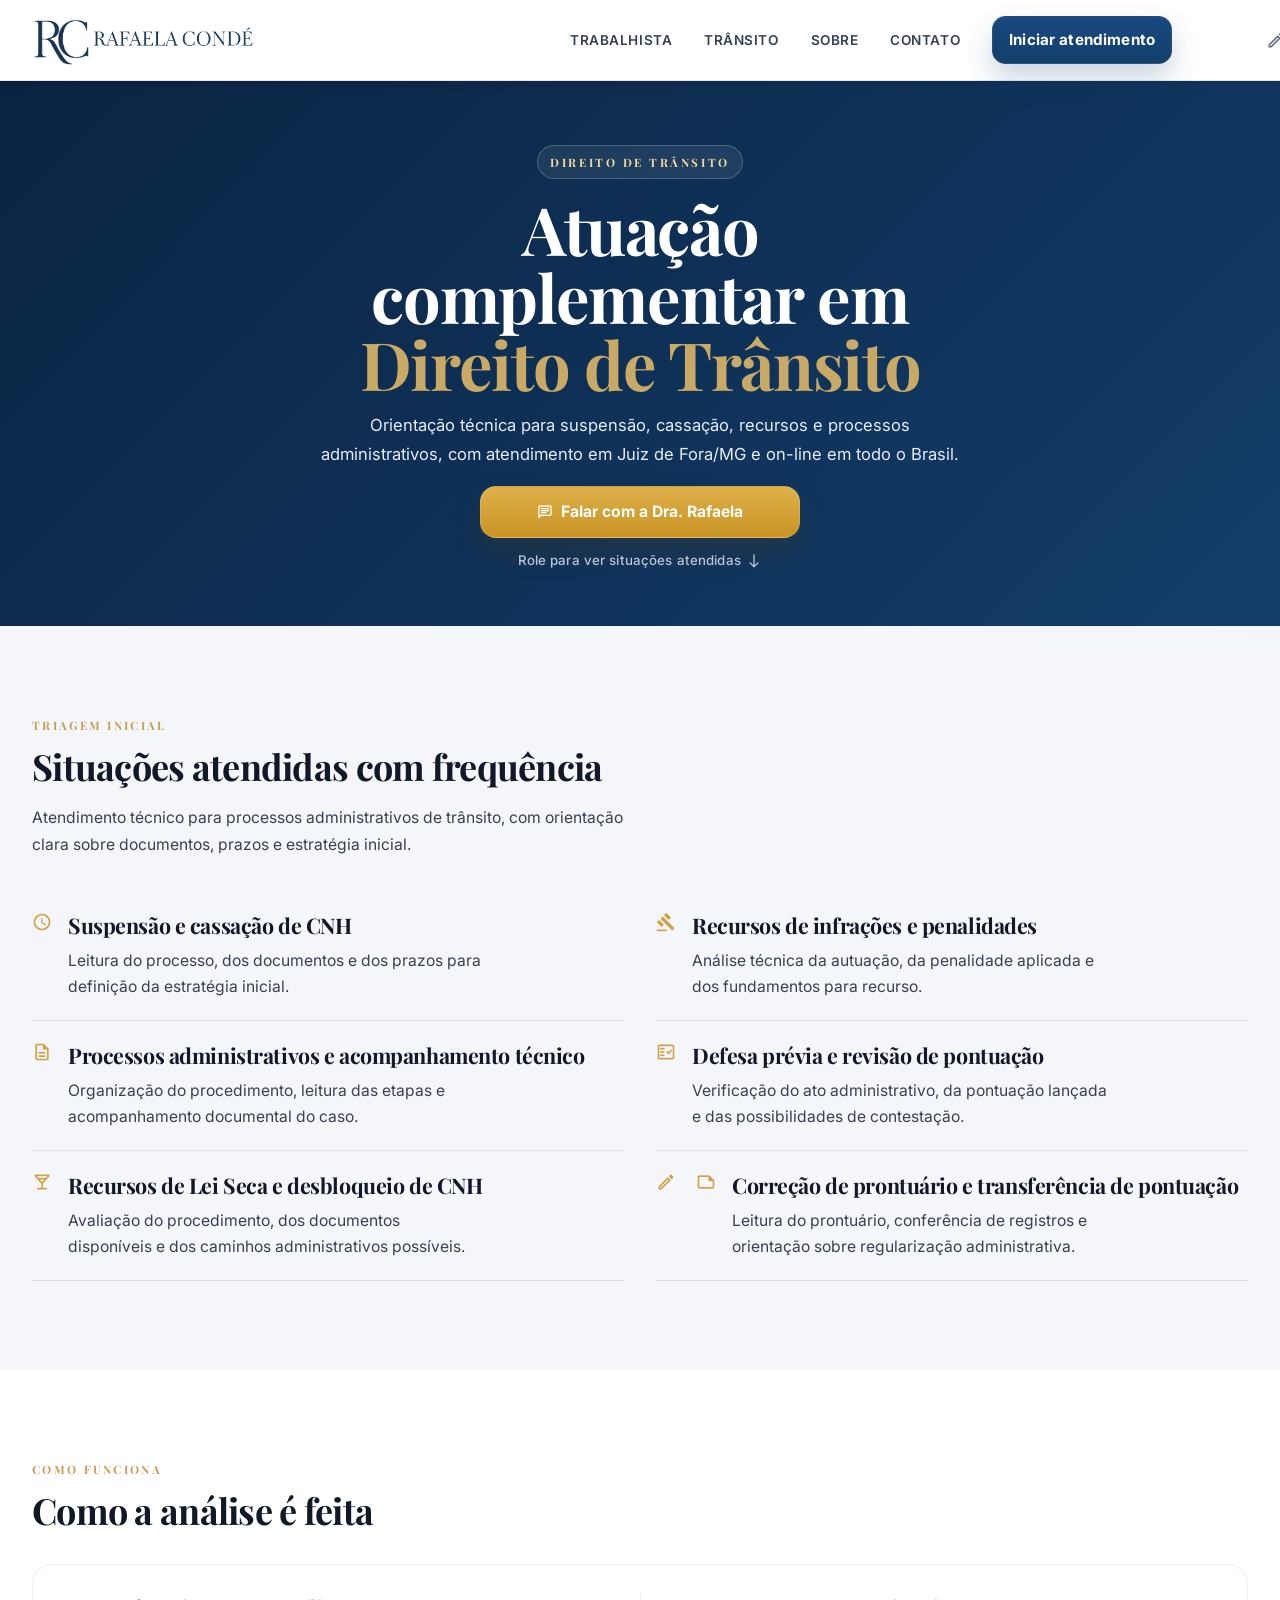
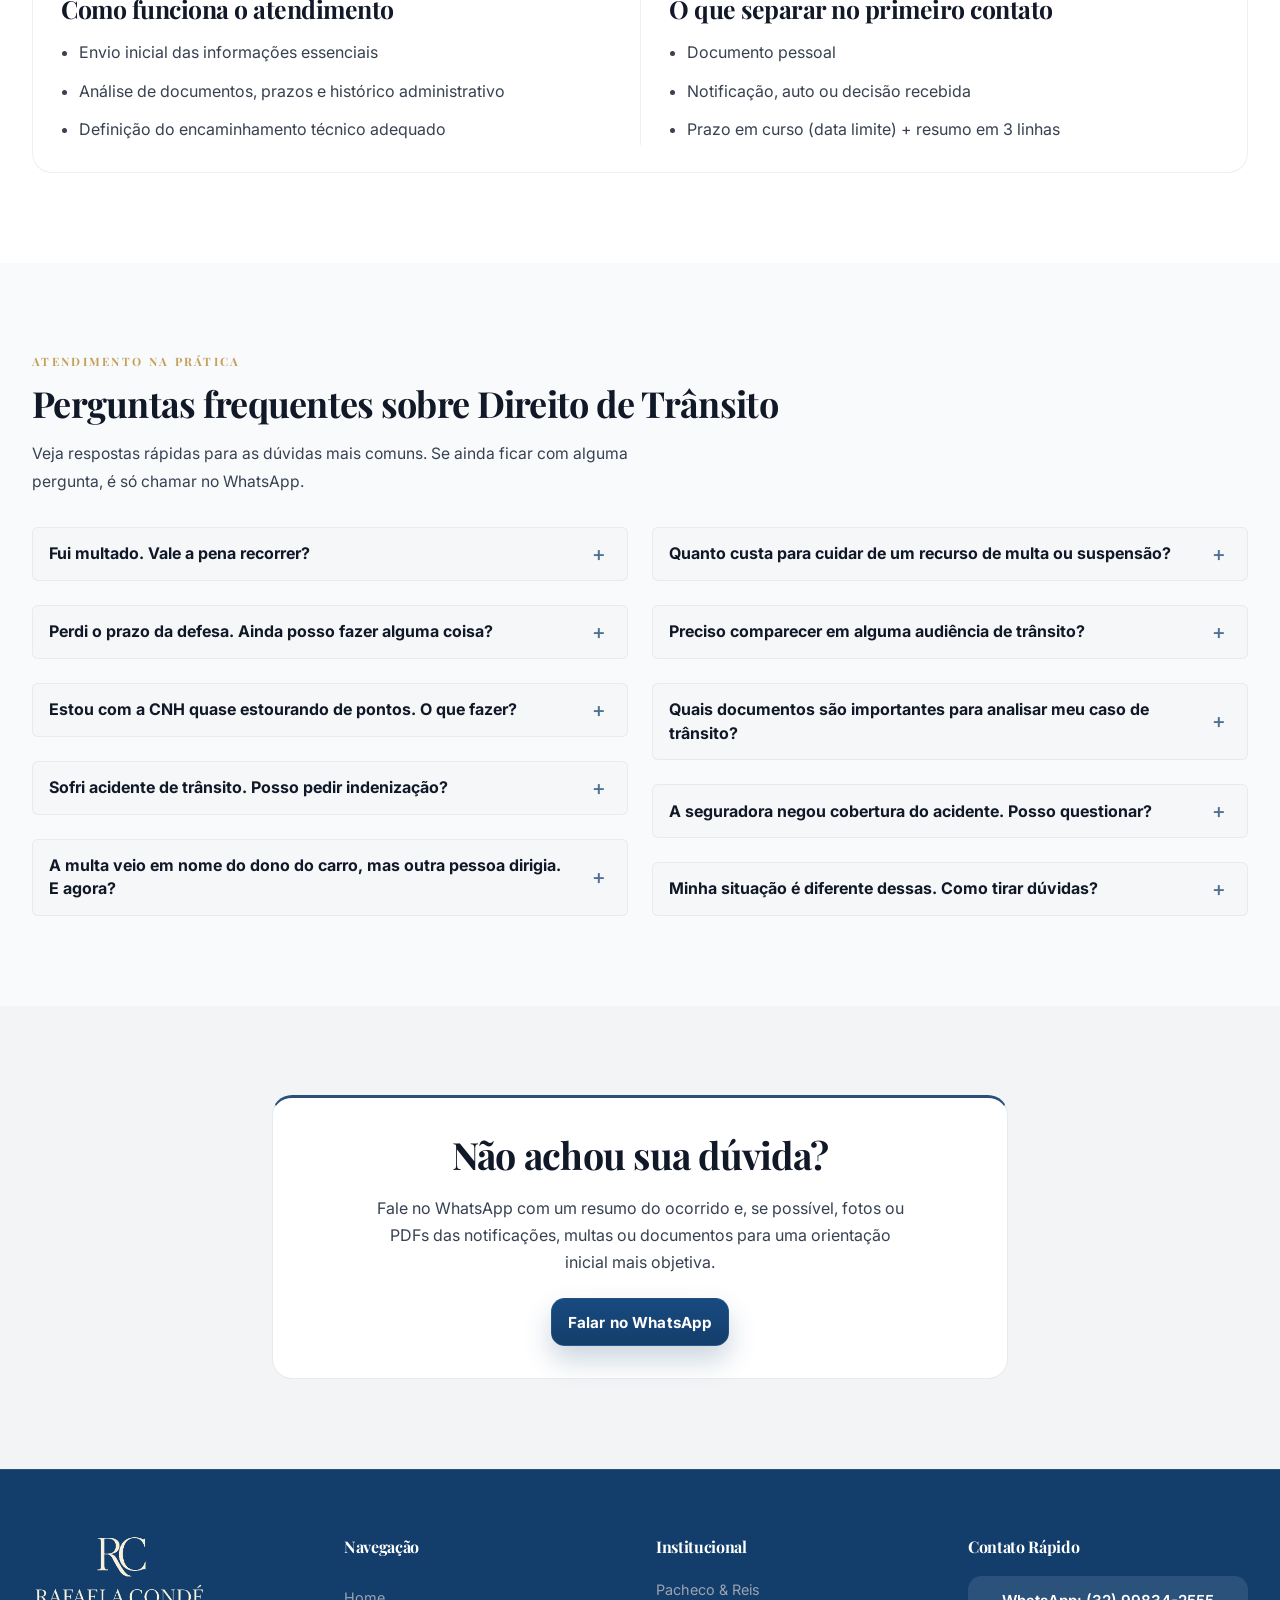
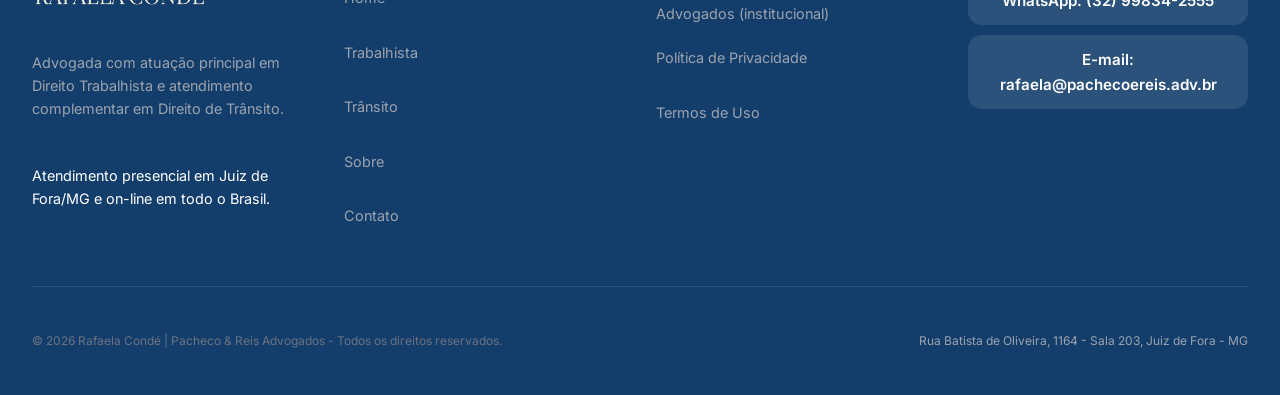
==== direito-de-transito/index.html @ f28aa116 "feat: add Google Analytics gtag to all site pages" ====
<!DOCTYPE html>
<html lang="pt-BR">
  <head>
    <meta charset="utf-8" />
    <meta content="width=device-width, initial-scale=1.0" name="viewport" />
    <meta
      name="description"
      content="Direito de Trânsito em Juiz de Fora/MG, com orientação sobre documentos, prazos e processos administrativos e atendimento on-line em todo o Brasil."
    />
    <meta name="theme-color" content="#133E6B" />
    <link rel="canonical" href="https://rafaelaconde.adv.br/direito-de-transito/" />
    <meta property="og:title" content="Direito de Trânsito em Juiz de Fora/MG | Dra. Rafaela Condé" />
    <meta
      property="og:description"
      content="Atendimento em Direito de Trânsito para suspensão, cassação, recursos e processos administrativos em Juiz de Fora/MG e on-line."
    />
    <meta property="og:type" content="website" />
    <meta property="og:url" content="https://rafaelaconde.adv.br/direito-de-transito/" />
    <title>Direito de Trânsito em Juiz de Fora/MG | Dra. Rafaela Condé</title>
    <link href="../assets/src/favicon.png" rel="icon" type="image/png" />
    <link href="https://fonts.googleapis.com" rel="preconnect" />
    <link crossorigin="" href="https://fonts.gstatic.com" rel="preconnect" />
    <link
      href="https://fonts.googleapis.com/css2?family=Inter:wght@400;500;600;700;800&family=Playfair+Display:wght@600;700;800&display=swap"
      rel="stylesheet"
    />
    <link
      href="https://fonts.googleapis.com/icon?family=Material+Icons+Outlined"
      rel="stylesheet"
    />
    <link href="../assets/css/styles.css?v=20260416-5" rel="stylesheet" />
    <script async src="https://www.googletagmanager.com/gtag/js?id=G-N1Q726MW35"></script>
    <script>
      window.dataLayer = window.dataLayer || [];
      function gtag() {
        dataLayer.push(arguments);
      }
      gtag("js", new Date());

      gtag("config", "G-N1Q726MW35");
    </script>
    <script type="application/ld+json">
      {
        "@context": "https://schema.org",
        "@type": "LegalService",
        "name": "Rafaela Conde Advogada",
        "url": "https://rafaelaconde.adv.br/direito-de-transito/",
        "telephone": "+55-32-99834-2555",
        "serviceType": "Direito de Trânsito"
      }
    </script>
    <script type="application/ld+json">
      {
        "@context": "https://schema.org",
        "@type": "FAQPage",
        "mainEntity": [
          {
            "@type": "Question",
            "name": "Fui multado. Vale a pena recorrer?",
            "acceptedAnswer": {
              "@type": "Answer",
              "text": "Depende do tipo de infração, prazo e documentos disponíveis. Em muitos casos há erros de notificação, falta de prova ou falhas no auto de infração. Uma análise rápida da multa ajuda a saber se há chance real de êxito no recurso."
            }
          },
          {
            "@type": "Question",
            "name": "Perdi o prazo da defesa. Ainda posso fazer alguma coisa?",
            "acceptedAnswer": {
              "@type": "Answer",
              "text": "Mesmo após perder uma etapa, ainda podem existir outras fases de recurso, dependendo do órgão que aplicou a multa. É importante trazer a notificação e verificar as datas certinho para ver o que ainda pode ser feito."
            }
          },
          {
            "@type": "Question",
            "name": "Estou com a CNH quase estourando de pontos. O que fazer?",
            "acceptedAnswer": {
              "@type": "Answer",
              "text": "Quando a pontuação se aproxima do limite, cada nova multa pode levar à suspensão da CNH. Avaliar cada infração e ver quais podem ser objeto de recurso é essencial para tentar evitar a suspensão ou reduzir o tempo de penalidade."
            }
          },
          {
            "@type": "Question",
            "name": "Sofri acidente de trânsito. Posso pedir indenização?",
            "acceptedAnswer": {
              "@type": "Answer",
              "text": "Em muitos casos, sim. Dependendo de quem teve culpa, podem existir direitos a indenização por danos materiais (conserto do veículo, despesas) e danos morais. Fotos, boletim de ocorrência e dados das partes ajudam bastante na análise."
            }
          },
          {
            "@type": "Question",
            "name": "A multa veio em nome do dono do carro, mas outra pessoa dirigia. E agora?",
            "acceptedAnswer": {
              "@type": "Answer",
              "text": "Em geral é possível indicar o real condutor dentro do prazo previsto na notificação. Se o prazo passou ou houve erro no preenchimento, a situação fica mais delicada, mas ainda assim pode existir alguma saída, dependendo do caso."
            }
          },
          {
            "@type": "Question",
            "name": "Quanto custa para cuidar de um recurso de multa ou suspensão?",
            "acceptedAnswer": {
              "@type": "Answer",
              "text": "Os valores dependem do tipo de processo, quantidade de multas e documentação envolvida. Antes de qualquer contratação, é apresentada uma estimativa transparente, explicando o que está incluído e quais são as possibilidades de resultado."
            }
          },
          {
            "@type": "Question",
            "name": "Preciso comparecer em alguma audiência de trânsito?",
            "acceptedAnswer": {
              "@type": "Answer",
              "text": "Em muitos casos, os recursos são feitos apenas por escrito, sem necessidade de audiência. Situações mais graves, como acidentes com lesão ou morte, podem envolver processos judiciais em que a presença pode ser exigida."
            }
          },
          {
            "@type": "Question",
            "name": "Quais documentos são importantes para analisar meu caso de trânsito?",
            "acceptedAnswer": {
              "@type": "Answer",
              "text": "Normalmente são úteis: CNH, documento do veículo, notificações de multa, boletim de ocorrência (quando houver), fotos do local e qualquer comunicação com o órgão de trânsito ou seguradora. Quanto mais completo, melhor a análise."
            }
          },
          {
            "@type": "Question",
            "name": "A seguradora negou cobertura do acidente. Posso questionar?",
            "acceptedAnswer": {
              "@type": "Answer",
              "text": "Dependendo do motivo da negativa, é possível discutir a recusa, tanto administrativamente quanto judicialmente. O contrato de seguro, laudos e documentos do sinistro são essenciais para entender se houve abuso ou não."
            }
          },
          {
            "@type": "Question",
            "name": "Minha situação é diferente dessas. Como tirar dúvidas?",
            "acceptedAnswer": {
              "@type": "Answer",
              "text": "Para casos específicos, o melhor caminho é enviar uma mensagem pelo WhatsApp com um resumo do ocorrido e fotos ou PDFs das notificações, multas ou documentos. Assim a orientação inicial fica mais objetiva."
            }
          }
        ]
      }
    </script>
  </head>
  <body class="page-service page-service-traffic">
    <header class="site-header">
      <div class="container header-inner">
        <a class="brand" href="../" aria-label="Voltar para a página inicial">
          <img alt="" aria-hidden="true" class="brand-logo-image logo-light" src="../assets/src/min-logo-horizontal-light-rc-no-bg.png" />
          <img alt="" aria-hidden="true" class="brand-logo-image logo-dark" src="../assets/src/min-logo-horizontal-dark-rc-no-bg.png" />
          <span class="sr-only">Dra. Rafaela Condé | Pacheco &amp; Reis Advogados</span>
        </a>
        <nav aria-label="Navegação principal" class="desktop-nav">
          <a class="nav-link" href="../direito-trabalhista/">Trabalhista</a>
          <a class="nav-link" href="../direito-de-transito/">Trânsito</a>
          <a class="nav-link" href="../sobre/">Sobre</a>
          <a class="nav-link" href="../#contato">Contato</a>
          <a
            class="btn btn-primary btn-sm"
            href="https://wa.me/5532998342555?text=Ol%C3%A1.%20Vi%20a%20p%C3%A1gina%20de%20Direito%20de%20Tr%C3%A2nsito%20e%20gostaria%20de%20orienta%C3%A7%C3%A3o%20inicial.%20Documento%20principal%3A%20%5Bnotifica%C3%A7%C3%A3o%2Fauto%2Fdecis%C3%A3o%5D.%20Data%20limite%3A%20%5Bdd%2Fmm%2Faaaa%2C%20se%20houver%5D.%20Resumo%3A%20%5B3%20linhas%5D."
            rel="noopener noreferrer"
            target="_blank"
          >
            Iniciar atendimento
          </a>
          <button aria-label="Alternar tema" class="theme-toggle" id="theme-toggle" type="button">
            <span class="material-icons-outlined theme-icon theme-icon-dark">dark_mode</span>
            <span class="material-icons-outlined theme-icon theme-icon-light">light_mode</span>
          </button>
        </nav>
        <button aria-controls="mobile-nav" aria-expanded="false" aria-label="Abrir menu de navegação" class="mobile-nav-toggle" id="mobile-nav-toggle" type="button">
          <span class="material-icons-outlined">menu</span>
        </button>
      </div>
      <nav aria-label="Navegação mobile" class="mobile-nav" id="mobile-nav">
        <a class="mobile-nav-link" href="../direito-trabalhista/">Trabalhista</a>
        <a class="mobile-nav-link" href="../direito-de-transito/">Trânsito</a>
        <a class="mobile-nav-link" href="../sobre/">Sobre</a>
        <a class="mobile-nav-link" href="../#contato">Contato</a>
        <a
          class="btn btn-primary btn-sm mobile-nav-cta"
          href="https://wa.me/5532998342555?text=Ol%C3%A1.%20Vi%20a%20p%C3%A1gina%20de%20Direito%20de%20Tr%C3%A2nsito%20e%20gostaria%20de%20orienta%C3%A7%C3%A3o%20inicial.%20Documento%20principal%3A%20%5Bnotifica%C3%A7%C3%A3o%2Fauto%2Fdecis%C3%A3o%5D.%20Data%20limite%3A%20%5Bdd%2Fmm%2Faaaa%2C%20se%20houver%5D.%20Resumo%3A%20%5B3%20linhas%5D."
          rel="noopener noreferrer"
          target="_blank"
        >
          Iniciar atendimento
        </a>
      </nav>
    </header>

    <main>
      <section class="page-hero" aria-labelledby="transito-hero-title">
        <div class="container page-hero-content" data-reveal>
          <div class="page-service-hero-shell">
            <div class="page-service-hero-copy">
              <p class="section-kicker">Direito de Trânsito</p>
              <h1 class="page-hero-title" id="transito-hero-title">
                <span class="hero-title-line">Atuação complementar em</span>
                <span class="hero-title-line accent hero-title-keyword">Direito de Trânsito</span>
              </h1>
              <p class="page-hero-text">
                Orientação técnica para suspensão, cassação, recursos e processos administrativos,
                com atendimento em Juiz de Fora/MG e on-line em todo o Brasil.
              </p>
              <div class="hero-actions">
                <a
                  class="btn btn-lg hero-primary-cta"
                  href="https://wa.me/5532998342555?text=Ol%C3%A1.%20Vi%20a%20p%C3%A1gina%20de%20Direito%20de%20Tr%C3%A2nsito%20e%20gostaria%20de%20orienta%C3%A7%C3%A3o%20inicial.%20Documento%20principal%3A%20%5Bnotifica%C3%A7%C3%A3o%2Fauto%2Fdecis%C3%A3o%5D.%20Data%20limite%3A%20%5Bdd%2Fmm%2Faaaa%2C%20se%20houver%5D.%20Resumo%3A%20%5B3%20linhas%5D."
                  rel="noopener noreferrer"
                  target="_blank"
                >
                  <span class="material-icons-outlined">chat</span>
                  <span>Falar com a Dra. Rafaela</span>
                </a>
              </div>
              <a class="page-service-hero-continuation" href="#triagem-detalhada">
                <span>Role para ver situações atendidas</span>
                <span aria-hidden="true" class="material-icons-outlined">south</span>
              </a>
            </div>
          </div>
        </div>
      </section>

      <section class="section section-soft page-service-situations" id="triagem-detalhada">
        <div class="container">
          <header class="section-header section-header-left compact" data-reveal>
            <p class="section-kicker">Triagem Inicial</p>
            <h2 class="section-title">Situações atendidas com frequência</h2>
            <p class="section-summary">
              Atendimento técnico para processos administrativos de trânsito, com orientação clara
              sobre documentos, prazos e estratégia inicial.
            </p>
          </header>
          <ul
            class="situation-list page-service-situation-list service-reveal-list"
            data-reveal
            aria-label="Situações comuns analisadas em Direito de Trânsito"
          >
            <li class="situation-item service-reveal-item">
              <span aria-hidden="true" class="material-icons-outlined situation-icon">schedule</span>
              <div class="situation-copy">
                <h3 class="situation-title">Suspensão e cassação de CNH</h3>
                <p class="situation-text">
                  Leitura do processo, dos documentos e dos prazos para definição da estratégia
                  inicial.
                </p>
              </div>
            </li>
            <li class="situation-item service-reveal-item">
              <span aria-hidden="true" class="material-icons-outlined situation-icon">gavel</span>
              <div class="situation-copy">
                <h3 class="situation-title">Recursos de infrações e penalidades</h3>
                <p class="situation-text">
                  Análise técnica da autuação, da penalidade aplicada e dos fundamentos para
                  recurso.
                </p>
              </div>
            </li>
            <li class="situation-item service-reveal-item">
              <span aria-hidden="true" class="material-icons-outlined situation-icon">description</span>
              <div class="situation-copy">
                <h3 class="situation-title">Processos administrativos e acompanhamento técnico</h3>
                <p class="situation-text">
                  Organização do procedimento, leitura das etapas e acompanhamento documental do
                  caso.
                </p>
              </div>
            </li>
            <li class="situation-item service-reveal-item">
              <span aria-hidden="true" class="material-icons-outlined situation-icon">fact_check</span>
              <div class="situation-copy">
                <h3 class="situation-title">Defesa prévia e revisão de pontuação</h3>
                <p class="situation-text">
                  Verificação do ato administrativo, da pontuação lançada e das possibilidades de
                  contestação.
                </p>
              </div>
            </li>
            <li class="situation-item service-reveal-item">
              <span aria-hidden="true" class="material-icons-outlined situation-icon">local_bar</span>
              <div class="situation-copy">
                <h3 class="situation-title">Recursos de Lei Seca e desbloqueio de CNH</h3>
                <p class="situation-text">
                  Avaliação do procedimento, dos documentos disponíveis e dos caminhos
                  administrativos possíveis.
                </p>
              </div>
            </li>
            <li class="situation-item service-reveal-item">
              <span aria-hidden="true" class="material-icons-outlined situation-icon">edit_note</span>
              <div class="situation-copy">
                <h3 class="situation-title">Correção de prontuário e transferência de pontuação</h3>
                <p class="situation-text">
                  Leitura do prontuário, conferência de registros e orientação sobre regularização
                  administrativa.
                </p>
              </div>
            </li>
          </ul>
        </div>
      </section>

      <section class="section section-contrast page-service-columns-section">
        <div class="container">
          <header class="section-header section-header-left compact" data-reveal>
            <p class="section-kicker">Como Funciona</p>
            <h2 class="section-title">Como a análise é feita</h2>
          </header>
          <div class="service-columns-card service-reveal-list" data-reveal>
            <article class="service-column service-reveal-item">
              <h2 class="service-column-title">Como funciona o atendimento</h2>
              <ul class="service-column-list">
                <li>Envio inicial das informações essenciais</li>
                <li>Análise de documentos, prazos e histórico administrativo</li>
                <li>Definição do encaminhamento técnico adequado</li>
              </ul>
            </article>
            <article class="service-column service-reveal-item">
              <h2 class="service-column-title">O que separar no primeiro contato</h2>
              <ul class="service-column-list">
                <li>Documento pessoal</li>
                <li>Notificação, auto ou decisão recebida</li>
                <li>Prazo em curso (data limite) + resumo em 3 linhas</li>
              </ul>
            </article>
          </div>
        </div>
      </section>

      <section class="section section-soft page-service-faq" id="faq-transito">
        <div class="container">
          <header class="section-header section-header-left compact" data-reveal>
            <p class="section-kicker">Atendimento na Prática</p>
            <h2 class="section-title">Perguntas frequentes sobre Direito de Trânsito</h2>
            <p class="section-summary">
              Veja respostas rápidas para as dúvidas mais comuns. Se ainda ficar com alguma
              pergunta, é só chamar no WhatsApp.
            </p>
          </header>
          <div class="faq-grid service-faq-list">
            <div class="service-faq-column service-reveal-list" data-reveal>
              <details class="faq-item service-reveal-item">
                <summary>
                  <span class="faq-question">Fui multado. Vale a pena recorrer?</span>
                  <span aria-hidden="true" class="faq-toggle">+</span>
                </summary>
                <div class="faq-answer">
                  <div class="faq-answer-inner">
                    <p>
                      Depende do tipo de infração, prazo e documentos disponíveis. Em muitos casos
                      há erros de notificação, falta de prova ou falhas no auto de infração. Uma
                      análise rápida da multa ajuda a saber se há chance real de êxito no recurso.
                    </p>
                  </div>
                </div>
              </details>
              <details class="faq-item service-reveal-item">
                <summary>
                  <span class="faq-question">
                    Perdi o prazo da defesa. Ainda posso fazer alguma coisa?
                  </span>
                  <span aria-hidden="true" class="faq-toggle">+</span>
                </summary>
                <div class="faq-answer">
                  <div class="faq-answer-inner">
                    <p>
                      Mesmo após perder uma etapa, ainda podem existir outras fases de recurso,
                      dependendo do órgão que aplicou a multa. É importante trazer a notificação e
                      verificar as datas certinho para ver o que ainda pode ser feito.
                    </p>
                  </div>
                </div>
              </details>
              <details class="faq-item service-reveal-item">
                <summary>
                  <span class="faq-question">
                    Estou com a CNH quase estourando de pontos. O que fazer?
                  </span>
                  <span aria-hidden="true" class="faq-toggle">+</span>
                </summary>
                <div class="faq-answer">
                  <div class="faq-answer-inner">
                    <p>
                      Quando a pontuação se aproxima do limite, cada nova multa pode levar à
                      suspensão da CNH. Avaliar cada infração e ver quais podem ser objeto de
                      recurso é essencial para tentar evitar a suspensão ou reduzir o tempo de
                      penalidade.
                    </p>
                  </div>
                </div>
              </details>
              <details class="faq-item service-reveal-item">
                <summary>
                  <span class="faq-question">
                    Sofri acidente de trânsito. Posso pedir indenização?
                  </span>
                  <span aria-hidden="true" class="faq-toggle">+</span>
                </summary>
                <div class="faq-answer">
                  <div class="faq-answer-inner">
                    <p>
                      Em muitos casos, sim. Dependendo de quem teve culpa, podem existir direitos a
                      indenização por danos materiais (conserto do veículo, despesas) e danos
                      morais. Fotos, boletim de ocorrência e dados das partes ajudam bastante na
                      análise.
                    </p>
                  </div>
                </div>
              </details>
              <details class="faq-item service-reveal-item">
                <summary>
                  <span class="faq-question">
                    A multa veio em nome do dono do carro, mas outra pessoa dirigia. E agora?
                  </span>
                  <span aria-hidden="true" class="faq-toggle">+</span>
                </summary>
                <div class="faq-answer">
                  <div class="faq-answer-inner">
                    <p>
                      Em geral é possível indicar o real condutor dentro do prazo previsto na
                      notificação. Se o prazo passou ou houve erro no preenchimento, a situação fica
                      mais delicada, mas ainda assim pode existir alguma saída, dependendo do caso.
                    </p>
                  </div>
                </div>
              </details>
            </div>
            <div class="service-faq-column service-reveal-list" data-reveal>
              <details class="faq-item service-reveal-item">
                <summary>
                  <span class="faq-question">
                    Quanto custa para cuidar de um recurso de multa ou suspensão?
                  </span>
                  <span aria-hidden="true" class="faq-toggle">+</span>
                </summary>
                <div class="faq-answer">
                  <div class="faq-answer-inner">
                    <p>
                      Os valores dependem do tipo de processo, quantidade de multas e documentação
                      envolvida. Antes de qualquer contratação, é apresentada uma estimativa
                      transparente, explicando o que está incluído e quais são as possibilidades de
                      resultado.
                    </p>
                  </div>
                </div>
              </details>
              <details class="faq-item service-reveal-item">
                <summary>
                  <span class="faq-question">
                    Preciso comparecer em alguma audiência de trânsito?
                  </span>
                  <span aria-hidden="true" class="faq-toggle">+</span>
                </summary>
                <div class="faq-answer">
                  <div class="faq-answer-inner">
                    <p>
                      Em muitos casos, os recursos são feitos apenas por escrito, sem necessidade de
                      audiência. Situações mais graves, como acidentes com lesão ou morte, podem
                      envolver processos judiciais em que a presença pode ser exigida.
                    </p>
                  </div>
                </div>
              </details>
              <details class="faq-item service-reveal-item">
                <summary>
                  <span class="faq-question">
                    Quais documentos são importantes para analisar meu caso de trânsito?
                  </span>
                  <span aria-hidden="true" class="faq-toggle">+</span>
                </summary>
                <div class="faq-answer">
                  <div class="faq-answer-inner">
                    <p>
                      Normalmente são úteis: CNH, documento do veículo, notificações de multa,
                      boletim de ocorrência (quando houver), fotos do local e qualquer comunicação
                      com o órgão de trânsito ou seguradora. Quanto mais completo, melhor a análise.
                    </p>
                  </div>
                </div>
              </details>
              <details class="faq-item service-reveal-item">
                <summary>
                  <span class="faq-question">
                    A seguradora negou cobertura do acidente. Posso questionar?
                  </span>
                  <span aria-hidden="true" class="faq-toggle">+</span>
                </summary>
                <div class="faq-answer">
                  <div class="faq-answer-inner">
                    <p>
                      Dependendo do motivo da negativa, é possível discutir a recusa, tanto
                      administrativamente quanto judicialmente. O contrato de seguro, laudos e
                      documentos do sinistro são essenciais para entender se houve abuso ou não.
                    </p>
                  </div>
                </div>
              </details>
              <details class="faq-item service-reveal-item">
                <summary>
                  <span class="faq-question">
                    Minha situação é diferente dessas. Como tirar dúvidas?
                  </span>
                  <span aria-hidden="true" class="faq-toggle">+</span>
                </summary>
                <div class="faq-answer">
                  <div class="faq-answer-inner">
                    <p>
                      Para casos específicos, o melhor caminho é enviar uma mensagem pelo WhatsApp
                      com um resumo do ocorrido e fotos ou PDFs das notificações, multas ou
                      documentos. Assim a orientação inicial fica mais objetiva.
                    </p>
                  </div>
                </div>
              </details>
            </div>
          </div>
        </div>
      </section>

      <section class="section page-service-cta-section">
        <div class="container">
          <div class="cta-band" data-reveal>
            <h2 class="cta-band-title">Não achou sua dúvida?</h2>
            <p class="cta-band-text">
              Fale no WhatsApp com um resumo do ocorrido e, se possível, fotos ou PDFs das
              notificações, multas ou documentos para uma orientação inicial mais objetiva.
            </p>
            <div class="section-actions">
              <a
                class="btn btn-primary btn-sm"
                href="https://wa.me/5532998342555?text=Ol%C3%A1.%20Vi%20a%20p%C3%A1gina%20de%20Direito%20de%20Tr%C3%A2nsito%20e%20gostaria%20de%20orienta%C3%A7%C3%A3o%20inicial.%20Documento%20principal%3A%20%5Bnotifica%C3%A7%C3%A3o%2Fauto%2Fdecis%C3%A3o%5D.%20Data%20limite%3A%20%5Bdd%2Fmm%2Faaaa%2C%20se%20houver%5D.%20Resumo%3A%20%5B3%20linhas%5D."
                rel="noopener noreferrer"
                target="_blank"
              >
                Falar no WhatsApp
              </a>
            </div>
          </div>
        </div>
      </section>
    </main>

    <footer class="site-footer">
      <div class="container">
        <div class="footer-grid">
          <div class="footer-brand">
            <div class="footer-brand-logo">
              <img alt="" aria-hidden="true" class="footer-logo-image" src="../assets/src/min-logo-center-dark-rc-no-bg.png" />
              <span class="sr-only">Rafaela Condé | Pacheco &amp; Reis Advogados</span>
            </div>
            <p class="footer-text">
              Advogada com atuação principal em Direito Trabalhista e atendimento complementar em
              Direito de Trânsito.
            </p>
            <p class="footer-support">
              Atendimento presencial em Juiz de Fora/MG e on-line em todo o Brasil.
            </p>
          </div>
          <div class="footer-column">
            <h3 class="footer-title">Navegação</h3>
            <ul class="footer-list">
              <li><a class="footer-link" href="../">Home</a></li>
              <li><a class="footer-link" href="../direito-trabalhista/">Trabalhista</a></li>
              <li><a class="footer-link" href="../direito-de-transito/">Trânsito</a></li>
              <li><a class="footer-link" href="../sobre/">Sobre</a></li>
              <li><a class="footer-link" href="../#contato">Contato</a></li>
            </ul>
          </div>
          <div class="footer-column">
            <h3 class="footer-title">Institucional</h3>
            <ul class="footer-list">
              <li>
                <a
                  class="footer-link"
                  href="https://pachecoereis.adv.br/"
                  rel="noopener noreferrer"
                  target="_blank"
                >
                  Pacheco &amp; Reis Advogados (institucional)
                </a>
              </li>
              <li><a class="footer-link" href="../politica-de-privacidade/">Política de Privacidade</a></li>
              <li><a class="footer-link" href="../termos-de-uso/">Termos de Uso</a></li>
            </ul>
          </div>
          <div class="footer-column">
            <h3 class="footer-title">Contato Rápido</h3>
            <a
              class="footer-cta"
              href="https://wa.me/5532998342555?text=Ol%C3%A1.%20Vi%20o%20site%20e%20gostaria%20de%20orienta%C3%A7%C3%A3o%20inicial%20sobre%20%5BTrabalhista%2FTr%C3%A2nsito%5D.%20Resumo%3A%20%5B3%20linhas%5D.%20Prazo%2Furg%C3%AAncia%3A%20%5Bse%20houver%5D."
              rel="noopener noreferrer"
              target="_blank"
            >
              WhatsApp: (32) 99834-2555
            </a>
            <a class="footer-cta" href="mailto:rafaela@pachecoereis.adv.br">
              E-mail: rafaela@pachecoereis.adv.br
            </a>
          </div>
        </div>
        <div class="footer-bottom">
          <p>© 2026 Rafaela Condé | Pacheco &amp; Reis Advogados - Todos os direitos reservados.</p>
          <div class="footer-meta">
            <span>Rua Batista de Oliveira, 1164 - Sala 203, Juiz de Fora - MG</span>
          </div>
        </div>
      </div>
    </footer>

    <a
      aria-label="Falar no WhatsApp com a Dra. Rafaela"
      class="mobile-whatsapp-cta"
      href="https://wa.me/5532998342555?text=Ol%C3%A1.%20Vi%20a%20p%C3%A1gina%20de%20Direito%20de%20Tr%C3%A2nsito%20e%20gostaria%20de%20orienta%C3%A7%C3%A3o%20inicial.%20Documento%20principal%3A%20%5Bnotifica%C3%A7%C3%A3o%2Fauto%2Fdecis%C3%A3o%5D.%20Data%20limite%3A%20%5Bdd%2Fmm%2Faaaa%2C%20se%20houver%5D.%20Resumo%3A%20%5B3%20linhas%5D."
      rel="noopener noreferrer"
      target="_blank"
    >
      <svg
        aria-hidden="true"
        class="mobile-whatsapp-cta-icon"
        fill="none"
        viewBox="0 0 24 24"
      >
        <path
          d="M19.11 4.89A9.43 9.43 0 0 0 12.39 2C7.13 2 2.86 6.27 2.86 11.53c0 1.68.44 3.33 1.28 4.78L2 22l5.86-2.09a9.5 9.5 0 0 0 4.53 1.15h.01c5.26 0 9.53-4.27 9.53-9.53 0-2.55-.99-4.94-2.82-6.64Zm-6.72 14.56h-.01a7.9 7.9 0 0 1-4.02-1.1l-.29-.17-3.48 1.24 1.27-3.39-.19-.31a7.87 7.87 0 0 1-1.22-4.19c0-4.35 3.54-7.89 7.9-7.89 2.11 0 4.09.82 5.58 2.31a7.82 7.82 0 0 1 2.31 5.58c0 4.35-3.54 7.89-7.85 7.89Zm4.33-5.91c-.24-.12-1.43-.7-1.65-.78-.22-.08-.38-.12-.54.12-.16.23-.62.77-.76.93-.14.16-.29.18-.53.06-.24-.12-1.02-.37-1.94-1.19-.72-.64-1.2-1.43-1.34-1.67-.14-.24-.01-.37.11-.49.11-.11.24-.29.36-.43.12-.14.16-.24.24-.39.08-.16.04-.31-.02-.43-.06-.12-.54-1.31-.74-1.79-.19-.46-.39-.4-.54-.4h-.46c-.16 0-.43.06-.65.31-.22.24-.85.83-.85 2.02s.87 2.34.99 2.5c.12.16 1.69 2.58 4.1 3.61.57.25 1.02.39 1.37.5.58.19 1.1.16 1.52.1.46-.07 1.43-.58 1.63-1.15.2-.57.2-1.05.14-1.15-.05-.1-.21-.16-.45-.27Z"
          fill="currentColor"
        />
      </svg>
      <span class="mobile-whatsapp-cta-label">Falar no WhatsApp com a Dra. Rafaela</span>
    </a>

    <script src="../assets/js/main.js?v=20260416-5"></script>
  </body>
</html>
---- assets/css/styles.css ----
:root {
  --font-sans: "Inter", sans-serif;
  --font-display: "Playfair Display", serif;
  --color-primary: #133e6b;
  --color-secondary: #0ea5e9;
  --color-accent: #c5a059;
  --color-accent-hero: #c8a965;
  --color-bg: #f3f4f6;
  --color-surface: #ffffff;
  --color-surface-alt: #ffffff;
  --color-text: #374151;
  --color-text-soft: #6b7280;
  --color-text-strong: #111827;
  --color-border: #e5e7eb;
  --color-header-bg: rgba(255, 255, 255, 0.95);
  --color-hero-from: #0a2342;
  --color-hero-to: #133e6b;
  --color-footer: #133e6b;
  --shadow-sm: 0 1px 2px rgba(0, 0, 0, 0.05);
  --shadow-md: 0 4px 6px rgba(0, 0, 0, 0.08);
  --shadow-lg: 0 10px 20px rgba(0, 0, 0, 0.12);
  --shadow-xl: 0 24px 50px rgba(0, 0, 0, 0.24);
  --space-1: 0.5rem;
  --space-2: 1rem;
  --space-3: 1.5rem;
  --space-4: 2rem;
  --space-5: 3rem;
  --space-6: 4rem;
  --radius-sm: 0.5rem;
  --radius-md: 0.85rem;
  --radius-lg: 1rem;
  --radius-pill: 999px;
  --measure-reading: 38rem;
  --measure-reading-wide: 44rem;
  --focus-outline: 3px solid rgba(197, 160, 89, 0.9);
  --transition-fast: 180ms ease;
  --transition-base: 240ms ease;
}

html.dark {
  --color-bg: #0f172a;
  --color-surface: #1e293b;
  --color-surface-alt: #111827;
  --color-text: #e5e7eb;
  --color-text-soft: #9ca3af;
  --color-text-strong: #ffffff;
  --color-border: #374151;
  --color-header-bg: rgba(15, 23, 42, 0.95);
}

.sr-only {
  position: absolute;
  width: 1px;
  height: 1px;
  padding: 0;
  margin: -1px;
  overflow: hidden;
  clip: rect(0, 0, 0, 0);
  white-space: nowrap;
  border: 0;
}

.skip-link {
  position: absolute;
  top: 0.75rem;
  left: 1rem;
  z-index: 120;
  padding: 0.7rem 1rem;
  border-radius: var(--radius-sm);
  background: var(--color-primary);
  color: #ffffff;
  font-weight: 700;
  box-shadow: var(--shadow-lg);
  transform: translateY(-140%);
  transition: transform var(--transition-fast);
}

.skip-link:focus-visible {
  transform: translateY(0);
}

*,
*::before,
*::after {
  box-sizing: border-box;
}

html {
  scroll-behavior: smooth;
  scroll-padding-top: 6.5rem;
}

body {
  margin: 0;
  font-family: var(--font-sans);
  background: var(--color-bg);
  color: var(--color-text);
  line-height: 1.65;
  padding-bottom: 5.5rem;
  text-rendering: optimizeLegibility;
  transition: background-color 0.3s ease, color 0.3s ease;
}

a {
  color: inherit;
  text-decoration: none;
}

img,
svg {
  display: block;
  max-width: 100%;
}

.container {
  width: min(1280px, calc(100% - 2rem));
  margin-inline: auto;
}

.section {
  padding: var(--space-5) 0;
}

#situacoes.section {
  padding-top: calc(var(--space-5) + 0.75rem);
}

main {
  overflow: clip;
}

section[id] {
  scroll-margin-top: 6.5rem;
}

h1,
h2,
h3,
.hero-title,
.page-hero-title,
.section-title,
.services-partnership-title,
.cta-band-title,
.contact-title {
  text-wrap: balance;
  letter-spacing: -0.02em;
}

p,
li,
label {
  text-wrap: pretty;
}

a:focus-visible,
button:focus-visible,
input:focus-visible,
textarea:focus-visible,
select:focus-visible,
summary:focus-visible {
  outline: var(--focus-outline);
  outline-offset: 3px;
}

.site-header {
  position: sticky;
  top: 0;
  z-index: 50;
  background: var(--color-header-bg);
  border-bottom: 1px solid var(--color-border);
  backdrop-filter: blur(8px);
  box-shadow: var(--shadow-md);
}

.header-inner {
  min-height: 5rem;
  display: flex;
  align-items: center;
  justify-content: space-between;
  gap: 1rem;
}

.brand {
  display: flex;
  align-items: center;
}

.brand-logo-image {
  display: block;
  width: clamp(9rem, 24vw, 14rem);
  height: auto;
}

.logo-light {
  display: block;
}

.logo-dark {
  display: none;
}

html.dark .logo-light {
  display: none;
}

html.dark .logo-dark {
  display: block;
}

.desktop-nav {
  display: none;
  align-items: center;
  gap: 2rem;
}

.mobile-nav {
  display: none;
  width: min(1280px, calc(100% - 2rem));
  margin: 0 auto;
  padding: 0 0 1rem;
}

.mobile-nav.is-open {
  display: grid;
  gap: 0.75rem;
}

.mobile-nav-link {
  display: flex;
  align-items: center;
  min-height: 2.75rem;
  padding: 0.25rem 0.15rem;
  font-size: 0.95rem;
  font-weight: 600;
  color: var(--color-text);
  transition: color var(--transition-fast), background-color var(--transition-fast);
}

.mobile-nav-cta {
  width: 100%;
}

.nav-link {
  display: inline-flex;
  align-items: center;
  min-height: 2.75rem;
  font-size: 0.85rem;
  text-transform: uppercase;
  letter-spacing: 0.04em;
  font-weight: 600;
  color: var(--color-text);
  transition: color var(--transition-fast);
}

.nav-link:hover {
  color: var(--color-primary);
}

.btn {
  border: 0;
  border-radius: var(--radius-md);
  font-family: inherit;
  font-weight: 700;
  cursor: pointer;
  display: inline-flex;
  align-items: center;
  justify-content: center;
  min-height: 3rem;
  padding: 0.75rem 1rem;
  gap: 0.5rem;
  font-size: 0.95rem;
  line-height: 1.15;
  text-align: center;
  letter-spacing: 0.01em;
  transition:
    transform var(--transition-fast),
    box-shadow var(--transition-fast),
    background-color var(--transition-fast),
    border-color var(--transition-fast),
    color var(--transition-fast),
    filter var(--transition-fast);
}

.btn-sm {
  min-height: 3rem;
  padding: 0.75rem 1rem;
  font-size: 0.95rem;
}

.btn-lg {
  min-height: 3rem;
  padding: 0.75rem 1rem;
  font-size: 0.95rem;
}

.btn-primary {
  background: linear-gradient(180deg, #184a80, #133e6b);
  color: #ffffff;
  border: 1px solid rgba(255, 255, 255, 0.08);
  box-shadow: 0 14px 28px rgba(19, 62, 107, 0.22);
}

.btn-primary:hover {
  transform: translateY(-2px);
  box-shadow: 0 18px 32px rgba(19, 62, 107, 0.26);
  filter: brightness(0.99);
}

.btn-accent {
  background: var(--color-accent);
  color: #ffffff;
  box-shadow: var(--shadow-lg);
}

.btn-accent:hover {
  background: #ca8a04;
  transform: translateY(-3px);
}

.btn-outline-light {
  border: 1px solid #ffffff;
  color: #ffffff;
  background: transparent;
}

.btn-outline-light:hover {
  background: #ffffff;
  color: var(--color-primary);
}

.theme-toggle {
  width: 2.75rem;
  height: 2.75rem;
  border: 0;
  border-radius: 999px;
  background: transparent;
  color: var(--color-text-soft);
  display: inline-flex;
  align-items: center;
  justify-content: center;
  cursor: pointer;
}

.theme-toggle:hover {
  background: rgba(107, 114, 128, 0.12);
}

.theme-icon {
  font-size: 1.25rem;
}

.theme-icon-light {
  display: none;
}

html.dark .theme-icon-dark {
  display: none;
}

html.dark .theme-icon-light {
  display: inline-block;
}

.mobile-nav-toggle {
  width: 2.75rem;
  height: 2.75rem;
  border: 0;
  background: transparent;
  color: var(--color-text);
  display: inline-flex;
  align-items: center;
  justify-content: center;
  border-radius: 0.5rem;
  cursor: pointer;
}

.mobile-nav-toggle .material-icons-outlined {
  font-size: 2rem;
}

.hero {
  position: relative;
  overflow: hidden;
  background: linear-gradient(135deg, var(--color-hero-from), var(--color-hero-to));
}

.hero .container {
  width: min(1280px, calc(100% - 3rem));
}

.hero-wave {
  position: absolute;
  inset: auto 0 0;
  height: 28%;
  opacity: 0.03;
  pointer-events: none;
}

html.dark .hero-wave {
  opacity: 0.06;
}

.hero-wave-svg {
  width: 100%;
  height: 100%;
}

.hero-content {
  position: relative;
  z-index: 1;
  display: flex;
  flex-direction: column;
  align-items: flex-start;
  gap: 2.5rem;
  padding: 3.25rem 0 5.25rem;
}

.hero-copy {
  width: 100%;
  text-align: left;
}

.hero-badge {
  display: inline-block;
  padding: 0.2rem 0;
  color: #dbeafe;
  font-size: 0.82rem;
  font-weight: 600;
  letter-spacing: 0.04em;
  text-transform: none;
}

.hero-role {
  margin: 1.35rem 0 0;
  max-width: var(--measure-reading);
  color: #e5e7eb;
  font-size: clamp(1rem, 2vw, 1.08rem);
  font-weight: 400;
  letter-spacing: 0.01em;
  line-height: 1.75;
}

.hero-role strong {
  font-weight: 700;
}

.hero-title {
  margin: 0.65rem 0 0;
  font-family: var(--font-display);
  font-size: clamp(2.2rem, 8vw, 3.3rem);
  line-height: 1.03;
  color: #ffffff;
  font-weight: 800;
  width: min(100%, 18ch);
  max-width: 18ch;
}

.hero-title-line {
  display: block;
}

.hero-title .accent {
  color: var(--color-accent-hero);
}

.hero-title-keyword {
  position: relative;
  display: block;
  white-space: nowrap;
  text-decoration: underline;
  text-decoration-color: transparent;
  text-decoration-thickness: 0.08em;
  text-underline-offset: 0.14em;
  transition: all 0.3s ease-in-out;
}

.hero-title-keyword:hover {
  text-decoration-color: rgba(203, 178, 106, 0.95);
}

.hero-description {
  margin: 0 auto;
  max-width: 34rem;
  color: #e5e7eb;
  font-size: 1.1rem;
  line-height: 1.68;
}

.hero-trust-pills {
  margin: 1.35rem 0 0;
  max-width: var(--measure-reading-wide);
  display: flex;
  flex-wrap: wrap;
  justify-content: flex-start;
  gap: 0.75rem;
}

.hero-trust-pill {
  display: inline-flex;
  align-items: center;
  gap: 0.45rem;
  padding: 0.55rem 0.9rem;
  border-radius: var(--radius-pill);
  border: 1px solid rgba(255, 255, 255, 0.14);
  background: rgba(255, 255, 255, 0.08);
  color: #f8fafc;
  font-size: 0.82rem;
  line-height: 1.25;
  font-weight: 500;
  box-shadow: inset 0 1px 0 rgba(255, 255, 255, 0.04);
}

.hero-trust-pill .material-icons-outlined {
  font-size: 0.95rem;
  color: var(--color-accent);
}

.hero-microcopy {
  margin: 1rem 0 0;
  max-width: var(--measure-reading);
  color: #dbeafe;
  font-size: 0.92rem;
  line-height: 1.65;
}

.hero-actions {
  margin-top: 1.9rem;
  width: min(100%, 21rem);
  display: flex;
  flex-direction: column;
  align-items: stretch;
  gap: 0.9rem;
}

.hero-primary-cta {
  width: 100%;
  min-height: 3.25rem;
  padding: 0.9rem 1.35rem;
  border-radius: 1rem;
  background: linear-gradient(180deg, #ddb14a, #c99324);
  color: #ffffff;
  border: 1px solid rgba(255, 255, 255, 0.12);
  box-shadow: 0 14px 28px rgba(86, 63, 0, 0.24);
  font-size: 0.98rem;
  font-weight: 700;
  letter-spacing: 0;
  white-space: nowrap;
}

.hero-primary-cta .material-icons-outlined {
  font-size: 1rem;
}

.hero-primary-cta:hover {
  background: linear-gradient(180deg, #d3a23a, #bd861d);
  transform: translateY(-2px);
  box-shadow: 0 18px 34px rgba(86, 63, 0, 0.26);
}

.hero-secondary-cta {
  display: inline-flex;
  align-items: center;
  justify-content: center;
  width: 100%;
  min-height: 3rem;
  padding: 0.75rem 1rem;
  border: 1px solid rgba(19, 62, 107, 0.14);
  border-radius: var(--radius-md);
  background: rgba(19, 62, 107, 0.04);
  font-size: 0.95rem;
  font-weight: 500;
  font-style: italic;
  color: var(--color-primary);
  text-decoration: none;
  box-shadow: inset 0 1px 0 rgba(255, 255, 255, 0.04);
  transition:
    transform var(--transition-fast),
    background-color var(--transition-fast),
    border-color var(--transition-fast),
    color var(--transition-fast);
}

.hero-secondary-cta:hover {
  color: var(--color-primary);
  background: rgba(19, 62, 107, 0.08);
  border-color: rgba(19, 62, 107, 0.24);
  transform: translateY(-1px);
}

.hero .hero-secondary-cta,
.page-hero .hero-secondary-cta {
  color: #f8fafc;
  border-color: rgba(255, 255, 255, 0.2);
  background: rgba(255, 255, 255, 0.08);
}

.hero .hero-secondary-cta:hover,
.page-hero .hero-secondary-cta:hover {
  color: #ffffff;
  background: rgba(255, 255, 255, 0.14);
  border-color: rgba(255, 255, 255, 0.34);
}

.page-service-secondary-cta {
  position: relative;
  width: auto;
  min-height: 0;
  padding: 0;
  border: 0;
  border-radius: 0;
  background: transparent;
  box-shadow: none;
  justify-content: center;
  gap: 0.38rem;
  color: var(--color-primary);
  font-style: normal;
  font-weight: 600;
}

.page-service-secondary-cta::after {
  content: "";
  position: absolute;
  left: 50%;
  bottom: -0.08rem;
  width: calc(100% - 1.3rem);
  height: 1px;
  background: currentColor;
  opacity: 0.68;
  transform: translateX(-50%) scaleX(0);
  transform-origin: center;
  transition: transform var(--transition-fast);
}

.page-service-secondary-cta .material-icons-outlined {
  font-size: 1rem;
  transition: transform var(--transition-fast);
}

.page-service-secondary-cta:hover,
.page-service-secondary-cta:focus-visible {
  color: var(--color-primary);
  background: transparent;
  border-color: transparent;
  transform: none;
}

.page-service-secondary-cta:hover::after,
.page-service-secondary-cta:focus-visible::after {
  transform: translateX(-50%) scaleX(1);
}

.page-service-secondary-cta:hover .material-icons-outlined,
.page-service-secondary-cta:focus-visible .material-icons-outlined {
  transform: translateY(2px);
}

.page-hero .page-service-secondary-cta {
  color: #e8eef8;
}

.page-hero .page-service-secondary-cta:hover,
.page-hero .page-service-secondary-cta:focus-visible {
  color: #ffffff;
}

.hero-media {
  width: 100%;
  display: flex;
  justify-content: center;
  position: relative;
  margin-top: 2rem;
}

.hero-glow {
  position: absolute;
  width: 16rem;
  height: 16rem;
  top: 1.5rem;
  right: 1rem;
  border-radius: 999px;
  background: rgba(203, 178, 106, 0.18);
  filter: blur(72px);
}

.hero-portrait {
  position: relative;
  width: 100%;
  max-width: 24rem;
  border-radius: 1.2rem;
  overflow: hidden;
  border: 1px solid #cbb26a;
  box-shadow: 0 24px 48px rgba(0, 0, 0, 0.22);
}

.hero-portrait img {
  width: 100%;
  height: auto;
  aspect-ratio: 2610 / 3480;
  object-fit: cover;
  transition: transform 0.7s ease;
}

.hero-portrait-overlay {
  position: absolute;
  left: 0;
  right: 0;
  bottom: 0;
  height: 6rem;
  background: linear-gradient(to top, rgba(0, 0, 0, 0.6), transparent);
}

.hero-caption {
  position: absolute;
  left: 1rem;
  bottom: 1rem;
  color: #ffffff;
  text-shadow: 0 2px 10px rgba(0, 0, 0, 0.45);
}

.hero-caption-name {
  margin: 0;
  font-family: var(--font-display);
  font-weight: 700;
  font-size: 1.1rem;
}

.hero-caption-role {
  margin: 0.1rem 0 0;
  font-size: 0.85rem;
  color: #d1d5db;
}

.highlights {
  margin-top: -2rem;
  position: relative;
  z-index: 20;
}

.highlights-card {
  background: var(--color-surface);
  border: 1px solid var(--color-border);
  border-radius: 0.5rem;
  box-shadow: var(--shadow-md);
  padding: 2rem 1.5rem;
}

.highlights-grid {
  display: grid;
  grid-template-columns: 1fr;
  gap: 1.5rem;
}

.highlight-item {
  height: 100%;
  text-align: center;
  padding: 1.1rem 1rem;
  border-radius: 0.75rem;
  display: flex;
  flex-direction: column;
  justify-content: flex-start;
}

.highlight-item-primary {
  background: linear-gradient(180deg, rgba(197, 160, 89, 0.12), rgba(197, 160, 89, 0.03));
}

html.dark .highlight-item-primary {
  background: linear-gradient(180deg, rgba(197, 160, 89, 0.16), rgba(197, 160, 89, 0.04));
}

.highlight-icon {
  font-size: 2.25rem;
  color: var(--color-primary);
}

.highlight-item-primary .highlight-icon {
  color: var(--color-accent);
}

.highlight-title {
  margin: 0.5rem 0 0;
  font-family: var(--font-display);
  font-size: 1.25rem;
  color: var(--color-text-strong);
}

.highlight-text {
  margin-top: 0.2rem;
  font-size: 0.85rem;
  line-height: 1.55;
  color: var(--color-text-soft);
}

.highlights-support {
  margin: 1.5rem 0 0;
  padding-top: 1.5rem;
  border-top: 1px solid var(--color-border);
  text-align: center;
  color: var(--color-text);
  line-height: 1.7;
}

.about {
  background: var(--color-bg);
}

.about-layout {
  display: flex;
  flex-direction: column;
  align-items: center;
  gap: 3rem;
}

.about-card-frame,
.about-content {
  width: 100%;
}

.about-card-frame {
  position: relative;
}

.frame-corner {
  position: absolute;
  width: 5rem;
  height: 5rem;
  pointer-events: none;
}

.frame-corner-tl {
  top: -1rem;
  left: -1rem;
  border-top: 4px solid var(--color-primary);
  border-left: 4px solid var(--color-primary);
  border-top-left-radius: 1.5rem;
}

.frame-corner-br {
  right: -1rem;
  bottom: -1rem;
  border-bottom: 4px solid var(--color-primary);
  border-right: 4px solid var(--color-primary);
  border-bottom-right-radius: 1.5rem;
}

.about-card {
  margin: 0;
  background: var(--color-surface);
  border-left: 4px solid var(--color-accent);
  border-radius: var(--radius-lg);
  box-shadow: 0 18px 40px rgba(15, 23, 42, 0.12);
  padding: 2rem;
}

.about-card-title {
  margin: 0 0 1rem;
  font-family: var(--font-display);
  color: var(--color-primary);
  font-size: 1.6rem;
}

.about-card p {
  margin: 0;
  max-width: 32rem;
  line-height: 1.75;
  color: var(--color-text);
}

.about-card p + p {
  margin-top: 1.15rem;
}

.section-kicker {
  margin: 0;
  color: var(--color-primary);
  text-transform: uppercase;
  letter-spacing: 0.12em;
  font-weight: 700;
  font-size: 0.8rem;
}

.section-title {
  margin: 0.65rem 0 0.95rem;
  font-family: var(--font-display);
  font-size: clamp(1.9rem, 4vw, 2.25rem);
  line-height: 1.18;
  color: var(--color-text-strong);
}

.section-title-mark {
  position: relative;
  color: var(--color-primary);
}

.section-title-mark::after {
  content: "";
  position: absolute;
  left: 0;
  right: 0;
  bottom: 0.2rem;
  height: 0.45rem;
  z-index: -1;
  background: rgba(197, 160, 89, 0.3);
}

.section-description {
  margin: 0;
  max-width: var(--measure-reading);
  color: var(--color-text);
  font-size: 1.04rem;
  line-height: 1.75;
}

.about-rich-text {
  display: grid;
  gap: 1rem;
}

.about-home .about-layout {
  align-items: stretch;
}

.about-home .about-content {
  display: grid;
  gap: 1.5rem;
}

.about-home-copy {
  display: grid;
  gap: 0;
}

.about-home .section-title {
  margin-bottom: 0.75rem;
}

.about-home-summary {
  max-width: 35rem;
}

.about-home .about-card-frame {
  margin-top: 0;
}

.about-home .about-card {
  display: flex;
  flex-direction: column;
  gap: 1.1rem;
  padding: 1.35rem;
  border: 1px solid rgba(15, 35, 63, 0.08);
  border-left: 0;
  border-radius: 0.75rem;
  background: #f6f7fa;
  box-shadow: none;
}

.about-home .about-card-title {
  margin: 0;
  font-family: var(--font-sans);
  color: var(--color-text-strong);
  font-size: 1.08rem;
  font-weight: 700;
}

.about-home .about-card p {
  max-width: none;
  font-size: 0.97rem;
  line-height: 1.72;
}

.about-home-card-section {
  display: grid;
  gap: 0.75rem;
  padding-top: 1rem;
  border-top: 1px solid rgba(15, 35, 63, 0.08);
}

.about-home-card-label {
  margin: 0;
  color: var(--color-primary);
  font-size: 0.92rem;
  font-weight: 700;
  line-height: 1.5;
}

.about-home-card-list {
  margin: 0;
  padding-left: 1.1rem;
  display: grid;
  gap: 0.6rem;
}

.about-home-card-list li {
  color: var(--color-text);
  font-size: 0.95rem;
  line-height: 1.65;
}

.about-home .about-card .btn {
  margin-top: 0.15rem;
  align-self: flex-start;
}

.about-page .about-layout {
  align-items: stretch;
}

.about-page .about-page-content {
  display: grid;
  gap: 1.5rem;
}

.about-page .section-title {
  margin: 0;
  font-size: clamp(2rem, 5vw, 2.85rem);
}

.about-page .about-rich-text {
  gap: 1.35rem;
}

.about-page .section-description strong,
.about-page .about-card p strong {
  color: var(--color-text-strong);
  font-weight: 700;
}

.about-page .check-list {
  margin-top: 0;
}

.about-page .check-list li {
  align-items: flex-start;
}

.about-page .check-list .material-icons-outlined {
  margin-top: 0.12rem;
  font-size: 1.05rem;
  flex-shrink: 0;
}

.about-page .about-card-frame {
  margin-top: 0;
}

.about-page .about-page-actions {
  margin-top: 0;
}

.inline-highlight {
  position: relative;
  z-index: 0;
  color: var(--color-primary);
  font-weight: 700;
}

.inline-highlight::after {
  content: "";
  position: absolute;
  left: -0.08rem;
  right: -0.08rem;
  bottom: 0.08rem;
  height: 0.5rem;
  z-index: -1;
  border-radius: 999px;
  background: rgba(197, 160, 89, 0.22);
}

html.dark .inline-highlight::after {
  background: rgba(197, 160, 89, 0.14);
}

html.dark .about-card {
  background: linear-gradient(180deg, rgba(24, 36, 56, 0.96), rgba(16, 24, 39, 0.94));
  border-left-color: rgba(197, 160, 89, 0.8);
}

html.dark .about-card-title,
html.dark .section-kicker,
html.dark .inline-highlight {
  color: #f3d8a0;
}

html.dark .about-card p,
html.dark .section-description {
  color: #e5edf7;
}

html.dark .section-title-mark::after {
  background: rgba(197, 160, 89, 0.16);
}

html.dark .frame-corner-tl,
html.dark .frame-corner-br {
  opacity: 0.92;
  border-color: #c5a059;
}

.check-list {
  margin: 1.35rem 0 0;
  padding: 0;
  list-style: none;
  display: grid;
  gap: 0.9rem;
}

.check-list li {
  display: flex;
  align-items: center;
  gap: 0.75rem;
}

.check-list .material-icons-outlined {
  color: var(--color-accent);
}

.services {
  position: relative;
  background: var(--color-surface);
}

.services::before {
  display: none;
}

.services .container {
  position: relative;
  z-index: 1;
}

.section-header {
  text-align: center;
  margin-bottom: 3.5rem;
}

.section-header.compact {
  margin-bottom: 1.75rem;
}

.section-header .section-kicker {
  color: var(--color-accent);
}

.section-divider {
  width: 5rem;
  height: 0.25rem;
  margin: 1rem auto 0;
  border-radius: 999px;
  background: var(--color-primary);
}

.section-summary {
  max-width: var(--measure-reading);
  margin: 1rem auto 0;
  color: var(--color-text);
  font-size: 0.98rem;
  line-height: 1.75;
}

.service-grid {
  display: grid;
  gap: 2rem;
}

.service-card {
  background: var(--color-bg);
  border: 1px solid rgba(19, 62, 107, 0.08);
  border-radius: var(--radius-lg);
  box-shadow: 0 16px 36px rgba(15, 23, 42, 0.08);
  padding: 1.75rem;
  display: flex;
  flex-direction: column;
  gap: 0.75rem;
  transition:
    border-color var(--transition-fast),
    box-shadow var(--transition-fast),
    transform var(--transition-fast);
}

.service-card-primary {
  border-color: rgba(197, 160, 89, 0.35);
  background: linear-gradient(180deg, rgba(197, 160, 89, 0.08), rgba(255, 255, 255, 0));
}

.service-card:hover {
  border-color: rgba(19, 62, 107, 0.24);
  box-shadow: 0 20px 40px rgba(15, 23, 42, 0.12);
  transform: translateY(-3px);
}

.service-icon-wrap {
  width: 3.5rem;
  height: 3.5rem;
  border-radius: 0.5rem;
  background: var(--color-primary);
  color: #ffffff;
  display: inline-flex;
  align-items: center;
  justify-content: center;
  box-shadow: 0 10px 20px rgba(19, 62, 107, 0.3);
  transition: transform 0.3s ease;
}

.service-card:hover .service-icon-wrap {
  transform: scale(1.1);
}

.service-icon-wrap .material-icons-outlined {
  font-size: 2rem;
}

.service-title {
  margin: 0.2rem 0 0;
  font-family: var(--font-display);
  color: var(--color-text-strong);
  font-size: 1.6rem;
}

.service-text {
  margin: 0;
  color: var(--color-text);
  line-height: 1.7;
}

.arrow-list {
  margin: 0.25rem 0 0;
  padding: 0;
  list-style: none;
  display: grid;
  gap: 0.6rem;
  color: var(--color-text);
  font-size: 0.9rem;
}

.arrow-list li {
  display: flex;
  align-items: flex-start;
  gap: 0.4rem;
}

.arrow-list .material-icons-outlined {
  margin-top: 0.2rem;
  font-size: 0.72rem;
  color: var(--color-accent);
}

.service-link {
  display: inline-flex;
  align-items: center;
  min-height: 2.75rem;
  gap: 0.35rem;
  color: var(--color-primary);
  font-weight: 700;
  transition: color var(--transition-fast), transform var(--transition-fast);
}

.service-link:hover {
  color: var(--color-accent);
}

.service-link .material-icons-outlined {
  font-size: 1rem;
  transition: transform var(--transition-fast);
}

.service-link:hover .material-icons-outlined {
  transform: translateX(2px);
}

#transito-home .service-card .service-link,
#transito-home .service-card .btn {
  margin-top: auto;
}

.service-link-muted {
  color: var(--color-text-soft);
  font-weight: 600;
}

.service-link-muted:hover {
  color: var(--color-primary);
}

.services-microcopy {
  max-width: 48rem;
  margin: 1.5rem auto 0;
  color: var(--color-text-soft);
  font-size: 0.95rem;
  line-height: 1.65;
  text-align: center;
}

.services-partnership {
  margin-top: 2rem;
  border: 1px solid var(--color-border);
  border-radius: 0.75rem;
  background: var(--color-bg);
  box-shadow: var(--shadow-md);
  padding: 2rem;
  text-align: center;
}

.services-partnership-kicker {
  margin: 0;
  color: var(--color-accent);
  text-transform: uppercase;
  letter-spacing: 0.08em;
  font-weight: 700;
  font-size: 0.8rem;
}

.services-partnership-title {
  margin: 0.75rem 0;
  font-family: var(--font-display);
  color: var(--color-text-strong);
  font-size: 1.8rem;
}

.services-partnership-text {
  margin: 0 auto 1.5rem;
  max-width: var(--measure-reading);
  color: var(--color-text);
  line-height: 1.75;
}

.services-partnership-grid {
  display: grid;
  gap: 1rem;
  margin-bottom: 1.5rem;
  text-align: left;
}

.services-partnership-card {
  height: 100%;
  border: 1px solid var(--color-border);
  border-radius: 0.75rem;
  background: var(--color-surface);
  box-shadow: var(--shadow-sm);
  padding: 1.25rem;
}

.services-partnership-card-title {
  margin: 0 0 0.5rem;
  font-family: var(--font-display);
  font-size: 1.15rem;
  color: var(--color-text-strong);
}

.services-partnership-card-text {
  margin: 0;
  color: var(--color-text);
  line-height: 1.6;
  font-size: 0.95rem;
}

.philosophy {
  padding: 0;
  background: var(--color-bg);
}

.philosophy-band {
  position: relative;
  overflow: hidden;
  background: var(--color-primary);
  padding: 6rem 0;
}

.philosophy-texture {
  position: absolute;
  inset: 0;
  opacity: 0.1;
  background-image: url("https://www.transparenttextures.com/patterns/cubes.png");
}

.philosophy-inner {
  position: relative;
  z-index: 1;
  text-align: center;
}

.philosophy-kicker {
  margin: 0 0 2rem;
  color: rgba(255, 255, 255, 0.85);
  text-transform: uppercase;
  letter-spacing: 0.15em;
  font-size: 0.85rem;
  font-weight: 600;
}

.philosophy-pillars {
  display: grid;
  grid-template-columns: 1fr;
  gap: 0;
}

.philosophy-pillar {
  padding: 0 1rem;
}

.philosophy-pillar + .philosophy-pillar {
  margin-top: 2rem;
  padding-top: 2rem;
  border-top: 1px solid rgba(255, 255, 255, 0.2);
}

.philosophy-pillar-title {
  margin: 0 0 1rem;
  font-family: var(--font-display);
  font-size: 2.5rem;
  line-height: 1.1;
  color: #ffffff;
}

.philosophy-pillar-text {
  margin: 0;
  color: #dbeafe;
  line-height: 1.7;
}

.reach-band {
  padding: 5rem 0;
  background: var(--color-bg);
}

.reach-layout {
  display: block;
}

.reach-copy {
  width: 100%;
  min-width: 0;
}

.service-presence [data-reveal] {
  opacity: 0;
  transform: translateY(1.75rem);
  transition:
    opacity 520ms ease,
    transform 520ms ease;
}

.service-presence [data-reveal].is-revealed {
  opacity: 1;
  transform: translateY(0);
}

.reach-title {
  margin: 0;
  font-family: var(--font-display);
  color: var(--color-text-strong);
  font-size: 2rem;
}

.reach-title-break {
  display: inline;
}

.reach-description {
  margin: 1rem 0 0;
  color: var(--color-text);
  line-height: 1.7;
  font-size: 1.08rem;
}

.reach-list {
  margin: 1.5rem 0 0;
  padding: 0;
  list-style: none;
  display: grid;
  gap: 1rem;
}

.reach-list li {
  display: flex;
  align-items: flex-start;
  gap: 0.75rem;
}

.reach-list .material-icons-outlined {
  margin-top: 0.1rem;
  color: var(--color-primary);
}

.reach-list li span:last-child {
  color: var(--color-text);
}

.reach-cta {
  margin-top: 1.5rem;
}

.reach-section.section-soft {
  padding-bottom: 0.9rem;
}

.institutional-section.section-soft {
  padding-top: 0.9rem;
}

.reach-section .reach-panel,
.institutional-section .institutional-card {
  border-color: rgba(19, 62, 107, 0.08);
  border-radius: 1rem;
  box-shadow: 0 12px 28px rgba(15, 23, 42, 0.05);
}

.reach-section .reach-panel {
  gap: 1.35rem;
  padding: 1.75rem;
}

.reach-section .reach-panel-copy {
  display: grid;
  align-content: start;
}

.reach-section .section-title {
  max-width: 15ch;
  margin-top: 0.9rem;
  margin-bottom: 0.8rem;
  font-size: clamp(1.95rem, 4.5vw, 2.4rem);
}

.reach-section .section-description {
  max-width: 33rem;
  color: var(--color-text-soft);
  font-size: 0.99rem;
  line-height: 1.68;
}

.reach-section .reach-list {
  margin: 0;
  gap: 0.9rem;
}

.reach-section .reach-list li {
  gap: 0.7rem;
}

.reach-section .reach-list .material-icons-outlined {
  margin-top: 0.12rem;
  font-size: 1rem;
  color: rgba(19, 62, 107, 0.76);
  flex-shrink: 0;
}

.reach-section .reach-list li span:last-child {
  font-size: 0.97rem;
  line-height: 1.55;
}

html.dark .reach-section .reach-panel,
html.dark .institutional-section .institutional-card {
  border-color: rgba(255, 255, 255, 0.08);
  box-shadow: 0 12px 28px rgba(0, 0, 0, 0.18);
}

html.dark .reach-section .reach-list .material-icons-outlined {
  color: rgba(243, 216, 160, 0.78);
}

html.dark .reach-section .reach-list {
  border-left-color: rgba(255, 255, 255, 0.08);
}

@media (prefers-reduced-motion: reduce) {
  .service-presence [data-reveal] {
    opacity: 1;
    transform: none;
    transition: none;
  }
}

.testimonials {
  background: var(--color-bg);
}

.testimonial-carousel {
  --testimonial-gap: 1.75rem;
  --testimonial-slides-per-view: 1;
}

.testimonial-carousel-viewport {
  overflow: hidden;
  padding: 0.35rem;
  margin: -0.35rem;
}

.testimonial-track {
  display: flex;
  gap: var(--testimonial-gap);
  transition: transform 0.45s ease;
  will-change: transform;
}

.testimonial-card {
  flex: 0 0 calc(
    (100% - (var(--testimonial-slides-per-view) - 1) * var(--testimonial-gap)) /
      var(--testimonial-slides-per-view)
  );
  min-width: 0;
  display: flex;
  flex-direction: column;
  gap: 1rem;
  position: relative;
  background: var(--color-surface);
  border: 1px solid rgba(19, 62, 107, 0.06);
  border-radius: var(--radius-lg);
  box-shadow: 0 16px 32px rgba(15, 23, 42, 0.05);
  padding: 1.9rem 1.85rem;
  transition:
    border-color var(--transition-fast),
    box-shadow var(--transition-fast),
    transform var(--transition-fast);
}

.testimonial-card::before {
  content: "“";
  position: absolute;
  top: 1.1rem;
  left: 1.35rem;
  font-family: var(--font-display);
  font-size: 1.7rem;
  line-height: 1;
  color: rgba(19, 62, 107, 0.18);
  pointer-events: none;
}

html.dark .testimonial-card::before {
  color: rgba(243, 216, 160, 0.18);
}

.stars {
  display: flex;
  gap: 0.15rem;
  color: var(--color-accent);
  margin-bottom: 0.2rem;
}

.stars .material-icons,
.stars .material-icons-outlined {
  font-size: 0.82rem;
}

.testimonial-text {
  margin: 0;
  color: var(--color-text);
  padding-left: 1.2rem;
  font-size: 0.95rem;
  line-height: 1.75;
}

.testimonial-text-wrap {
  display: grid;
  gap: 0.55rem;
  min-width: 0;
  position: relative;
}

.testimonial-card.has-hidden-content:not(.is-expanded) .testimonial-text {
  display: -webkit-box;
  -webkit-line-clamp: 3;
  -webkit-box-orient: vertical;
  overflow: hidden;
}

.testimonial-card.has-hidden-content:not(.is-expanded) .testimonial-text-wrap::after {
  content: "...";
  position: absolute;
  right: 0;
  bottom: 1.95rem;
  padding-left: 0.35rem;
  background: linear-gradient(90deg, rgba(255, 255, 255, 0), var(--color-surface) 38%);
  color: var(--color-text);
  pointer-events: none;
}

.testimonial-toggle {
  display: inline-flex;
  align-items: center;
  width: fit-content;
  max-width: 100%;
  padding: 0 0 0 1.2rem;
  border: none;
  background: none;
  color: var(--color-primary);
  font-size: 0.86rem;
  font-weight: 600;
  line-height: 1.3;
  cursor: pointer;
  transition: color var(--transition-fast);
}

.testimonial-toggle[hidden] {
  display: none !important;
}

.testimonial-toggle:hover {
  color: var(--color-accent);
}

.testimonial-toggle:focus-visible {
  outline: 2px solid var(--color-primary);
  outline-offset: 3px;
  border-radius: 0.4rem;
}

html.dark .testimonial-card.has-hidden-content:not(.is-expanded) .testimonial-text-wrap::after {
  background: linear-gradient(90deg, rgba(16, 24, 39, 0), rgba(16, 24, 39, 0.94) 38%);
  color: #e5edf7;
}

.testimonial-author {
  margin: auto 0 0;
  padding-top: 1.15rem;
  border-top: 1px solid var(--color-border);
  color: var(--color-text-soft);
  font-size: 0.86rem;
  font-weight: 600;
  font-style: italic;
  letter-spacing: 0.01em;
}

.testimonial-carousel-footer {
  margin-top: 1.25rem;
  display: grid;
  grid-template-columns: auto 1fr auto;
  align-items: center;
  gap: 0.9rem;
}

.testimonial-control {
  width: 2.6rem;
  height: 2.6rem;
  flex-shrink: 0;
  border: 1px solid var(--color-border);
  border-radius: var(--radius-pill);
  background: var(--color-surface);
  color: var(--color-text-strong);
  box-shadow: var(--shadow-sm);
  display: inline-flex;
  align-items: center;
  justify-content: center;
  transition: transform 0.2s ease, border-color 0.2s ease, color 0.2s ease,
    background-color 0.2s ease;
}

.testimonial-control:hover {
  transform: translateY(-1px);
  border-color: var(--color-primary);
  color: var(--color-primary);
}

.testimonial-dots {
  flex: 1;
  display: flex;
  justify-content: center;
  flex-wrap: wrap;
  gap: 0.45rem;
}

.testimonial-dot {
  width: 0.72rem;
  height: 0.72rem;
  border: none;
  border-radius: 999px;
  background: rgba(19, 62, 107, 0.18);
  transition: width 0.2s ease, background-color 0.2s ease, transform 0.2s ease;
}

.testimonial-dot.is-active {
  width: 2rem;
  background: var(--color-primary);
}

.testimonial-dot:hover {
  transform: scale(1.05);
}

.contact {
  background: var(--color-surface);
}

.contact-shell {
  display: flex;
  flex-direction: column;
  overflow: hidden;
  border-radius: 1.2rem;
  box-shadow: var(--shadow-xl);
  background: var(--color-primary);
}

.contact-info {
  position: relative;
  order: 2;
  background: #0a2342;
  color: #ffffff;
  padding: 2.5rem;
  display: flex;
  flex-direction: column;
  justify-content: space-between;
  gap: 2rem;
  overflow: hidden;
}

.contact-glow {
  position: absolute;
  top: -3rem;
  right: -3rem;
  width: 10rem;
  height: 10rem;
  border-radius: 999px;
  background: var(--color-accent);
  opacity: 0.2;
  filter: blur(40px);
}

.contact-top,
.contact-social {
  position: relative;
  z-index: 1;
}

.contact-title {
  margin: 0;
  font-family: var(--font-display);
  font-size: clamp(1.95rem, 4vw, 2.2rem);
}

.contact-subtitle {
  margin: 0.5rem 0 0;
  max-width: 32rem;
  color: #d1d5db;
  line-height: 1.65;
}

.contact-actions {
  margin-top: 1.5rem;
  display: grid;
  gap: 0.85rem;
}

.contact-blocks {
  margin-top: 2rem;
  display: grid;
  gap: 1.35rem;
}

.contact-block {
  display: flex;
  align-items: flex-start;
  gap: 1rem;
}

.contact-block > .material-icons-outlined {
  color: var(--color-accent);
  margin-top: 0.2rem;
}

.contact-block-body {
  min-width: 0;
  display: grid;
  align-content: start;
}

.contact-label {
  margin: 0;
  text-transform: uppercase;
  letter-spacing: 0.05em;
  font-size: 0.75rem;
  color: #9ca3af;
}

.contact-value {
  margin: 0.35rem 0 0;
  color: #e5e7eb;
  font-size: 0.9rem;
  line-height: 1.5;
}

.contact-address {
  margin-top: 0.3rem;
}

.contact-address-actions {
  margin-top: 0.9rem;
  display: grid;
  grid-template-columns: repeat(2, minmax(0, 1fr));
  gap: 0.75rem;
  max-width: 27rem;
}

.btn-contact-utility {
  min-height: 3rem;
  padding: 0.72rem 0.85rem;
  justify-content: flex-start;
  border: 1px solid rgba(255, 255, 255, 0.16);
  border-radius: 0.75rem;
  background: rgba(255, 255, 255, 0.03);
  color: #eef4fb;
  box-shadow: none;
  font-size: 0.84rem;
  font-weight: 600;
  line-height: 1.35;
  text-align: left;
  white-space: normal;
  text-wrap: pretty;
}

.btn-contact-utility:hover,
.btn-contact-utility:focus-visible {
  background: rgba(255, 255, 255, 0.08);
  border-color: rgba(255, 255, 255, 0.24);
  color: #ffffff;
  transform: none;
  filter: none;
}

.btn-contact-utility .material-icons-outlined {
  flex-shrink: 0;
  margin-top: 0.05rem;
  color: var(--color-accent);
  font-size: 1rem;
}

.contact-address-action-label {
  min-width: 0;
}

.btn-contact-utility.is-success {
  border-color: rgba(197, 160, 89, 0.4);
  background: rgba(197, 160, 89, 0.12);
  color: #fff7e8;
}

.btn-contact-utility.is-error {
  border-color: rgba(252, 165, 165, 0.4);
  background: rgba(127, 29, 29, 0.22);
  color: #fff1f2;
}

.contact-address-status {
  min-height: 1.15rem;
  margin: 0.55rem 0 0;
  color: rgba(229, 231, 235, 0.78);
  font-size: 0.78rem;
  line-height: 1.45;
}

.social-label {
  margin: 0;
  color: #9ca3af;
  font-size: 0.9rem;
}

.social-links {
  margin-top: 0.75rem;
  display: flex;
  gap: 0.75rem;
}

.social-link {
  width: 2.75rem;
  height: 2.75rem;
  border-radius: 999px;
  display: inline-flex;
  align-items: center;
  justify-content: center;
  background: rgba(255, 255, 255, 0.1);
  color: #ffffff;
  transition: background-color 0.2s ease;
}

.social-link:hover {
  background: var(--color-accent);
}

.contact-link {
  display: inline-flex;
  align-items: center;
  min-height: 2.75rem;
  color: #ffffff;
  text-decoration: underline;
  text-underline-offset: 0.18rem;
}

.contact-link-inline {
  display: inline-block;
  margin-top: 0.5rem;
}

.contact-social-brand {
  display: inline-flex;
  align-items: center;
  min-height: 2.75rem;
  margin-top: 0.75rem;
  transition: transform 0.2s ease, opacity 0.2s ease;
}

.contact-social-brand:hover {
  opacity: 0.9;
  transform: translateY(-1px);
}

.contact-social-logo {
  display: block;
  width: min(14rem, 100%);
  height: auto;
}

.contact-social {
  margin-top: auto;
  padding-top: 1.5rem;
  border-top: 1px solid rgba(255, 255, 255, 0.12);
}

.contact-social .social-label {
  color: rgba(255, 255, 255, 0.52);
  font-size: 0.68rem;
  font-weight: 700;
  letter-spacing: 0.12em;
  text-transform: uppercase;
}

.contact-social-text {
  max-width: 24rem;
  margin: 0.9rem 0 0;
  color: rgba(229, 231, 235, 0.72);
  font-size: 0.82rem;
  line-height: 1.65;
}

.contact-form-panel {
  order: 1;
  padding: 2.5rem;
  background: var(--color-surface);
}

html.dark .contact-form-panel {
  background: var(--color-surface-alt);
}

.contact-form {
  display: grid;
  gap: 1.25rem;
}

.form-feedback {
  margin: -0.25rem 0 0;
  font-size: 0.84rem;
  line-height: 1.5;
}

.form-feedback.is-error {
  color: #b91c1c;
}

html.dark .form-feedback.is-error {
  color: #fca5a5;
}

.contact-panel-copy {
  margin-bottom: 1.5rem;
  max-width: 40rem;
}

.contact-panel-title {
  margin: 0.45rem 0 0;
  font-family: var(--font-display);
  color: var(--color-text-strong);
  font-size: clamp(1.55rem, 3vw, 1.8rem);
}

.contact-panel-callout {
  margin-top: 0.95rem;
  display: grid;
  grid-template-columns: auto 1fr;
  gap: 0.9rem;
  align-items: start;
  padding: 1rem 1.1rem;
  border-left: 0.3rem solid var(--color-accent);
  border-radius: 0.85rem;
  background: linear-gradient(135deg, rgba(19, 62, 107, 0.06), rgba(237, 199, 129, 0.16));
  box-shadow: inset 0 0 0 1px rgba(19, 62, 107, 0.08);
}

.contact-panel-callout-icon {
  color: var(--color-accent);
  font-size: 1.5rem;
  line-height: 1;
  margin-top: 0.05rem;
}

.contact-panel-callout-copy {
  min-width: 0;
  max-width: 34rem;
}

.contact-panel-callout-text,
.contact-panel-callout-support {
  margin: 0;
}

.contact-panel-callout-text {
  color: var(--color-text-strong);
  font-size: 1.02rem;
  line-height: 1.55;
  font-weight: 800;
}

.contact-panel-callout-support {
  margin-top: 0.4rem;
  color: var(--color-text);
  font-size: 0.92rem;
  line-height: 1.6;
  font-weight: 500;
}

html.dark .contact-panel-callout {
  background: linear-gradient(135deg, rgba(243, 216, 160, 0.08), rgba(19, 62, 107, 0.26));
  box-shadow: inset 0 0 0 1px rgba(243, 216, 160, 0.12);
}

html.dark .contact-panel-callout-text {
  color: #f8fafc;
}

html.dark .contact-panel-callout-support {
  color: #dbe4f0;
}

.form-grid {
  display: grid;
  gap: 1rem;
}

.form-field {
  display: grid;
  gap: 0.45rem;
}

.form-label {
  font-size: 0.88rem;
  font-weight: 600;
  color: var(--color-text);
  letter-spacing: 0.01em;
}

.form-help {
  margin: 0;
  color: var(--color-text-soft);
  font-size: 0.84rem;
  line-height: 1.55;
}

.form-error {
  margin: 0;
  color: #b91c1c;
  font-size: 0.82rem;
  line-height: 1.45;
}

html.dark .form-error {
  color: #fca5a5;
}

.form-input {
  width: 100%;
  border: 1px solid #d1d5db;
  border-radius: var(--radius-sm);
  background: #f9fafb;
  color: #111827;
  font: inherit;
  min-height: 3rem;
  padding: 0.75rem 0.85rem;
  transition: border-color 0.2s ease, box-shadow 0.2s ease, background-color 0.2s ease,
    color 0.2s ease;
}

.form-input::placeholder {
  color: #9ca3af;
}

.form-input:hover {
  border-color: rgba(19, 62, 107, 0.22);
  background: #ffffff;
}

select.form-input {
  appearance: none;
  cursor: pointer;
  padding-right: 2.5rem;
  background-image:
    linear-gradient(45deg, transparent 50%, #6b7280 50%),
    linear-gradient(135deg, #6b7280 50%, transparent 50%);
  background-position:
    calc(100% - 1.15rem) calc(50% - 0.12rem),
    calc(100% - 0.85rem) calc(50% - 0.12rem);
  background-size: 0.35rem 0.35rem;
  background-repeat: no-repeat;
}

textarea.form-input {
  min-height: 7.5rem;
  resize: vertical;
}

html.dark .form-input {
  border-color: #374151;
  background: #1f2937;
  color: #ffffff;
}

html.dark select.form-input {
  background-image:
    linear-gradient(45deg, transparent 50%, #d1d5db 50%),
    linear-gradient(135deg, #d1d5db 50%, transparent 50%);
}

.form-input:hover,
.form-input:focus {
  color: #111827;
}

.form-input[aria-invalid="true"] {
  border-color: #b91c1c;
  box-shadow: 0 0 0 4px rgba(185, 28, 28, 0.08);
}

html.dark .form-input:hover {
  border-color: rgba(243, 216, 160, 0.25);
  background: #172033;
}

html.dark .form-input:hover,
html.dark .form-input:focus {
  color: #ffffff;
}

html.dark .form-input:focus {
  background: #172033;
  box-shadow: 0 0 0 4px rgba(243, 216, 160, 0.12);
}

.form-input:focus {
  border-color: var(--color-primary);
  box-shadow: 0 0 0 4px rgba(19, 62, 107, 0.12);
  background: #ffffff;
  outline: none;
}

html.dark .form-input[aria-invalid="true"] {
  border-color: rgba(252, 165, 165, 0.92);
  box-shadow: 0 0 0 4px rgba(252, 165, 165, 0.12);
}

.form-check {
  display: grid;
  grid-template-columns: auto 1fr;
  align-items: start;
  gap: 0.75rem;
  min-height: 2.75rem;
  font-size: 0.8rem;
  color: var(--color-text-soft);
  line-height: 1.55;
}

.check-input {
  width: 1rem;
  height: 1rem;
  margin-top: 0.18rem;
  accent-color: var(--color-primary);
}

.check-input[aria-invalid="true"] {
  outline: 2px solid rgba(185, 28, 28, 0.3);
  outline-offset: 2px;
}

html.dark .check-input[aria-invalid="true"] {
  outline-color: rgba(252, 165, 165, 0.42);
}

.form-error-checkbox {
  margin-top: -0.5rem;
}

.btn-submit {
  width: 100%;
  padding: 0.9rem 1rem;
  background: #25d366;
  color: #ffffff;
  box-shadow: 0 12px 24px rgba(37, 211, 102, 0.24);
}

.btn-submit:hover {
  background: #1fb558;
  transform: translateY(-2px);
}

.btn:disabled,
.btn[disabled] {
  cursor: not-allowed;
  opacity: 0.7;
  transform: none;
  box-shadow: none;
}

.site-footer {
  background: var(--color-footer);
  color: #ffffff;
  padding: 4rem 0 2rem;
  border-top: 1px solid rgba(255, 255, 255, 0.1);
}

.footer-grid {
  display: grid;
  gap: 2rem;
  margin-bottom: 3rem;
}

.footer-brand {
  display: grid;
  gap: 1rem;
}

.footer-brand-logo {
  width: clamp(7.5rem, 20vw, 11rem);
}

.footer-logo-image {
  display: block;
  width: 100%;
  height: auto;
}

.footer-text {
  margin: 0;
  color: #9ca3af;
  font-size: 0.9rem;
  line-height: 1.6;
}

.footer-support {
  margin: 0;
  color: #ffffff;
  font-size: 0.9rem;
  line-height: 1.6;
}

.footer-title {
  margin: 0 0 1rem;
  font-family: var(--font-display);
  font-size: 1rem;
}

.footer-list {
  margin: 0;
  padding: 0;
  list-style: none;
  display: grid;
  gap: 0.65rem;
}

.footer-link {
  display: inline-flex;
  align-items: center;
  min-height: 2.75rem;
  color: #9ca3af;
  font-size: 0.9rem;
  transition: color 0.2s ease;
}

.footer-link:hover {
  color: #ffffff;
}

.footer-link-disabled {
  opacity: 0.75;
  cursor: default;
}

.footer-cta {
  display: flex;
  align-items: center;
  justify-content: center;
  min-height: 3rem;
  text-align: center;
  border-radius: var(--radius-md);
  padding: 0.75rem 1rem;
  margin-bottom: 0.6rem;
  font-size: 0.95rem;
  font-weight: 600;
  color: #ffffff;
  background: rgba(255, 255, 255, 0.1);
  transition: background-color 0.2s ease;
}

.footer-cta:hover {
  background: rgba(255, 255, 255, 0.2);
}

.footer-bottom {
  border-top: 1px solid rgba(255, 255, 255, 0.1);
  padding-top: 2rem;
  display: flex;
  flex-direction: column;
  align-items: center;
  justify-content: space-between;
  gap: 1rem;
  text-align: center;
  color: #6b7280;
  font-size: 0.75rem;
}

.footer-bottom .footer-social {
  display: flex;
  gap: 1rem;
}

.footer-meta {
  color: #9ca3af;
}

.mobile-whatsapp-cta {
  position: fixed;
  left: auto;
  right: 1rem;
  bottom: 1rem;
  z-index: 60;
  max-width: calc(100vw - 2rem);
  display: inline-flex;
  align-items: center;
  justify-content: center;
  min-height: 2.75rem;
  gap: 0.55rem;
  padding: 0.625rem 0.875rem;
  border: 1px solid rgb(37, 211, 102);
  border-radius: 0.85rem;
  background: rgb(37, 211, 102);
  color: #ffffff;
  font-weight: 600;
  box-shadow: 0 10px 22px rgba(15, 23, 42, 0.1);
  opacity: 0;
  visibility: hidden;
  pointer-events: none;
  transform: translateY(1rem);
  transition:
    opacity 0.3s ease-in-out,
    visibility 0.3s ease-in-out,
    transform 0.3s ease-in-out;
}

.mobile-whatsapp-cta.is-visible {
  opacity: 1;
  visibility: visible;
  pointer-events: auto;
  transform: translateY(0);
}

.mobile-whatsapp-cta-icon {
  flex-shrink: 0;
  width: 1.125rem;
  height: 1.125rem;
  color: currentColor;
}

.mobile-whatsapp-cta-label {
  display: inline-block;
  min-width: 0;
  font-size: clamp(0.82rem, 2.65vw, 0.93rem);
  line-height: 1.2;
  font-weight: 600;
  white-space: nowrap;
}

h1,
h2,
h3,
h4,
.hero-caption-name,
.section-kicker,
.footer-title {
  font-family: var(--font-display);
}

@media (min-width: 640px) {
  .contact-actions {
    grid-template-columns: repeat(2, minmax(0, 1fr));
  }

  .highlights-grid {
    grid-template-columns: repeat(2, minmax(0, 1fr));
  }

  .services-partnership-grid {
    grid-template-columns: repeat(2, minmax(0, 1fr));
  }

}

@media (min-width: 768px) {
  .container {
    width: min(1280px, calc(100% - 3rem));
  }

  body {
    padding-bottom: 0;
  }

  .desktop-nav {
    display: flex;
  }

  .mobile-nav-toggle {
    display: none;
  }

  .hero-content {
    padding: 4rem 0 6rem;
  }

  .hero-copy,
  .hero-media {
    width: 100%;
  }

  .hero-copy {
    text-align: left;
  }

  .hero-description {
    margin-left: 0;
    margin-right: 0;
  }

  .hero-microcopy {
    margin-left: 0;
    margin-right: 0;
  }

  .hero-media {
    justify-content: center;
    margin-top: 2rem;
  }

  .about-layout {
    flex-direction: row;
  }

  .about-card-frame,
  .about-content {
    width: 50%;
  }

  .about-home .about-layout {
    flex-direction: column;
  }

  .about-home .about-card-frame,
  .about-home .about-content {
    width: 100%;
  }

  .about-page .about-layout {
    flex-direction: column;
  }

  .about-page .about-card-frame,
  .about-page .about-content,
  .about-page .about-page-actions {
    width: 100%;
  }

  .service-grid {
    grid-template-columns: repeat(2, minmax(0, 1fr));
  }

  .philosophy-pillars {
    grid-template-columns: repeat(2, minmax(0, 1fr));
  }

  .philosophy-pillar {
    padding: 0 1.5rem;
  }

  .philosophy-pillar + .philosophy-pillar {
    margin-top: 0;
    padding-top: 0;
    border-top: 0;
  }

  .contact-shell {
    flex-direction: row;
  }

  .reach-title-break {
    display: block;
  }

  .contact-info {
    order: 1;
    width: 41.6667%;
  }

  .contact-form-panel {
    order: 2;
    width: 58.3333%;
  }

  .page-hero-about .page-hero-shell {
    grid-template-columns: minmax(0, 1fr) minmax(9rem, 11rem);
    gap: 1.5rem;
    align-items: center;
  }

  .page-hero-about .page-hero-portrait {
    max-width: 11rem;
    border-radius: 1.2rem;
  }

  .form-grid {
    grid-template-columns: repeat(2, minmax(0, 1fr));
  }

  .footer-grid {
    grid-template-columns: repeat(4, minmax(0, 1fr));
  }

  .footer-bottom {
    flex-direction: row;
    text-align: left;
  }

  .mobile-nav {
    display: none;
  }

  .mobile-whatsapp-cta {
    left: auto;
    right: 1.5rem;
    max-width: calc(100vw - 3rem);
  }
}

@media (min-width: 1024px) {
  .institutional-card-layout {
    gap: 2rem;
  }

  .institutional-card-body {
    grid-template-columns: minmax(13rem, 15rem) minmax(0, 1fr);
    gap: 2rem;
  }

  .about-page .about-layout {
    display: grid;
    grid-template-columns: minmax(19rem, 0.92fr) minmax(0, 1.08fr);
    column-gap: 3.75rem;
    row-gap: 1.75rem;
    align-items: start;
  }

  .about-page .about-card-frame {
    grid-column: 1;
    grid-row: 1 / span 2;
  }

  .about-page .about-page-content {
    grid-column: 2;
    grid-row: 1;
  }

  .about-page .about-page-actions {
    grid-column: 2;
    grid-row: 2;
  }

  .about-home .about-content {
    display: grid;
    grid-template-columns: minmax(0, 0.9fr) minmax(20rem, 1.1fr);
    column-gap: 3rem;
    row-gap: 1.5rem;
    align-items: start;
  }

  .about-home-copy {
    grid-column: 1;
  }

  .about-home .about-card-frame {
    grid-column: 2;
    grid-row: 1;
    margin-top: 0;
  }

  .section {
    padding: 5.75rem 0;
  }

  #situacoes.section {
    padding-top: 6.75rem;
  }

  .section-header {
    margin-bottom: 4.5rem;
  }

  .section-header.compact {
    margin-bottom: 2rem;
  }

  .container {
    width: min(1280px, calc(100% - 4rem));
  }

  .highlights-grid {
    grid-template-columns: repeat(4, minmax(0, 1fr));
    gap: 0;
  }

  .highlight-item {
    position: relative;
    border-radius: 0;
    padding: 1.2rem 1rem;
  }

  .highlight-item + .highlight-item::before {
    content: "";
    position: absolute;
    left: 0;
    top: 10%;
    bottom: 10%;
    width: 1px;
    background: var(--color-border);
  }

  .hero .container {
    width: min(1280px, calc(100% - 4rem));
  }

  .hero-content {
    flex-direction: row;
    align-items: center;
    gap: 3rem;
    padding: 5rem 0 7rem;
  }

  .hero-copy {
    width: 60%;
    text-align: left;
  }

  .hero-media {
    width: 40%;
    justify-content: flex-end;
    margin-top: 0;
  }

  .hero-description,
  .hero-trust-pills,
  .hero-microcopy,
  .hero-role {
    margin-left: 0;
    margin-right: 0;
  }

  .hero-actions {
    flex-direction: row;
    align-items: center;
    justify-content: flex-start;
    width: auto;
  }

  .hero-primary-cta,
  .hero-secondary-cta {
    width: auto;
  }

  .hero-portrait {
    max-width: 26rem;
  }

  .hero-title {
    font-size: 4rem;
    max-width: 18ch;
  }

  .about-layout {
    gap: 4rem;
  }

  .reach-panel,
  .cta-band,
  .institutional-card {
    padding: 2.35rem 2.5rem;
  }

  .reach-section.section-soft {
    padding-top: 4rem;
    padding-bottom: 0.75rem;
  }

  .institutional-section.section-soft {
    padding-top: 0.75rem;
    padding-bottom: 4.25rem;
  }

  .reach-section .reach-panel {
    padding: 2rem 2.15rem;
    gap: 1.85rem;
  }

  .reach-section .section-title {
    max-width: 14ch;
  }

  .reach-section .reach-list {
    gap: 0.85rem;
    padding-left: 1.6rem;
  }

  .institutional-section .institutional-card {
    padding: 1.95rem 2.15rem;
  }

  .institutional-section .institutional-card-layout {
    gap: 1.5rem;
  }

  .institutional-section .institutional-card-body {
    grid-template-columns: minmax(11rem, 13rem) minmax(0, 1fr);
    gap: 1.4rem;
    align-items: center;
  }

  .institutional-section .institutional-card-logo {
    width: min(12.25rem, 100%);
  }

  .contact-info,
  .contact-form-panel {
    padding: 3rem;
  }

  .page-hero-content {
    padding: 4.75rem 0;
  }

  .page-hero-about .page-hero-shell {
    grid-template-columns: minmax(0, 1.05fr) minmax(15rem, 22rem);
    gap: 3rem;
  }

  .page-hero-about .page-hero-title {
    max-width: 9ch;
    font-size: clamp(2.8rem, 5vw, 4.1rem);
  }

  .page-hero-about .page-hero-portrait {
    max-width: 22rem;
    border-radius: 1.35rem;
  }

  .mobile-whatsapp-cta {
    right: 2rem;
    bottom: 1.5rem;
    max-width: calc(100vw - 4rem);
  }

  .reach-title {
    font-size: 2.25rem;
  }

  .philosophy-pillars {
    grid-template-columns: repeat(4, minmax(0, 1fr));
  }

  .philosophy-pillar + .philosophy-pillar {
    border-left: 1px solid rgba(255, 255, 255, 0.2);
  }

  .services-partnership-grid {
    grid-template-columns: repeat(3, minmax(0, 1fr));
  }
}

.section-soft {
  background: var(--color-bg);
}

.section-contrast {
  background: var(--color-surface);
}

.section-header-left {
  text-align: left;
}

.section-header-left .section-summary,
.section-header-left .section-divider {
  margin-left: 0;
  margin-right: 0;
}

.section-actions {
  margin-top: 1.5rem;
  display: flex;
  flex-wrap: wrap;
  gap: 0.85rem;
  justify-content: center;
}

.section-actions-left {
  justify-content: flex-start;
}

.topic-grid,
.step-grid,
.faq-grid,
.legal-shell,
.content-split {
  display: grid;
  gap: 1.25rem;
}

.topic-card,
.step-card,
.detail-card,
.legal-card {
  background: var(--color-surface);
  border: 1px solid rgba(19, 62, 107, 0.08);
  border-radius: var(--radius-lg);
  box-shadow: 0 14px 30px rgba(15, 23, 42, 0.06);
  padding: 1.5rem;
  display: flex;
  flex-direction: column;
  min-height: 100%;
  gap: 0.35rem;
  transition:
    border-color var(--transition-fast),
    box-shadow var(--transition-fast),
    transform var(--transition-fast);
}

.topic-card-primary {
  border-color: rgba(197, 160, 89, 0.35);
  background: linear-gradient(180deg, rgba(197, 160, 89, 0.08), rgba(255, 255, 255, 0));
}

html.dark .topic-card-primary,
html.dark .service-card-primary {
  border-color: rgba(197, 160, 89, 0.4);
  background: linear-gradient(180deg, rgba(197, 160, 89, 0.16), rgba(17, 24, 39, 0));
}

.topic-card-title,
.detail-card-title,
.cta-band-title {
  margin: 0;
  color: var(--color-text-strong);
  font-size: clamp(1.12rem, 2vw, 1.26rem);
  line-height: 1.3;
}

.topic-card-text,
.detail-card p,
.legal-card p {
  margin: 0.35rem 0 0;
  color: var(--color-text);
  line-height: 1.7;
}

.situation-list {
  list-style: none;
  margin: 0;
  padding: 0;
  display: grid;
  gap: 1rem;
}

.situation-item {
  display: grid;
  grid-template-columns: auto minmax(0, 1fr);
  align-items: start;
  gap: 1rem;
  padding: 1rem 0;
  border-bottom: 1px solid rgba(19, 62, 107, 0.12);
}

.situation-icon {
  margin-top: 0.15rem;
  font-size: 1.25rem;
  color: var(--color-accent);
}

.situation-copy {
  min-width: 0;
}

.situation-title {
  margin: 0;
  color: var(--color-text-strong);
  font-size: clamp(1.02rem, 1.8vw, 1.1rem);
  line-height: 1.4;
  font-weight: 700;
}

.situation-text {
  margin: 0.5rem 0 0;
  color: var(--color-text);
  font-size: 0.98rem;
  line-height: 1.65;
}

.topics-grid {
  display: grid;
  grid-template-columns: minmax(0, 1fr);
  gap: 0;
}

.topics-col {
  display: grid;
  align-content: start;
}

.topics-col + .topics-col {
  border-top: 1px solid rgba(19, 62, 107, 0.12);
}

.topic-item {
  display: grid;
  grid-template-columns: auto minmax(0, 1fr);
  align-items: start;
  gap: 1rem;
  padding: 1rem 0;
}

.topic-divider {
  width: 100%;
  margin: 0;
  border: 0;
  border-top: 1px solid rgba(19, 62, 107, 0.12);
}

.topic-icon {
  display: inline-flex;
  align-items: center;
  justify-content: center;
  width: 2rem;
  height: 2rem;
  margin-top: 0.1rem;
  color: var(--color-accent);
}

.topic-icon .material-icons-outlined {
  font-size: 1.25rem;
}

.topic-body {
  min-width: 0;
}

.topic-title {
  margin: 0;
  color: var(--color-text-strong);
  font-size: clamp(1.02rem, 1.8vw, 1.12rem);
  line-height: 1.4;
  font-weight: 700;
  transition: color 150ms ease-out;
}

.topic-desc {
  margin: 0.45rem 0 0;
  max-width: 26rem;
  color: var(--color-text-soft);
  line-height: 1.68;
}

@media (hover: hover) {
  .topic-item:hover .topic-title {
    color: var(--color-accent);
  }
}

.btn-topic-pulse {
  position: relative;
  isolation: isolate;
}

.btn-topic-pulse::after {
  content: "";
  position: absolute;
  inset: -0.22rem;
  z-index: 1;
  border: 1px solid rgba(197, 160, 89, 0.38);
  border-radius: inherit;
  opacity: 0;
  pointer-events: none;
  animation: topic-cta-pulse 2.8s ease-out infinite;
}

@keyframes topic-cta-pulse {
  0% {
    opacity: 0;
    transform: scale(0.98);
  }

  20% {
    opacity: 0.48;
  }

  100% {
    opacity: 0;
    transform: scale(1.06);
  }
}

.step-card {
  position: relative;
  gap: 0;
  padding: 1.125rem;
  border: 1px solid rgba(15, 35, 63, 0.06);
  border-radius: 0.75rem;
  background: #f6f7fa;
  box-shadow: none;
  overflow: visible;
  z-index: 1;
}

.step-card:not(:last-child)::after {
  content: "";
  position: absolute;
  left: 1.4rem;
  top: calc(100% + 0.1rem);
  width: 1px;
  height: 0.8rem;
  background: linear-gradient(
    180deg,
    rgba(19, 62, 107, 0.16),
    rgba(197, 160, 89, 0.2),
    rgba(19, 62, 107, 0.08)
  );
}

.step-card-top {
  display: flex;
  align-items: center;
  margin-bottom: 0.95rem;
}

.step-card-number {
  position: static;
  min-width: 2.4rem;
  padding: 0.42rem 0.62rem;
  border-radius: var(--radius-pill);
  background: rgba(19, 62, 107, 0.08);
  color: var(--color-primary);
  font-size: 0.75rem;
  font-weight: 800;
  display: inline-flex;
  align-items: center;
  justify-content: center;
  line-height: 1;
  letter-spacing: 0.08em;
  box-shadow: none;
}

.step-card-title {
  margin: 0;
  display: flex;
  align-items: flex-start;
  gap: 0.35rem;
  color: var(--color-text-strong);
  font-size: 1.03rem;
  line-height: 1.45;
  font-weight: 600;
}

.step-card-index {
  flex-shrink: 0;
  color: var(--color-primary);
  font-weight: 700;
}

.step-card-text {
  margin: 0.6rem 0 0;
  color: var(--color-text);
  font-size: 0.94rem;
  line-height: 1.62;
}

.detail-list {
  margin: 0.75rem 0 0;
  padding-left: 1.1rem;
  color: var(--color-text);
  display: grid;
  gap: 0.65rem;
}

.reach-panel,
.cta-band,
.institutional-card {
  background: var(--color-surface);
  border: 1px solid var(--color-border);
  border-radius: 1.1rem;
  box-shadow: 0 16px 34px rgba(15, 23, 42, 0.08);
  padding: 2rem;
}

.reach-panel {
  display: grid;
  gap: 1.5rem;
}

.institutional-card-layout {
  display: grid;
  gap: 1.75rem;
}

.institutional-card-header {
  display: grid;
  gap: 0.75rem;
}

.institutional-card-body {
  display: grid;
  gap: 1.25rem;
  align-items: start;
}

.institutional-card-brand {
  display: flex;
  justify-content: flex-start;
}

.institutional-card-logo {
  display: block;
  width: min(16rem, 100%);
  height: auto;
}

.institutional-card-text {
  min-width: 0;
}

.institutional-card-header .services-partnership-title,
.institutional-card-text .services-partnership-text {
  margin-left: 0;
  margin-right: 0;
}

.institutional-card-header .services-partnership-title {
  margin-top: 0;
  margin-bottom: 0;
}

.institutional-card-text .services-partnership-text {
  margin-top: 0;
  margin-bottom: 0;
  max-width: 42rem;
}

.institutional-card-footer .service-link {
  display: grid;
  grid-template-columns: minmax(0, 1fr) auto;
  align-items: center;
  gap: 0.5rem;
  width: fit-content;
  max-width: 100%;
}

.institutional-card-footer .service-link .material-icons-outlined {
  justify-self: end;
}

.institutional-section .institutional-card {
  padding: 1.75rem;
}

.institutional-section .institutional-card-layout {
  gap: 1.3rem;
}

.institutional-section .institutional-card-header {
  gap: 0.55rem;
}

.institutional-section .services-partnership-title {
  max-width: 24ch;
  margin-top: 0.9rem;
  font-size: clamp(1.55rem, 4vw, 1.95rem);
  line-height: 1.2;
}

.institutional-section .institutional-card-body {
  gap: 1rem;
}

.institutional-section .institutional-card-logo {
  width: min(13rem, 100%);
}

.institutional-section .services-partnership-text {
  max-width: 36rem;
  font-size: 0.98rem;
  line-height: 1.68;
}

.institutional-section .institutional-card-footer {
  padding-top: 0.1rem;
}

.institutional-section .institutional-card-footer .service-link {
  min-height: auto;
  gap: 0.45rem;
  color: var(--color-primary);
  font-size: 0.95rem;
  font-weight: 600;
}

.institutional-section .institutional-card-footer .service-link:hover {
  color: var(--color-accent);
}

.service-presence.section-soft {
  padding-top: 3rem;
  padding-bottom: 3rem;
  position: relative;
  background:
    radial-gradient(circle at 8% 14%, rgba(19, 62, 107, 0.05), transparent 22%),
    radial-gradient(circle at 92% 22%, rgba(197, 160, 89, 0.08), transparent 18%),
    linear-gradient(180deg, #eef2f6 0%, #f6f7fa 100%);
}

.service-presence-stack {
  display: grid;
  gap: 2.25rem;
  max-width: 72rem;
  margin-inline: auto;
}

.service-presence .section-kicker,
.service-presence .services-partnership-kicker {
  display: inline-flex;
  align-items: center;
  width: fit-content;
  padding-bottom: 0.45rem;
  border-bottom: 2px solid rgba(197, 160, 89, 0.85);
  color: var(--color-primary);
  font-size: 0.75rem;
  font-weight: 700;
  letter-spacing: 0.14em;
  text-transform: uppercase;
}

.service-presence-feature {
  margin: 0;
}

.service-presence .reach-layout {
  display: block;
}

.service-presence .reach-layout,
.service-presence .reach-copy {
  min-width: 0;
}

.service-presence .reach-copy {
  align-self: center;
  width: 100%;
  max-width: none;
}

.service-presence .reach-title {
  margin-top: 0;
  max-width: none;
  text-wrap: pretty;
  font-size: clamp(1.85rem, 4vw, 2rem);
  line-height: 1.22;
}

.service-presence .reach-description {
  max-width: 42rem;
  margin-top: 0.85rem;
  font-size: 1rem;
  line-height: 1.72;
}

.service-presence .reach-list {
  max-width: 40rem;
  margin-top: 1.15rem;
  gap: 0.85rem;
}

.service-presence .reach-list li {
  min-width: 0;
  gap: 0.65rem;
}

.service-presence .reach-list .material-icons-outlined {
  flex-shrink: 0;
  margin-top: 0.15rem;
  font-size: 1.08rem;
}

.service-presence .reach-list li span:last-child {
  min-width: 0;
}

html.dark .service-presence.section-soft {
  background:
    radial-gradient(circle at 8% 14%, rgba(59, 130, 246, 0.1), transparent 22%),
    radial-gradient(circle at 92% 22%, rgba(243, 216, 160, 0.08), transparent 18%),
    linear-gradient(180deg, #0f172a 0%, #111827 100%);
}

html.dark .step-card {
  background: rgba(17, 24, 39, 0.8);
  border-color: rgba(229, 237, 247, 0.08);
}

html.dark .about-home .about-card {
  background: rgba(17, 24, 39, 0.82);
  border-color: rgba(229, 237, 247, 0.08);
}

html.dark .about-home .about-card-title {
  color: var(--color-text-strong);
}

html.dark .about-home-card-section {
  border-top-color: rgba(229, 237, 247, 0.08);
}

html.dark .about-home-card-label {
  color: #f3d8a0;
}

html.dark .service-presence .section-kicker,
html.dark .service-presence .services-partnership-kicker {
  color: #e5edf7;
  border-bottom-color: rgba(243, 216, 160, 0.88);
}

@media (max-width: 767px) {
  .service-presence.section-soft {
    padding-bottom: calc(3.5rem + env(safe-area-inset-bottom, 0px));
  }

  .service-presence .reach-copy,
  .service-presence .reach-description,
  .service-presence .reach-list {
    max-width: 100%;
    min-width: 0;
  }

  .service-presence .reach-title {
    margin-bottom: 0.85rem;
  }

  .service-presence .reach-description {
    max-width: 100%;
  }

  .service-presence .reach-list {
    max-width: 100%;
    margin-top: 1.05rem;
  }

  .service-presence .reach-list li span:last-child {
    min-width: 0;
  }

}

@media (max-width: 479px) {
  .service-presence .reach-title {
    margin-bottom: 0.78rem;
  }

  .service-presence .reach-list {
    margin-top: 0.95rem;
  }
}

@media (min-width: 768px) {
  .service-presence-stack {
    gap: 2.5rem;
  }

  .contact-social {
    padding-top: 1.65rem;
  }

  .contact-social-brand {
    margin-top: 0.9rem;
  }

  .contact-social-logo {
    width: min(15.5rem, 100%);
  }
}

@media (min-width: 1024px) {
  .service-presence.section-soft {
    padding-top: 5.25rem;
    padding-bottom: 5.25rem;
  }

  .service-presence-stack {
    gap: 2.75rem;
    max-width: 74rem;
  }

  .service-presence .reach-title {
    max-width: 95%;
  }

}

.cta-band {
  text-align: center;
}

.cta-band-text {
  margin: 0.75rem auto 0;
  max-width: 36rem;
  color: var(--color-text);
  line-height: 1.7;
}

.form-privacy-note {
  margin: -0.15rem 0 0;
  color: var(--color-text-soft);
  font-size: 0.84rem;
  line-height: 1.55;
}

.form-privacy-note a {
  color: var(--color-primary);
  text-decoration: underline;
  text-underline-offset: 0.16rem;
}

.page-hero {
  background: linear-gradient(135deg, var(--color-hero-from), var(--color-hero-to));
  color: #ffffff;
}

.page-hero-content {
  display: grid;
  gap: 1rem;
  padding: 4rem 0;
}

.page-hero .section-kicker,
.page-hero-title,
.page-hero-text {
  color: #ffffff;
}

.page-hero-title {
  margin: 0.65rem 0 0;
  font-family: var(--font-display);
  font-size: clamp(2rem, 7vw, 3.2rem);
  line-height: 1.08;
  max-width: 18ch;
}

.page-hero-text {
  margin: 0;
  max-width: 36rem;
  color: #dbeafe;
  font-size: 1.02rem;
  line-height: 1.75;
}

.page-service .section {
  padding-top: clamp(3.6rem, 7vw, 5.6rem);
  padding-bottom: clamp(3.6rem, 7vw, 5.6rem);
}

.page-service .page-hero-content {
  gap: 0;
  padding: 4rem 0 3.4rem;
}

.page-service .page-service-hero-shell {
  display: flex;
  align-items: center;
  justify-content: center;
  min-height: 0;
}

.page-service .page-service-hero-copy {
  display: grid;
  justify-items: center;
  gap: 0;
  width: min(100%, 47rem);
  max-width: 47rem;
  margin-inline: auto;
  text-align: center;
}

.page-service .page-hero .section-kicker {
  display: inline-flex;
  width: fit-content;
  margin: 0;
  padding: 0.42rem 0.78rem;
  border: 1px solid rgba(255, 255, 255, 0.2);
  border-radius: 999px;
  background: rgba(255, 255, 255, 0.08);
  color: #f3d8a0;
  font-size: 0.72rem;
  font-weight: 700;
  letter-spacing: 0.22em;
  text-transform: uppercase;
}

.page-service .page-hero-title {
  margin: 0.95rem 0 0;
  max-width: 16ch;
  font-size: clamp(2.7rem, 5.2vw, 4.65rem);
  line-height: 1.02;
}

.page-service .page-hero-title .accent {
  color: var(--color-accent-hero);
}

.page-service .page-hero-text {
  margin-top: 0.8rem;
  max-width: 41rem;
  color: #e5edf7;
  font-size: 1.04rem;
  line-height: 1.72;
}

.page-service .hero-actions {
  width: 100%;
  max-width: 20rem;
  margin-top: 1.1rem;
  align-items: center;
  justify-content: center;
  gap: 0;
}

.page-service .hero-primary-cta {
  min-width: min(100%, 20rem);
}

.page-service .page-service-hero-continuation {
  display: inline-flex;
  align-items: center;
  justify-content: center;
  gap: 0.35rem;
  margin-top: 0.75rem;
  color: rgba(232, 238, 248, 0.78);
  font-size: 0.83rem;
  font-weight: 500;
  letter-spacing: 0.01em;
  text-decoration: none;
  transition:
    color var(--transition-fast),
    transform var(--transition-fast);
}

.page-service .page-service-hero-continuation .material-icons-outlined {
  font-size: 1rem;
  transition: transform var(--transition-fast);
}

.page-service .page-service-hero-continuation:hover,
.page-service .page-service-hero-continuation:focus-visible {
  color: #ffffff;
}

.page-service .page-service-hero-continuation:hover .material-icons-outlined,
.page-service .page-service-hero-continuation:focus-visible .material-icons-outlined {
  transform: translateY(3px);
}

.page-service .section-header .section-kicker {
  color: var(--color-accent);
  font-size: 0.72rem;
  font-weight: 700;
  letter-spacing: 0.2em;
  text-transform: uppercase;
}

.page-service-situations.section-soft {
  background: #f5f6fa;
}

.page-service-faq.section-soft {
  background: #f9fafc;
}

.page-service .page-service-situation-list {
  gap: 0;
}

.page-service .page-service-situation-list .situation-item {
  padding: 1.2rem 0;
}

.page-service .page-service-situation-list .situation-icon {
  color: #d1a245;
}

.page-service .page-service-situation-list .situation-title {
  font-family: var(--font-display);
  font-size: clamp(1.12rem, 2vw, 1.34rem);
}

.page-service .page-service-situation-list .situation-text {
  max-width: 26rem;
  line-height: 1.68;
}

.page-service .page-service-topics-grid {
  margin-top: 0.15rem;
}

.page-service .topic-item-link {
  color: inherit;
  text-decoration: none;
  border-radius: 0.75rem;
  cursor: pointer;
}

.page-service .topic-item-link .topic-body {
  transition: transform var(--transition-fast);
}

.page-service .topic-title {
  display: inline-block;
  font-size: clamp(1.08rem, 2vw, 1.2rem);
  text-decoration: underline;
  text-decoration-color: transparent;
  text-decoration-thickness: 1px;
  text-underline-offset: 0.18em;
  transition:
    color 150ms ease-out,
    text-decoration-color 150ms ease-out,
    transform var(--transition-fast);
}

.page-service .topic-desc {
  max-width: 28rem;
}

.page-service .topic-item-link:focus-visible {
  outline: var(--focus-outline);
  outline-offset: 4px;
}

@media (hover: hover) {
  .page-service .topic-item-link:hover .topic-body,
  .page-service .topic-item-link:focus-visible .topic-body {
    transform: translateX(0.15rem);
  }

  .page-service .topic-item-link:hover .topic-title,
  .page-service .topic-item-link:focus-visible .topic-title {
    color: var(--color-accent);
    text-decoration-color: currentColor;
    transform: translateX(0.08rem);
  }
}

.service-columns-card {
  display: grid;
  gap: 0;
  border: 1px solid rgba(19, 62, 107, 0.08);
  border-radius: 1.25rem;
  background: var(--color-surface);
  padding: 1.35rem 0;
}

.service-column {
  padding: 0.2rem 1.4rem 0.1rem;
}

.service-column + .service-column {
  margin-top: 1.1rem;
  padding-top: 1.3rem;
  border-top: 1px solid rgba(19, 62, 107, 0.08);
}

.service-column-title {
  margin: 0;
  color: var(--color-text-strong);
  font-family: var(--font-display);
  font-size: clamp(1.26rem, 2.2vw, 1.55rem);
  line-height: 1.2;
}

.service-column-list {
  margin: 0.95rem 0 0;
  padding-left: 1.1rem;
  display: grid;
  gap: 0.75rem;
  color: var(--color-text);
  line-height: 1.65;
}

.page-service-work .page-service-process-section {
  background:
    linear-gradient(180deg, rgba(19, 62, 107, 0.04), rgba(243, 244, 246, 0.94) 56%),
    var(--color-bg);
}

.page-service-work .page-service-process-header {
  max-width: 39rem;
  margin: 0 auto 1.45rem;
  text-align: center;
}

.page-service-work .page-service-process-header .section-kicker {
  margin: 0;
}

.page-service-work .page-service-process-header .section-title {
  max-width: 19ch;
  margin: 0.45rem auto 0;
  margin-inline: auto;
  font-size: clamp(1.95rem, 4vw, 2.55rem);
  line-height: 1.1;
  text-wrap: balance;
}

.page-service-work .page-service-process-header .section-summary {
  max-width: 35rem;
  margin: 0.85rem auto 0;
  font-size: 0.97rem;
  line-height: 1.68;
}

.page-service-work .service-columns-card-process {
  position: relative;
  gap: 1rem;
  padding: 0;
  border: 0;
  border-radius: 0;
  background: transparent;
  box-shadow: none;
  overflow: visible;
  transform-origin: center top;
}

.page-service-work .service-columns-card-process .service-column {
  display: flex;
  flex-direction: column;
  min-width: 0;
  height: 100%;
  padding: 1.35rem 1.2rem 1.35rem;
  border: 1px solid rgba(19, 62, 107, 0.1);
  border-radius: 1rem;
  background:
    linear-gradient(180deg, rgba(19, 62, 107, 0.03), rgba(255, 255, 255, 0.99) 32%),
    var(--color-surface);
  box-shadow: 0 14px 28px rgba(15, 23, 42, 0.06);
  transition:
    background-color 160ms ease,
    transform 160ms ease,
    box-shadow 160ms ease,
    border-color 160ms ease,
    background 160ms ease;
}

.page-service-work .service-columns-card-process .service-column-worker {
  border-color: rgba(19, 62, 107, 0.14);
  background:
    linear-gradient(180deg, rgba(19, 62, 107, 0.045), rgba(255, 255, 255, 0.98) 32%),
    var(--color-surface);
}

.page-service-work .service-columns-card-process .service-column-business {
  border-color: rgba(197, 160, 89, 0.34);
  background:
    linear-gradient(180deg, rgba(197, 160, 89, 0.09), rgba(255, 255, 255, 0.98) 34%),
    var(--color-surface);
}

.page-service-work .page-service-process-card-header {
  display: flex;
  align-items: center;
  gap: 0.9rem;
}

.page-service-work .page-service-process-card-icon {
  width: 3rem;
  height: 3rem;
  flex-shrink: 0;
  border-radius: 0.85rem;
  display: inline-flex;
  align-items: center;
  justify-content: center;
  box-shadow: 0 10px 20px rgba(15, 23, 42, 0.12);
}

.page-service-work .service-column-worker .page-service-process-card-icon {
  background: linear-gradient(180deg, #1c568f, #133e6b);
  color: #ffffff;
}

.page-service-work .service-column-business .page-service-process-card-icon {
  background: linear-gradient(180deg, rgba(197, 160, 89, 0.22), rgba(197, 160, 89, 0.12));
  color: #8a6414;
}

.page-service-work .page-service-process-card-icon .material-icons-outlined {
  font-size: 1.45rem;
}

.page-service-work .service-columns-card-process .service-column-title {
  margin: 0;
  font-size: clamp(1.32rem, 2.25vw, 1.72rem);
  font-weight: 700;
  line-height: 1.15;
}

.page-service-work .page-service-process-card-text {
  max-width: none;
  margin: 0.8rem 0 0;
  color: var(--color-text);
  line-height: 1.68;
}

.page-service-work .service-columns-card-process .service-column-list {
  max-width: none;
  margin: 0.95rem 0 0;
  padding-left: 1rem;
  gap: 0.78rem;
  line-height: 1.58;
}

.page-service-work .service-columns-card-process .service-column-list li {
  cursor: default;
  max-width: none;
}

.page-service-work .service-columns-card-process .service-column-worker .service-column-list li::marker {
  color: rgba(19, 62, 107, 0.42);
  transition: color var(--transition-fast);
}

.page-service-work .service-columns-card-process .service-column-business .service-column-list li::marker {
  color: rgba(160, 116, 35, 0.62);
  transition: color var(--transition-fast);
}

.page-service-work .page-service-process-cta {
  margin-top: 1rem;
  padding: 1.1rem 0 0;
  text-align: center;
}

.page-service-work .page-service-process-cta-text {
  max-width: 34rem;
  margin: 0 auto;
  color: var(--color-text);
  font-size: 0.98rem;
  line-height: 1.65;
  text-wrap: pretty;
}

.page-service-work .page-service-process-cta-link {
  width: 100%;
  max-width: 24rem;
  margin: 0.9rem auto 0;
  padding-inline: 1.4rem;
  box-shadow: 0 16px 30px rgba(19, 62, 107, 0.2);
}

@keyframes process-section-target-glow {
  0% {
    box-shadow: 0 14px 28px rgba(15, 23, 42, 0.06), 0 0 0 0 rgba(197, 160, 89, 0);
  }

  35% {
    box-shadow: 0 18px 34px rgba(15, 23, 42, 0.09), 0 0 0 0.4rem rgba(197, 160, 89, 0.12);
  }

  100% {
    box-shadow: 0 14px 28px rgba(15, 23, 42, 0.06), 0 0 0 0 rgba(197, 160, 89, 0);
  }
}

@keyframes process-cta-target-glow {
  0% {
    transform: translateY(0);
    box-shadow: 0 16px 30px rgba(19, 62, 107, 0.2), 0 0 0 0 rgba(197, 160, 89, 0);
  }

  35% {
    transform: translateY(-1px);
    box-shadow:
      0 20px 34px rgba(19, 62, 107, 0.22),
      0 0 0 0.35rem rgba(197, 160, 89, 0.12);
  }

  100% {
    transform: translateY(0);
    box-shadow: 0 16px 30px rgba(19, 62, 107, 0.2), 0 0 0 0 rgba(197, 160, 89, 0);
  }
}

.page-service-work .page-service-process-section:target .service-columns-card-process .service-column {
  animation: process-section-target-glow 1.6s ease-out 1;
}

.page-service-work .page-service-process-section:target .page-service-process-cta-link {
  animation: process-cta-target-glow 1.6s ease-out 1 90ms;
}

.service-faq-list {
  gap: 1.5rem;
  align-items: start;
}

.service-faq-column {
  display: grid;
  gap: 1.5rem;
  align-content: start;
}

.page-service .faq-item {
  border: 1px solid rgba(19, 62, 107, 0.1);
  border-radius: 0.375rem;
  background: var(--color-surface);
  box-shadow: none;
  padding: 0;
  overflow: hidden;
  scroll-margin-top: 6.5rem;
  transition:
    border-color 150ms ease-out,
    background-color 150ms ease-out;
}

.page-service .faq-item:hover,
.page-service .faq-item:focus-within {
  transform: none;
  border-color: rgba(209, 162, 69, 0.72);
  box-shadow: none;
}

.page-service .faq-item summary {
  display: flex;
  align-items: center;
  justify-content: space-between;
  gap: 1rem;
  padding: 0.9rem 1rem;
  list-style: none;
  cursor: pointer;
  background: rgba(19, 62, 107, 0.04);
}

.page-service .faq-item summary::-webkit-details-marker {
  display: none;
}

.page-service .faq-item summary:focus-visible {
  outline: 1px solid rgba(209, 162, 69, 0.92);
  outline-offset: -1px;
}

.page-service .faq-question {
  max-width: 44rem;
  font-weight: 700;
  color: var(--color-text-strong);
  line-height: 1.45;
}

.page-service .faq-toggle {
  display: inline-flex;
  align-items: center;
  justify-content: center;
  flex-shrink: 0;
  width: 1.5rem;
  min-width: 1.5rem;
  font-size: 1.3rem;
  font-weight: 500;
  line-height: 1;
  color: rgba(19, 62, 107, 0.72);
  transform: rotate(0deg);
  transition:
    transform 150ms ease-out,
    color 150ms ease-out;
}

.page-service .faq-item[open] .faq-toggle {
  transform: rotate(90deg);
  color: var(--color-primary);
}

.page-service .faq-answer {
  max-height: 0;
  overflow: hidden;
  opacity: 0;
  transition:
    max-height 200ms ease-out,
    opacity 200ms ease-out;
}

.page-service .faq-answer-inner {
  padding: 1rem 1rem 1.15rem;
}

.page-service .faq-item p {
  margin: 0;
  max-width: 44rem;
  color: var(--color-text);
  line-height: 1.7;
}

@media (prefers-reduced-motion: reduce) {
  .page-service .faq-item,
  .page-service .faq-toggle,
  .page-service .faq-answer {
    transition: none;
  }
}

.page-service-cta-section .cta-band {
  max-width: 46rem;
  margin: 0 auto;
  border: 1px solid rgba(19, 62, 107, 0.1);
  border-top: 3px solid rgba(19, 62, 107, 0.9);
  border-radius: 1.25rem;
  box-shadow: none;
}

.page-service-cta-section .cta-band-title {
  font-size: clamp(1.9rem, 4vw, 2.35rem);
}

.page-service-cta-section .cta-band-text {
  max-width: 34rem;
  margin: 1rem auto 0;
}

.page-service-cta-section .section-actions {
  margin-top: 1.35rem;
}

.js .page-service [data-reveal] .service-reveal-item {
  opacity: 0;
  transform: translateY(10px);
  transition:
    opacity 420ms ease,
    transform 420ms ease;
}

.js .page-service-work .page-service-process-header[data-reveal] {
  opacity: 0;
  transform: translateY(8px);
  transition:
    opacity 240ms ease,
    transform 240ms ease;
}

.js .page-service-work .service-columns-card-process[data-reveal] {
  opacity: 0;
  transform: translateY(12px) scale(0.98);
  transition:
    opacity 300ms ease,
    transform 300ms ease;
}

.js .page-service [data-reveal].is-revealed .service-reveal-item {
  opacity: 1;
  transform: translateY(0);
}

.js .page-service-work .page-service-process-header[data-reveal].is-revealed {
  opacity: 1;
  transform: translateY(0);
}

.js .page-service-work .service-columns-card-process[data-reveal].is-revealed {
  opacity: 1;
  transform: translateY(0) scale(1);
}

.js .page-service-work .service-columns-card-process[data-reveal] .service-columns-divider {
  opacity: 0;
  transform: scaleY(0.72);
  transform-origin: center;
  transition:
    opacity 420ms ease 140ms,
    transform 420ms ease 140ms;
}

.js .page-service-work .service-columns-card-process[data-reveal].is-revealed .service-columns-divider {
  opacity: 1;
  transform: scaleY(1);
}

.js .page-service [data-reveal].is-revealed .service-reveal-item:nth-child(1) {
  transition-delay: 60ms;
}

.js .page-service [data-reveal].is-revealed .service-reveal-item:nth-child(2) {
  transition-delay: 120ms;
}

.js .page-service [data-reveal].is-revealed .service-reveal-item:nth-child(3) {
  transition-delay: 180ms;
}

.js .page-service [data-reveal].is-revealed .service-reveal-item:nth-child(4) {
  transition-delay: 240ms;
}

.js .page-service [data-reveal].is-revealed .service-reveal-item:nth-child(5) {
  transition-delay: 300ms;
}

.js .page-service [data-reveal].is-revealed .service-reveal-item:nth-child(6) {
  transition-delay: 360ms;
}

.js .page-service .page-hero-content[data-reveal] .page-service-hero-copy > * {
  opacity: 0;
}

.js .page-service .page-hero-content[data-reveal] .page-service-hero-copy > * {
  transform: translateY(12px);
  transition:
    opacity 420ms ease,
    transform 420ms ease;
}

.js .page-service .page-hero-content[data-reveal].is-revealed .page-service-hero-copy > * {
  opacity: 1;
  transform: translateY(0);
}

.js .page-service .page-hero-content[data-reveal].is-revealed .page-service-hero-copy > :nth-child(1) {
  transition-delay: 40ms;
}

.js .page-service .page-hero-content[data-reveal].is-revealed .page-service-hero-copy > :nth-child(2) {
  transition-delay: 110ms;
}

.js .page-service .page-hero-content[data-reveal].is-revealed .page-service-hero-copy > :nth-child(3) {
  transition-delay: 180ms;
}

.js .page-service .page-hero-content[data-reveal].is-revealed .page-service-hero-copy > :nth-child(4) {
  transition-delay: 250ms;
}

.js .page-service .page-hero-content[data-reveal].is-revealed .page-service-hero-copy > :nth-child(5) {
  transition-delay: 320ms;
}

.js .topics-grid[data-reveal] .topic-reveal-item {
  opacity: 0;
  transform: translateY(12px);
  transition:
    opacity 300ms ease-out,
    transform 300ms ease-out;
}

.js .topics-grid[data-reveal].is-revealed .topics-col .topic-item:nth-of-type(1) {
  opacity: 1;
  transform: translateY(0);
  transition-delay: 60ms;
}

.js .topics-grid[data-reveal].is-revealed .topics-col .topic-item:nth-of-type(2) {
  opacity: 1;
  transform: translateY(0);
  transition-delay: 140ms;
}

.js .topics-grid[data-reveal].is-revealed .topics-col .topic-item:nth-of-type(3) {
  opacity: 1;
  transform: translateY(0);
  transition-delay: 220ms;
}

.js .topics-grid[data-reveal].is-revealed .topics-col .topic-item:nth-of-type(4) {
  opacity: 1;
  transform: translateY(0);
  transition-delay: 300ms;
}

.js .topics-grid[data-reveal].is-revealed .topics-col .topic-item:nth-of-type(5) {
  opacity: 1;
  transform: translateY(0);
  transition-delay: 380ms;
}

html.dark .page-service .page-hero .section-kicker {
  border-color: rgba(255, 255, 255, 0.16);
  background: rgba(15, 23, 42, 0.26);
  color: #f3d8a0;
}

html.dark .topic-divider {
  border-top-color: rgba(229, 237, 247, 0.12);
}

html.dark .topics-col + .topics-col {
  border-top-color: rgba(229, 237, 247, 0.12);
}

html.dark .btn-topic-pulse::after {
  border-color: rgba(243, 216, 160, 0.32);
}

html.dark .page-service-situations.section-soft,
html.dark .page-service-faq.section-soft {
  background:
    radial-gradient(circle at 12% 18%, rgba(59, 130, 246, 0.08), transparent 24%),
    linear-gradient(180deg, #0f172a 0%, #111827 100%);
}

html.dark .page-service-work .page-service-process-section {
  background:
    radial-gradient(circle at 50% 0%, rgba(243, 216, 160, 0.06), transparent 32%),
    linear-gradient(180deg, #0f172a 0%, #111827 100%);
}

html.dark .service-columns-card,
html.dark .page-service-cta-section .cta-band {
  border-color: rgba(255, 255, 255, 0.08);
  background: rgba(15, 23, 42, 0.46);
}

html.dark .page-service-work .service-columns-card-process {
  background: transparent;
  box-shadow: none;
}

html.dark .page-service-work .service-columns-card-process .service-column {
  border-color: rgba(255, 255, 255, 0.1);
  background:
    linear-gradient(180deg, rgba(255, 255, 255, 0.04), rgba(15, 23, 42, 0.82) 24%),
    rgba(15, 23, 42, 0.68);
  box-shadow: 0 14px 30px rgba(0, 0, 0, 0.22);
}

html.dark .service-column + .service-column,
html.dark .page-service .faq-item {
  border-color: rgba(255, 255, 255, 0.08);
}

html.dark .page-service-work .service-columns-card-process .service-column-worker {
  border-color: rgba(144, 186, 231, 0.22);
  background:
    linear-gradient(180deg, rgba(28, 86, 143, 0.2), rgba(15, 23, 42, 0.84) 24%),
    rgba(15, 23, 42, 0.7);
}

html.dark .page-service-work .service-columns-card-process .service-column-business {
  border-color: rgba(243, 216, 160, 0.26);
  background:
    linear-gradient(180deg, rgba(197, 160, 89, 0.2), rgba(15, 23, 42, 0.84) 24%),
    rgba(15, 23, 42, 0.7);
}

html.dark .page-service-work .service-columns-card-process .service-column-worker .service-column-list li::marker {
  color: rgba(243, 216, 160, 0.72);
}

html.dark .page-service-work .service-columns-card-process .service-column-business .service-column-list li::marker {
  color: rgba(243, 216, 160, 0.86);
}

html.dark .page-service-work .service-column-worker .page-service-process-card-icon {
  background: linear-gradient(180deg, #2a669f, #174a7e);
  color: #ffffff;
}

html.dark .page-service-work .service-column-business .page-service-process-card-icon {
  background: linear-gradient(180deg, rgba(243, 216, 160, 0.22), rgba(243, 216, 160, 0.12));
  color: #f3d8a0;
}

html.dark .page-service-work .page-service-process-cta-text {
  color: #e2e8f0;
}

html.dark .page-service-work .page-service-process-cta-link {
  border-color: rgba(243, 216, 160, 0.18);
  box-shadow: 0 18px 32px rgba(0, 0, 0, 0.28);
}

html.dark .page-service-work .page-service-process-cta-link:hover,
html.dark .page-service-work .page-service-process-cta-link:focus-visible {
  color: #ffffff;
  border-color: rgba(243, 216, 160, 0.28);
}

html.dark .page-service .faq-item {
  background: rgba(15, 23, 42, 0.58);
}

html.dark .page-service .faq-item summary {
  background: rgba(255, 255, 255, 0.04);
}

html.dark .page-service .faq-item:hover,
html.dark .page-service .faq-item:focus-within {
  border-color: rgba(243, 216, 160, 0.6);
}

html.dark .page-service .faq-toggle {
  color: rgba(243, 216, 160, 0.76);
}

@media (max-width: 767px) {
  .page-service .page-hero-content {
    padding: 3.55rem 0 3rem;
  }

  .page-service .page-service-hero-shell {
    min-height: 0;
    padding: 0;
  }

  .page-service .page-service-hero-copy {
    width: min(100%, 36rem);
    max-width: 36rem;
  }

  .page-service .page-hero-title {
    margin-top: 0.8rem;
    max-width: 14ch;
    font-size: clamp(2.45rem, 10.5vw, 3.35rem);
  }

  .page-service .page-hero-text {
    margin-top: 0.72rem;
    max-width: 32rem;
    font-size: 1rem;
    line-height: 1.68;
  }

  .page-service .hero-primary-cta {
    width: 100%;
    min-width: 0;
  }

  .page-service .hero-actions {
    max-width: 100%;
    margin-top: 1rem;
    gap: 0;
  }

  .page-service .page-service-hero-continuation {
    margin-top: 0.65rem;
    font-size: 0.8rem;
  }

  .page-service .page-service-situation-list .situation-item {
    padding: 1rem 0;
  }

  .service-columns-card {
    padding: 1.2rem 0;
  }

  .service-column {
    padding: 0.15rem 1.1rem 0.05rem;
  }

  .page-service .faq-item summary {
    padding: 0.9rem 0.95rem;
  }

  .page-service .faq-answer-inner {
    padding: 1rem 0.95rem 1.1rem;
  }

  .page-service-cta-section .cta-band {
    padding: 1.55rem;
  }

  .page-service-work .page-service-process-header {
    margin-bottom: 1.2rem;
  }

  .page-service-work .page-service-process-header .section-title {
    max-width: 13ch;
  }

  .page-service-work .service-columns-card-process .service-column {
    padding: 1.15rem 1.05rem 1.2rem;
  }

  .page-service-work .page-service-process-cta {
    margin-top: 0.85rem;
    padding-top: 0.95rem;
  }
}

@media (min-width: 768px) {
  .service-faq-list {
    grid-template-columns: repeat(2, minmax(0, 1fr));
    column-gap: 1.5rem;
  }

  .page-service .hero-actions {
    flex-direction: column;
    flex-wrap: nowrap;
    align-items: center;
  }

  .page-service .hero-primary-cta {
    width: auto;
  }

  .page-service .page-service-situation-list {
    grid-template-columns: repeat(2, minmax(0, 1fr));
    column-gap: 2rem;
  }

  .page-service .page-service-topics-grid {
    column-gap: 2rem;
  }

  .service-columns-card {
    grid-template-columns: repeat(2, minmax(0, 1fr));
    padding: 1.7rem 0;
  }

  .service-column {
    padding: 0.15rem 1.75rem;
  }

  .service-column + .service-column {
    margin-top: 0;
    padding-top: 0.15rem;
    border-top: 0;
    border-left: 1px solid rgba(19, 62, 107, 0.08);
  }

  html.dark .service-column + .service-column {
    border-left-color: rgba(255, 255, 255, 0.08);
  }

  .page-service-work .service-columns-card-process {
    grid-template-columns: repeat(2, minmax(0, 1fr));
    gap: 1.25rem;
    padding: 0;
  }

  .page-service-work .service-columns-card-process .service-column {
    padding: 1.75rem 1.9rem 1.8rem;
  }

  .page-service-work .page-service-process-cta {
    margin-top: 1.05rem;
    padding-top: 1.15rem;
  }

  .page-service-work .page-service-process-cta-link {
    width: auto;
    min-width: 19rem;
  }
}

@media (hover: hover) and (pointer: fine) {
  .page-service-work .service-columns-card-process .service-column:hover,
  .page-service-work .service-columns-card-process .service-column:focus-within {
    transform: translateY(-2px);
    box-shadow: 0 18px 32px rgba(15, 23, 42, 0.08);
  }

  .page-service-work .service-columns-card-process .service-column-worker:hover,
  .page-service-work .service-columns-card-process .service-column-worker:focus-within {
    border-color: rgba(19, 62, 107, 0.22);
    background:
      linear-gradient(180deg, rgba(19, 62, 107, 0.07), rgba(255, 255, 255, 0.99) 32%),
      var(--color-surface);
  }

  .page-service-work .service-columns-card-process .service-column-business:hover,
  .page-service-work .service-columns-card-process .service-column-business:focus-within {
    border-color: rgba(197, 160, 89, 0.46);
    background:
      linear-gradient(180deg, rgba(197, 160, 89, 0.12), rgba(255, 255, 255, 0.99) 34%),
      var(--color-surface);
  }

  html.dark .page-service-work .service-columns-card-process .service-column:hover,
  html.dark .page-service-work .service-columns-card-process .service-column:focus-within {
    box-shadow: 0 18px 30px rgba(0, 0, 0, 0.24);
  }

  html.dark .page-service-work .service-columns-card-process .service-column-worker:hover,
  html.dark .page-service-work .service-columns-card-process .service-column-worker:focus-within {
    border-color: rgba(144, 186, 231, 0.32);
    background:
      linear-gradient(180deg, rgba(28, 86, 143, 0.24), rgba(15, 23, 42, 0.84) 24%),
      rgba(15, 23, 42, 0.7);
  }

  html.dark .page-service-work .service-columns-card-process .service-column-business:hover,
  html.dark .page-service-work .service-columns-card-process .service-column-business:focus-within {
    border-color: rgba(243, 216, 160, 0.34);
    background:
      linear-gradient(180deg, rgba(197, 160, 89, 0.26), rgba(15, 23, 42, 0.84) 24%),
      rgba(15, 23, 42, 0.7);
  }
}

@media (min-width: 1024px) {
  .topics-grid {
    grid-template-columns: repeat(2, minmax(0, 1fr));
    column-gap: 2rem;
  }

  .topics-col + .topics-col {
    border-top: 0;
  }
}

.page-hero-about {
  --page-hero-portrait-mask-rgb: 8, 22, 42;
  --page-hero-portrait-fade-left-soft: 7%;
  --page-hero-portrait-fade-left-end: 18%;
  --page-hero-portrait-fade-bottom-start: 84%;
  --page-hero-portrait-fade-bottom-soft: 92%;
  --page-hero-portrait-fallback-left-strong: 0.72;
  --page-hero-portrait-fallback-left-mid: 0.18;
  --page-hero-portrait-fallback-left-clear: 34%;
  --page-hero-portrait-fallback-bottom-start: 80%;
  --page-hero-portrait-fallback-bottom-strong: 0.14;
  position: relative;
  overflow: hidden;
  background:
    radial-gradient(circle at 82% 24%, rgba(255, 255, 255, 0.08), transparent 22%),
    linear-gradient(90deg, #08162a 0%, #09192e 38%, #0f2943 70%, #133e6b 100%);
}

.page-hero-about .page-hero-content {
  position: relative;
  z-index: 1;
  padding: 4rem 0 0;
}

.page-hero-about .page-hero-shell {
  display: grid;
  grid-template-columns: minmax(0, 1fr) minmax(5.5rem, 7.5rem);
  gap: 0.9rem;
  align-items: end;
}

.page-hero-about .page-hero-copy {
  min-width: 0;
  position: relative;
  z-index: 1;
  padding-bottom: 2rem;
}

.page-hero-about .page-hero-title {
  max-width: 8.8ch;
  font-size: clamp(2rem, 8.2vw, 3.45rem);
}

.page-hero-about .page-hero-media {
  position: relative;
  display: flex;
  justify-content: flex-end;
  align-items: flex-end;
  align-self: end;
  width: 100%;
}

.page-hero-about .page-hero-media::before {
  content: "";
  position: absolute;
  right: -10%;
  bottom: 8%;
  width: 82%;
  height: 58%;
  border-radius: 999px;
  background: radial-gradient(circle, rgba(255, 255, 255, 0.16), transparent 72%);
  filter: blur(30px);
  opacity: 0.45;
  pointer-events: none;
}

.page-hero-about .page-hero-portrait {
  position: relative;
  width: 100%;
  max-width: 7.5rem;
  aspect-ratio: 3 / 5;
  overflow: hidden;
  border: none;
  border-radius: 0;
  background: transparent;
  box-shadow: none;
}

.page-hero-about .page-hero-portrait::after {
  content: "";
  position: absolute;
  inset: 0;
  background:
    linear-gradient(
      90deg,
      rgba(var(--page-hero-portrait-mask-rgb), var(--page-hero-portrait-fallback-left-strong)) 0%,
      rgba(var(--page-hero-portrait-mask-rgb), var(--page-hero-portrait-fallback-left-mid)) var(--page-hero-portrait-fade-left-end),
      rgba(var(--page-hero-portrait-mask-rgb), 0) var(--page-hero-portrait-fallback-left-clear)
    ),
    linear-gradient(
      180deg,
      rgba(var(--page-hero-portrait-mask-rgb), 0) var(--page-hero-portrait-fallback-bottom-start),
      rgba(var(--page-hero-portrait-mask-rgb), var(--page-hero-portrait-fallback-bottom-strong)) 100%
    );
  pointer-events: none;
}

.page-hero-about .page-hero-portrait img {
  display: block;
  width: 100%;
  height: 100%;
  object-fit: cover;
  object-position: center 16%;
  filter: brightness(0.94) saturate(0.96) contrast(1.03);
}

@supports (((mask-image: linear-gradient(#000, transparent)) and (mask-composite: intersect)) or ((-webkit-mask-image: linear-gradient(#000, transparent)) and (-webkit-mask-composite: source-in))) {
  .page-about .page-hero-about .page-hero-portrait::after {
    content: none;
  }

  .page-about .page-hero-about .page-hero-portrait img {
    -webkit-mask-image:
      linear-gradient(
        90deg,
        transparent 0%,
        rgba(0, 0, 0, 0.38) var(--page-hero-portrait-fade-left-soft),
        #000 var(--page-hero-portrait-fade-left-end),
        #000 100%
      ),
      linear-gradient(
        180deg,
        #000 0%,
        #000 var(--page-hero-portrait-fade-bottom-start),
        rgba(0, 0, 0, 0.44) var(--page-hero-portrait-fade-bottom-soft),
        transparent 100%
      );
    mask-image:
      linear-gradient(
        90deg,
        transparent 0%,
        rgba(0, 0, 0, 0.38) var(--page-hero-portrait-fade-left-soft),
        #000 var(--page-hero-portrait-fade-left-end),
        #000 100%
      ),
      linear-gradient(
        180deg,
        #000 0%,
        #000 var(--page-hero-portrait-fade-bottom-start),
        rgba(0, 0, 0, 0.44) var(--page-hero-portrait-fade-bottom-soft),
        transparent 100%
      );
    -webkit-mask-repeat: no-repeat, no-repeat;
    mask-repeat: no-repeat, no-repeat;
    -webkit-mask-size: 100% 100%, 100% 100%;
    mask-size: 100% 100%, 100% 100%;
    -webkit-mask-position: center center, center center;
    mask-position: center center, center center;
    -webkit-mask-composite: source-in;
    mask-composite: intersect;
  }
}

@media (min-width: 768px) {
  .page-hero-about .page-hero-content {
    padding-top: 4.5rem;
  }

  .page-hero-about .page-hero-shell {
    grid-template-columns: minmax(0, 1fr) minmax(11.5rem, 15rem);
    gap: 1.75rem;
  }

  .page-hero-about .page-hero-copy {
    padding-bottom: 2.5rem;
  }

  .page-hero-about .page-hero-media {
    margin-right: -0.65rem;
  }

  .page-hero-about .page-hero-portrait {
    max-width: 15rem;
  }
}

@media (min-width: 1024px) {
  .page-hero-about .page-hero-content {
    padding: 5rem 0 0;
  }

  .page-hero-about .page-hero-shell {
    grid-template-columns: minmax(0, 1fr) minmax(21rem, 29rem);
    gap: 2rem;
  }

  .page-hero-about .page-hero-copy {
    padding-bottom: 4rem;
  }

  .page-hero-about .page-hero-title {
    max-width: 8ch;
    font-size: clamp(3rem, 5.2vw, 4.35rem);
  }

  .page-hero-about .page-hero-media {
    margin-right: -1.75rem;
  }

  .page-hero-about .page-hero-portrait {
    max-width: 29rem;
  }

  .page-hero-about .page-hero-media::before {
    right: -6%;
    bottom: 10%;
    width: 72%;
    height: 52%;
  }
}

.faq-item {
  border: 1px solid rgba(19, 62, 107, 0.08);
  border-radius: var(--radius-lg);
  background: var(--color-surface);
  box-shadow: 0 14px 30px rgba(15, 23, 42, 0.06);
  padding: 1rem 1.15rem;
  transition:
    border-color var(--transition-fast),
    box-shadow var(--transition-fast),
    transform var(--transition-fast);
}

.faq-item summary {
  cursor: pointer;
  font-weight: 700;
  color: var(--color-text-strong);
  line-height: 1.45;
}

.faq-item p {
  margin: 0.9rem 0 0;
  color: var(--color-text);
  line-height: 1.65;
}

.legal-shell {
  gap: 1.25rem;
}

.legal-card h2 {
  margin: 0;
  font-size: 1.15rem;
  color: var(--color-text-strong);
}

.topic-grid-home .topic-card-title,
.topic-grid-home .topic-card-text {
  display: -webkit-box;
  overflow: hidden;
  -webkit-box-orient: vertical;
}

.topic-grid-home .topic-card-title {
  min-height: 2.6em;
  -webkit-line-clamp: 2;
}

.topic-grid-home .topic-card-text {
  min-height: 3.4em;
  -webkit-line-clamp: 2;
}

.step-grid {
  position: relative;
  gap: 1rem;
}

@media (hover: hover) and (pointer: fine) {
  .topic-card:hover,
  .step-card:hover,
  .detail-card:hover,
  .legal-card:hover,
  .testimonial-card:hover,
  .faq-item:hover {
    transform: translateY(-3px);
    border-color: rgba(19, 62, 107, 0.22);
    box-shadow: 0 18px 36px rgba(15, 23, 42, 0.1);
  }

  .step-card:hover {
    transform: translateY(-2px);
    border-color: rgba(19, 62, 107, 0.14);
    box-shadow: none;
  }
}

@media (min-width: 768px) {
  .topic-grid,
  .faq-grid,
  .legal-shell,
  .content-split {
    grid-template-columns: repeat(2, minmax(0, 1fr));
  }

  .step-grid {
    grid-template-columns: 1fr;
  }

  .reach-panel {
    grid-template-columns: 1.2fr 1fr;
    align-items: center;
  }

  .reach-section .reach-panel {
    grid-template-columns: minmax(0, 1.08fr) minmax(16rem, 0.92fr);
    gap: 1.5rem;
    align-items: start;
  }

  .reach-section .reach-list {
    padding-left: 1.35rem;
    border-left: 1px solid rgba(19, 62, 107, 0.08);
  }

  .institutional-section .institutional-card-layout {
    gap: 1.4rem;
  }

  .situation-list {
    grid-template-columns: repeat(2, minmax(0, 1fr));
    column-gap: 2rem;
  }

  .topic-grid {
    grid-template-columns: repeat(3, minmax(0, 1fr));
  }

  .step-grid {
    grid-template-columns: repeat(3, minmax(0, 1fr));
    gap: 1.5rem;
  }

  .step-card:not(:last-child)::after {
    left: calc(100% + 0.25rem);
    top: 1.5rem;
    width: 1rem;
    height: 1px;
  }

  .step-card {
    padding: 1.25rem;
  }

}

.page-about .site-header {
  background: linear-gradient(180deg, rgba(255, 255, 255, 0.82), rgba(255, 255, 255, 0.72));
  border-bottom: 1px solid rgba(255, 255, 255, 0.14);
  box-shadow: 0 10px 28px rgba(15, 23, 42, 0.03);
  -webkit-backdrop-filter: blur(16px);
  backdrop-filter: blur(16px);
}

.page-about .header-inner {
  min-height: 5.35rem;
  gap: 1.25rem;
}

.page-about .brand-logo-image {
  width: clamp(9.75rem, 22vw, 14.5rem);
}

.page-about .nav-link[aria-current="page"],
.page-about .mobile-nav-link[aria-current="page"] {
  color: var(--color-primary);
}

.page-about .theme-toggle {
  background: rgba(19, 62, 107, 0.04);
  color: var(--color-primary);
}

.page-about .mobile-nav {
  padding-bottom: 1.1rem;
}

.page-about .mobile-nav-link {
  min-height: 3rem;
}

.page-about .page-hero-about {
  --about-hero-header-height: 5rem;
  --page-hero-portrait-mask-rgb: 8, 20, 32;
  --page-hero-portrait-fade-left-soft: 12%;
  --page-hero-portrait-fade-left-end: 28%;
  --page-hero-portrait-fade-bottom-start: 76%;
  --page-hero-portrait-fade-bottom-soft: 90%;
  --page-hero-portrait-fallback-left-strong: 0.68;
  --page-hero-portrait-fallback-left-mid: 0.26;
  --page-hero-portrait-fallback-left-clear: 52%;
  --page-hero-portrait-fallback-bottom-start: 72%;
  --page-hero-portrait-fallback-bottom-strong: 0.18;
  position: relative;
  margin-bottom: 0;
  background:
    radial-gradient(circle at 18% 18%, rgba(197, 160, 89, 0.14), transparent 24%),
    radial-gradient(circle at 84% 24%, rgba(255, 255, 255, 0.09), transparent 18%),
    linear-gradient(90deg, rgba(6, 16, 28, 0.98) 0%, rgba(7, 19, 33, 0.97) 42%, rgba(13, 34, 53, 0.93) 63%, rgba(21, 46, 69, 0.86) 100%),
    linear-gradient(118deg, #07111d 0%, #0a1d2f 42%, #14395f 100%);
}

.page-about .page-hero-about::after {
  content: "";
  position: absolute;
  inset: auto 0 0;
  height: 4.5rem;
  background: linear-gradient(180deg, rgba(8, 20, 35, 0), rgba(8, 20, 35, 0.14) 42%, rgba(8, 20, 35, 0.36));
  pointer-events: none;
}

.page-about .page-hero-about .page-hero-content {
  position: relative;
  z-index: 1;
  gap: clamp(0.75rem, 2vw, 1.25rem);
  padding-top: clamp(1rem, 4vw, 1.5rem);
  padding-bottom: 1.5rem;
}

.page-about .page-hero-about .page-hero-shell {
  grid-template-columns: minmax(0, 1fr);
  gap: clamp(1.75rem, 4vw, 2.5rem);
  min-height: clamp(36rem, calc(100svh - var(--about-hero-header-height)), 48rem);
  align-items: center;
  align-content: center;
}

.page-about .page-hero-about .page-hero-copy {
  display: grid;
  align-content: center;
  gap: 0.85rem;
  max-width: 34rem;
  padding: 0;
}

.page-about .page-hero-about .section-kicker {
  margin: 0;
  color: #c9d8e5;
  font-size: 0.8rem;
  letter-spacing: 0.14em;
}

.page-about .page-hero-about .page-hero-title {
  margin-top: 0;
  max-width: 9.8ch;
  font-size: clamp(2.4rem, 9vw, 4.6rem);
  line-height: 1.1;
  letter-spacing: -0.018em;
}

.page-about .page-hero-about .page-hero-text {
  margin-top: 0.55rem;
  max-width: 35rem;
  color: rgba(239, 246, 255, 0.88);
  font-size: 0.98rem;
  line-height: 1.62;
}

.page-about .page-about-hero-chip {
  display: inline-flex;
  align-items: center;
  min-height: 2.25rem;
  padding: 0.55rem 0.9rem;
  border: 1px solid rgba(19, 62, 107, 0.12);
  border-radius: var(--radius-pill);
  background: rgba(19, 62, 107, 0.05);
  color: var(--color-primary);
  font-size: 0.82rem;
  line-height: 1.25;
  box-shadow: inset 0 1px 0 rgba(255, 255, 255, 0.28);
}

.page-about .page-about-hero-actions {
  margin-top: 1.55rem;
  display: flex;
  flex-direction: column;
  align-items: flex-start;
  gap: 0.9rem;
}

.page-about .page-about-hero-actions .hero-primary-cta,
.page-about .page-about-hero-actions .page-service-secondary-cta,
.page-about .about-page-cta-section .btn,
.page-about .about-page-cta-section .page-service-secondary-cta {
  width: 100%;
}

.page-about .page-about-hero-actions .hero-primary-cta {
  min-width: min(100%, 20rem);
}

.page-about .page-about-hero-actions .page-service-secondary-cta {
  min-height: 2.9rem;
  padding: 0.72rem 0.95rem;
  justify-content: flex-start;
  border: 1px solid rgba(232, 238, 248, 0.14);
  border-radius: 0.78rem;
  background: linear-gradient(180deg, rgba(233, 241, 252, 0.08), rgba(167, 192, 221, 0.07));
  color: #f2f7ff;
  box-shadow: inset 0 1px 0 rgba(255, 255, 255, 0.04);
}

.page-about .page-about-hero-actions .page-service-secondary-cta::after {
  display: none;
}

.page-about .page-about-hero-actions .page-service-secondary-cta:hover,
.page-about .page-about-hero-actions .page-service-secondary-cta:focus-visible {
  justify-content: flex-start;
  background: linear-gradient(180deg, rgba(233, 241, 252, 0.12), rgba(167, 192, 221, 0.1));
  border-color: rgba(232, 238, 248, 0.22);
  color: #ffffff;
  transform: translateY(-1px);
}

.page-about .page-about-hero-actions .page-service-secondary-cta .material-icons-outlined {
  transform: none;
}

.page-about .page-hero-about .page-hero-media {
  display: flex;
  justify-content: center;
  align-items: flex-end;
  align-self: end;
  min-width: 0;
  margin-right: 0;
  padding-right: 0;
}

.page-about .page-hero-about .page-hero-media::before {
  left: 50%;
  right: auto;
  bottom: 8%;
  width: 13rem;
  height: 13rem;
  transform: translateX(-50%);
  background: radial-gradient(circle, rgba(197, 160, 89, 0.22), rgba(255, 255, 255, 0.08) 38%, transparent 72%);
  opacity: 0.42;
  filter: blur(42px);
}

.page-about .page-hero-about .page-hero-portrait {
  position: relative;
  width: 100%;
  max-width: min(100%, 22rem);
  aspect-ratio: 4 / 5;
  overflow: hidden;
  isolation: isolate;
  border: 0;
  border-radius: 1rem;
  background: transparent;
  box-shadow: 0 28px 60px rgba(4, 12, 24, 0.2);
}

.page-about .page-hero-about .page-hero-portrait::after {
  content: "";
  position: absolute;
  inset: 0;
  background:
    linear-gradient(180deg, rgba(8, 20, 35, 0.14), rgba(8, 20, 35, 0.04) 18%, rgba(8, 20, 35, 0.08) 100%),
    linear-gradient(
      90deg,
      rgba(var(--page-hero-portrait-mask-rgb), 0.82) 0%,
      rgba(var(--page-hero-portrait-mask-rgb), 0.48) 16%,
      rgba(var(--page-hero-portrait-mask-rgb), 0.18) 34%,
      rgba(var(--page-hero-portrait-mask-rgb), 0) 56%
    ),
    linear-gradient(
      180deg,
      rgba(var(--page-hero-portrait-mask-rgb), 0) 66%,
      rgba(var(--page-hero-portrait-mask-rgb), 0.12) 84%,
      rgba(var(--page-hero-portrait-mask-rgb), 0.24) 100%
    );
  pointer-events: none;
}

.page-about .page-hero-about .page-hero-portrait img {
  width: 100%;
  height: 100%;
  object-fit: cover;
  object-position: 58% 15%;
  filter: saturate(0.95) brightness(0.95) contrast(1.02);
}

@supports (((mask-image: linear-gradient(#000, transparent)) and (mask-composite: intersect)) or ((-webkit-mask-image: linear-gradient(#000, transparent)) and (-webkit-mask-composite: source-in))) {
  .page-about .page-hero-about .page-hero-portrait::after {
    content: none;
  }

  .page-about .page-hero-about .page-hero-portrait img {
    -webkit-mask-image:
      linear-gradient(
        90deg,
        transparent 0%,
        rgba(0, 0, 0, 0.28) var(--page-hero-portrait-fade-left-soft),
        #000 var(--page-hero-portrait-fade-left-end),
        #000 100%
      ),
      linear-gradient(
        180deg,
        #000 0%,
        #000 var(--page-hero-portrait-fade-bottom-start),
        rgba(0, 0, 0, 0.58) var(--page-hero-portrait-fade-bottom-soft),
        transparent 100%
      );
    mask-image:
      linear-gradient(
        90deg,
        transparent 0%,
        rgba(0, 0, 0, 0.28) var(--page-hero-portrait-fade-left-soft),
        #000 var(--page-hero-portrait-fade-left-end),
        #000 100%
      ),
      linear-gradient(
        180deg,
        #000 0%,
        #000 var(--page-hero-portrait-fade-bottom-start),
        rgba(0, 0, 0, 0.58) var(--page-hero-portrait-fade-bottom-soft),
        transparent 100%
      );
  }
}

.page-about .page-about-hero-continuation {
  justify-self: center;
  display: inline-flex;
  align-items: center;
  justify-content: center;
  width: 3rem;
  height: 3rem;
  border: 1px solid rgba(255, 255, 255, 0.16);
  border-radius: 999px;
  background: rgba(8, 20, 35, 0.2);
  color: #eff6ff;
  text-decoration: none;
  box-shadow: 0 18px 36px rgba(4, 12, 24, 0.18);
  -webkit-backdrop-filter: blur(12px);
  backdrop-filter: blur(12px);
  transition:
    transform var(--transition-base),
    background-color var(--transition-base),
    border-color var(--transition-base),
    color var(--transition-base),
    box-shadow var(--transition-base);
  animation: page-about-hero-continuation-bob 2.8s ease-in-out infinite;
}

.page-about .page-about-hero-continuation:hover,
.page-about .page-about-hero-continuation:focus-visible {
  transform: translateY(2px);
  border-color: rgba(243, 216, 160, 0.38);
  background: rgba(8, 20, 35, 0.32);
  color: #ffffff;
  box-shadow: 0 22px 40px rgba(4, 12, 24, 0.22);
}

.page-about .page-about-hero-continuation .material-icons-outlined {
  font-size: 1.5rem;
}

@keyframes page-about-hero-continuation-bob {
  0%,
  100% {
    transform: translateY(0);
  }

  50% {
    transform: translateY(0.35rem);
  }
}

.page-about .about-page {
  padding-top: 4.25rem;
  padding-bottom: 4.5rem;
  background: linear-gradient(180deg, #f2f4f7 0%, #f5f6f8 18%, #f7f8fa 100%);
}

.page-about .about-page .about-layout {
  gap: 2.1rem;
  align-items: start;
}

.page-about .about-page .about-page-content {
  display: grid;
  gap: 1.4rem;
}

.page-about .about-page-heading {
  display: grid;
  gap: 0.75rem;
  max-width: 36rem;
}

.page-about .about-page .section-title {
  margin: 0;
  font-size: clamp(2rem, 8vw, 2.85rem);
  line-height: 1.14;
}

.page-about .about-page .section-description {
  max-width: 30rem;
  font-size: 1rem;
  line-height: 1.68;
}

.page-about .about-page-signals {
  display: flex;
  flex-wrap: wrap;
  gap: 0.7rem;
  max-width: 36rem;
}

.page-about .about-page .about-page-benefits {
  display: grid;
  gap: 1rem;
}

.page-about .about-page-subtitle {
  margin: 0;
  color: var(--color-text-strong);
  font-size: 1.08rem;
  line-height: 1.32;
}

.page-about .about-page .about-card-frame {
  margin-top: 0;
}

.page-about .about-page .about-card {
  border: 1px solid rgba(19, 62, 107, 0.08);
  border-left: 1px solid rgba(19, 62, 107, 0.08);
  border-radius: 0.95rem;
  background: rgba(255, 255, 255, 0.94);
  box-shadow: 0 10px 24px rgba(15, 23, 42, 0.045);
  padding: 1.9rem 1.7rem;
  transition:
    transform 420ms ease,
    box-shadow 420ms ease;
}

.page-about .about-page .about-card-kicker {
  margin-bottom: 0.7rem;
  color: var(--color-accent);
}

.page-about .about-page .about-card-title {
  margin: 0;
  font-size: clamp(1.55rem, 6vw, 1.95rem);
}

.page-about .about-page .about-card .about-card-summary {
  margin: 0.7rem 0 0;
  max-width: 24rem;
  color: var(--color-text-soft);
  font-size: 0.95rem;
  line-height: 1.65;
}

.page-about .about-page .about-card p {
  max-width: none;
  font-size: 0.98rem;
  line-height: 1.75;
}

.page-about .about-card-sections {
  margin-top: 1.35rem;
  display: grid;
  gap: 1.15rem;
}

.page-about .about-card-section {
  display: grid;
  gap: 0.6rem;
}

.page-about .about-card-section + .about-card-section {
  padding-top: 1rem;
  border-top: 1px solid rgba(19, 62, 107, 0.12);
}

.page-about .about-card-list {
  margin: 0;
  padding-left: 1rem;
  display: grid;
  gap: 0.55rem;
}

.page-about .about-card-list li {
  color: var(--color-text);
  font-size: 0.95rem;
  line-height: 1.62;
}

.page-about .about-card-highlight-label {
  color: var(--color-primary);
  font-size: 0.78rem;
  font-weight: 700;
  text-transform: uppercase;
  letter-spacing: 0.12em;
}

.page-about .about-steps {
  display: grid;
  gap: 0.9rem;
}

.page-about .about-step {
  display: grid;
  grid-template-columns: auto minmax(0, 1fr);
  gap: 0.85rem 1rem;
  align-items: start;
  padding: 1.1rem 1.05rem;
  border: 1px solid rgba(19, 62, 107, 0.08);
  border-radius: 0.95rem;
  background: rgba(255, 255, 255, 0.72);
  box-shadow: 0 6px 18px rgba(15, 23, 42, 0.03);
  transition:
    transform 150ms ease-out,
    box-shadow 150ms ease-out,
    background-color 150ms ease-out;
}

.page-about .about-step:hover,
.page-about .about-step:focus-within {
  transform: translateY(-2px);
  background: #eef1f5;
  box-shadow: 0 12px 24px rgba(15, 23, 42, 0.055);
}

.page-about .about-step-number {
  display: inline-block;
  min-width: 2.7rem;
  font-family: var(--font-display);
  font-size: clamp(2.35rem, 10vw, 3.2rem);
  line-height: 0.9;
  color: var(--color-accent-hero);
}

.page-about .about-step-body {
  display: grid;
  gap: 0.35rem;
  padding-top: 0.2rem;
}

.page-about .about-step-text {
  margin: 0;
  color: var(--color-text);
  font-size: 0.96rem;
  line-height: 1.68;
}

.page-about .about-process-bridge {
  margin: 0;
  max-width: 34rem;
  color: var(--color-text-soft);
  font-size: 0.95rem;
  line-height: 1.68;
}

.page-about .philosophy {
  margin-top: -1px;
}

.page-about .philosophy-band {
  padding: 4rem 0 4.25rem;
  background: linear-gradient(135deg, #0d2238 0%, #123a60 100%);
}

.page-about .philosophy-texture {
  opacity: 1;
  background-image:
    radial-gradient(circle at 10% 18%, rgba(255, 255, 255, 0.06), transparent 20%),
    radial-gradient(circle at 86% 28%, rgba(197, 160, 89, 0.12), transparent 18%);
}

.page-about .philosophy-inner {
  text-align: left;
}

.page-about .philosophy-heading {
  display: grid;
  gap: 0.9rem;
  margin-bottom: 2.2rem;
  max-width: 40rem;
}

.page-about .philosophy-kicker {
  margin: 0;
  color: #c7d7e4;
  letter-spacing: 0.12em;
  font-size: 0.8125rem;
}

.page-about .philosophy-title {
  margin: 0;
  color: #ffffff;
}

.page-about .philosophy-summary {
  margin: 0;
  max-width: 34rem;
  color: rgba(219, 234, 254, 0.88);
}

.page-about .philosophy-pillars {
  gap: 1.4rem;
}

.page-about .philosophy-pillar {
  display: grid;
  grid-template-columns: auto minmax(0, 1fr);
  gap: 0.55rem 1rem;
  padding: 1.3rem 0 0;
  text-align: left;
  align-items: start;
}

.page-about .philosophy-pillar + .philosophy-pillar {
  margin-top: 0;
  padding-top: 1.3rem;
  border-top: 1px solid rgba(255, 255, 255, 0.12);
}

.page-about .philosophy-pillar-number {
  font-family: var(--font-display);
  grid-row: 1 / span 2;
  font-size: clamp(3rem, 12vw, 4.6rem);
  line-height: 0.9;
  color: var(--color-accent-hero);
  transition:
    transform var(--transition-fast),
    color var(--transition-fast);
}

.page-about .philosophy-pillar-title {
  margin: 0;
  padding-top: 0.35rem;
  font-size: clamp(1.35rem, 5vw, 1.8rem);
  font-weight: 700;
  line-height: 1.12;
}

.page-about .philosophy-pillar-text {
  max-width: none;
  color: rgba(219, 234, 254, 0.92);
  font-size: 0.97rem;
  line-height: 1.7;
}

.page-about .philosophy-pillar:hover .philosophy-pillar-number,
.page-about .philosophy-pillar:focus-within .philosophy-pillar-number {
  transform: translateY(-2px);
  color: #f3d8a0;
}

.page-about .about-page-cta-section {
  padding-top: 0;
  padding-bottom: 5rem;
  background: linear-gradient(180deg, #f7f8fa 0%, #f1f4f7 100%);
}

.page-about .about-page-cta-section .cta-band {
  max-width: 44rem;
  margin: 0 auto;
  padding: 1.9rem 1.55rem;
  background: linear-gradient(180deg, rgba(19, 62, 107, 0.04), rgba(255, 255, 255, 0.78));
  border: 0;
  border-radius: 1rem;
  box-shadow: none;
}

.page-about .about-page-cta-section .cta-band-title {
  margin-inline: auto;
  font-size: clamp(1.55rem, 4vw, 1.95rem);
}

.page-about .about-page-cta-section .cta-band-text {
  max-width: 33rem;
  margin: 0.85rem auto 0;
}

.page-about .about-page-cta-section .section-actions {
  margin-top: 1.25rem;
  display: flex;
  flex-direction: column;
  gap: 0.85rem;
}

.page-about .about-page-cta-section .btn,
.page-about .about-page-cta-section .page-service-secondary-cta {
  white-space: normal;
  text-wrap: balance;
}

.page-about .footer-brand-logo {
  width: clamp(8.75rem, 22vw, 12rem);
}

.page-about .footer-logo-image {
  opacity: 1;
}

.page-about .footer-grid {
  gap: 2.4rem 1.6rem;
}

.page-about .footer-column {
  display: grid;
  align-content: start;
}

.page-about .footer-title {
  margin-bottom: 1.1rem;
  font-family: var(--font-sans);
  font-size: 0.72rem;
  font-weight: 700;
  letter-spacing: 0.16em;
  text-transform: uppercase;
  color: rgba(255, 255, 255, 0.74);
}

.page-about .footer-link {
  min-height: 2.4rem;
  font-size: 0.88rem;
  line-height: 1.5;
}

.page-about .footer-cta {
  flex-direction: column;
  align-items: flex-start;
  justify-content: flex-start;
  gap: 0.15rem;
  text-align: left;
  border: 1px solid rgba(255, 255, 255, 0.1);
  background: rgba(255, 255, 255, 0.08);
}

.page-about .footer-cta-label,
.page-about .footer-cta-meta {
  display: block;
}

.page-about .footer-cta-label {
  font-size: 0.95rem;
}

.page-about .footer-cta-meta {
  color: rgba(255, 255, 255, 0.72);
  font-size: 0.82rem;
  font-weight: 500;
}

.js .page-about .page-hero-about .section-kicker,
.js .page-about .page-hero-about .page-hero-title,
.js .page-about .page-hero-about .page-hero-text,
.js .page-about .page-about-hero-actions,
.js .page-about .page-hero-about .page-hero-media {
  opacity: 0;
  transform: translateY(12px);
  animation: page-about-fade-up 420ms ease forwards;
}

.js .page-about .page-hero-about .page-hero-title {
  animation-delay: 70ms;
}

.js .page-about .page-hero-about .page-hero-text {
  animation-delay: 140ms;
}

.js .page-about .page-about-hero-actions {
  animation-delay: 210ms;
}

.js .page-about .page-hero-about .page-hero-media {
  transform: translateY(8px);
  animation-name: page-about-portrait-shell-in;
  animation-duration: 520ms;
  animation-delay: 120ms;
}

.js .page-about .page-hero-about .page-hero-portrait img {
  animation: page-about-portrait-image-in 520ms ease 120ms both;
}

.js .page-about .about-page-content[data-reveal] > * {
  opacity: 0;
  transform: translateY(14px);
  transition:
    opacity 420ms ease,
    transform 420ms ease;
}

.js .page-about .about-page-content[data-reveal].is-revealed > * {
  opacity: 1;
  transform: translateY(0);
}

.js .page-about .about-page-content[data-reveal].is-revealed > :nth-child(1) {
  transition-delay: 60ms;
}

.js .page-about .about-page-content[data-reveal].is-revealed > :nth-child(2) {
  transition-delay: 120ms;
}

.js .page-about .about-page-content[data-reveal].is-revealed > :nth-child(3) {
  transition-delay: 180ms;
}

.js .page-about .about-page-content[data-reveal].is-revealed > :nth-child(4) {
  transition-delay: 240ms;
}

.js .page-about .about-card-frame[data-reveal] {
  opacity: 0;
  transform: translateY(18px);
  transition:
    opacity 480ms ease,
    transform 480ms ease;
}

.js .page-about .about-card-frame[data-reveal].is-revealed {
  opacity: 1;
  transform: translateY(0);
}

.js .page-about .about-card-frame[data-reveal].is-revealed .about-card {
  transform: translateY(-1px);
  box-shadow: 0 16px 30px rgba(15, 23, 42, 0.06);
}

.js .page-about .philosophy-pillars[data-reveal] .about-reveal-item {
  opacity: 0;
  transform: translateY(16px);
  transition:
    opacity 420ms ease,
    transform 420ms ease;
}

.js .page-about .philosophy-pillars[data-reveal].is-revealed .about-reveal-item {
  opacity: 1;
  transform: translateY(0);
}

.js .page-about .philosophy-pillars[data-reveal].is-revealed .about-reveal-item:nth-child(1) {
  transition-delay: 80ms;
}

.js .page-about .philosophy-pillars[data-reveal].is-revealed .about-reveal-item:nth-child(2) {
  transition-delay: 160ms;
}

.js .page-about .philosophy-pillars[data-reveal].is-revealed .about-reveal-item:nth-child(3) {
  transition-delay: 240ms;
}

.js .page-about .philosophy-pillars[data-reveal].is-revealed .about-reveal-item:nth-child(4) {
  transition-delay: 320ms;
}

.js .page-about .about-card-section[data-reveal],
.js .page-about .about-page-heading[data-reveal],
.js .page-about .about-page-signals[data-reveal],
.js .page-about .about-step[data-reveal],
.js .page-about .about-process-bridge[data-reveal] {
  opacity: 0;
  transform: translateY(10px);
  transition:
    opacity 320ms ease,
    transform 320ms ease;
}

.js .page-about .about-card-section[data-reveal].is-revealed,
.js .page-about .about-page-heading[data-reveal].is-revealed,
.js .page-about .about-page-signals[data-reveal].is-revealed,
.js .page-about .about-step[data-reveal].is-revealed,
.js .page-about .about-process-bridge[data-reveal].is-revealed {
  opacity: 1;
  transform: translateY(0);
}

@keyframes page-about-fade-up {
  from {
    opacity: 0;
    transform: translateY(12px);
  }

  to {
    opacity: 1;
    transform: translateY(0);
  }
}

@keyframes page-about-portrait-shell-in {
  from {
    opacity: 0;
    transform: translateY(8px);
  }

  to {
    opacity: 1;
    transform: translateY(0);
  }
}

@keyframes page-about-portrait-image-in {
  from {
    transform: scale(1.03);
    filter: blur(4px) saturate(0.9) brightness(0.92);
  }

  to {
    transform: scale(1);
    filter: saturate(0.95) brightness(0.95) contrast(1.02);
  }
}

html.dark .page-about .site-header {
  background: linear-gradient(180deg, rgba(15, 23, 42, 0.78), rgba(15, 23, 42, 0.68));
  border-bottom-color: rgba(255, 255, 255, 0.06);
  box-shadow: 0 10px 28px rgba(0, 0, 0, 0.2);
}

html.dark .page-about .theme-toggle {
  background: rgba(255, 255, 255, 0.06);
  color: #f3d8a0;
}

html.dark .page-about .page-about-hero-chip {
  border-color: rgba(243, 216, 160, 0.12);
  background: rgba(243, 216, 160, 0.08);
  color: #eff6ff;
}

html.dark .page-about .page-hero-about .page-hero-portrait {
  box-shadow: 0 28px 60px rgba(0, 0, 0, 0.26);
}

html.dark .page-about .page-about-hero-continuation {
  border-color: rgba(243, 216, 160, 0.18);
  background: rgba(15, 23, 42, 0.42);
  color: #f8fafc;
  box-shadow: 0 18px 36px rgba(0, 0, 0, 0.28);
}

html.dark .page-about .page-about-hero-actions .page-service-secondary-cta {
  border-color: rgba(243, 216, 160, 0.16);
  background: linear-gradient(180deg, rgba(243, 216, 160, 0.08), rgba(29, 44, 64, 0.32));
  color: #f8fafc;
  box-shadow: inset 0 1px 0 rgba(255, 255, 255, 0.03);
}

html.dark .page-about .page-about-hero-actions .page-service-secondary-cta:hover,
html.dark .page-about .page-about-hero-actions .page-service-secondary-cta:focus-visible {
  border-color: rgba(243, 216, 160, 0.24);
  background: linear-gradient(180deg, rgba(243, 216, 160, 0.12), rgba(35, 52, 74, 0.4));
  color: #ffffff;
}

html.dark .page-about .about-page {
  background: linear-gradient(180deg, #0f172a 0%, #111827 18%, #0f172a 100%);
}

html.dark .page-about .about-page .about-card,
html.dark .page-about .about-page-cta-section .cta-band {
  border-color: rgba(255, 255, 255, 0.08);
  background: linear-gradient(180deg, rgba(20, 30, 48, 0.96), rgba(16, 23, 37, 0.94));
  box-shadow: none;
}

html.dark .page-about .about-page .about-page-benefits,
html.dark .page-about .about-card-section + .about-card-section {
  border-top-color: rgba(255, 255, 255, 0.12);
}

html.dark .page-about .about-page .about-card .about-card-summary,
html.dark .page-about .about-process-bridge {
  color: #c9d6e6;
}

html.dark .page-about .about-card-highlight-label {
  color: #f3d8a0;
}

html.dark .page-about .about-manifesto-list li {
  color: #e5edf7;
}

html.dark .page-about .about-card-list li {
  color: #e5edf7;
}

html.dark .page-about .about-step {
  border-color: rgba(243, 216, 160, 0.1);
  background: rgba(17, 24, 39, 0.62);
  box-shadow: none;
}

html.dark .page-about .about-step:hover,
html.dark .page-about .about-step:focus-within {
  background: rgba(24, 36, 56, 0.92);
  box-shadow: none;
}

html.dark .page-about .about-step-number {
  color: #f3d8a0;
}

html.dark .page-about .about-step-text {
  color: #e5edf7;
}

html.dark .page-about .about-page-cta-section {
  background: linear-gradient(180deg, #0f172a 0%, #111827 100%);
}

html.dark .page-about .about-page-cta-section .page-service-secondary-cta {
  color: #f3d8a0;
}

html.dark .page-about .footer-title {
  color: rgba(243, 216, 160, 0.72);
}

html.dark .page-about .footer-cta {
  border-color: rgba(243, 216, 160, 0.12);
  background: rgba(255, 255, 255, 0.06);
}

@media (min-width: 768px) {
  .page-about .header-inner {
    min-height: 5.6rem;
  }

  .page-about .page-hero-about {
    --about-hero-header-height: 5.6rem;
  }

  .page-about .desktop-nav {
    gap: 1.7rem;
  }

  .page-about .page-hero-about .page-hero-content {
    padding-top: 0;
    padding-bottom: 1.6rem;
  }

  .page-about .page-about-hero-actions .hero-primary-cta,
  .page-about .page-about-hero-actions .page-service-secondary-cta,
  .page-about .about-page-cta-section .btn,
  .page-about .about-page-cta-section .page-service-secondary-cta {
    width: auto;
  }

  .page-about .page-about-hero-actions,
  .page-about .about-page-cta-section .section-actions {
    flex-direction: row;
    flex-wrap: wrap;
    justify-content: flex-start;
  }

  .page-about .page-hero-about .page-hero-portrait {
    max-width: 25rem;
  }

  .page-about .about-page .about-layout {
    gap: 2.5rem;
  }

  .page-about .about-step {
    padding: 1.2rem 1.15rem;
  }

  .page-about .philosophy-band {
    padding: 4.35rem 0 4.5rem;
  }

  .page-about .philosophy-pillars {
    grid-template-columns: repeat(2, minmax(0, 1fr));
    gap: 2rem 2.25rem;
  }

  .page-about .philosophy-pillar {
    padding-top: 0;
  }

  .page-about .philosophy-pillar + .philosophy-pillar {
    border-top: 0;
    padding-top: 0;
  }

  .page-about .about-page-cta-section .cta-band {
    padding: 2rem 2.2rem;
  }

  .page-about .footer-grid {
    grid-template-columns: minmax(0, 1.35fr) repeat(3, minmax(0, 1fr));
  }
}

@media (min-width: 1024px) {
  .page-about .page-hero-about .page-hero-content {
    padding-top: 0;
    padding-bottom: 1.25rem;
  }

  .page-about .page-hero-about .page-hero-shell {
    grid-template-columns: minmax(0, 0.8fr) minmax(27rem, 1fr);
    gap: clamp(2rem, 4.5vw, 4rem);
    min-height: clamp(36rem, calc(100svh - var(--about-hero-header-height)), 48rem);
    align-items: stretch;
    align-content: stretch;
  }

  .page-about .page-hero-about .page-hero-copy {
    padding: 0;
  }

  .page-about .page-hero-about .page-hero-title {
    max-width: 8.4ch;
    font-size: clamp(3.15rem, 5.4vw, 4.85rem);
  }

  .page-about .page-about-hero-actions .btn,
  .page-about .about-page-cta-section .btn {
    min-width: min(100%, 16rem);
  }

  .page-about .page-hero-about .page-hero-media {
    justify-content: flex-end;
    align-items: center;
    align-self: stretch;
    padding-right: clamp(0rem, 1.6vw, 1rem);
  }

  .page-about .page-hero-about .page-hero-media::before {
    left: auto;
    right: 8%;
    bottom: 10%;
    width: 18rem;
    height: 18rem;
    transform: none;
  }

  .page-about .page-hero-about .page-hero-portrait {
    max-width: 30rem;
    width: min(100%, 30rem);
    height: clamp(35rem, calc(100svh - var(--about-hero-header-height) - 1rem), 45rem);
    aspect-ratio: auto;
    border-radius: 0.95rem;
  }

  .page-about .about-page {
    padding-top: 5rem;
    padding-bottom: 5.5rem;
  }

  .page-about .philosophy-band {
    padding: 4.75rem 0 5rem;
  }

  .page-about .philosophy-pillars {
    grid-template-columns: repeat(2, minmax(0, 1fr));
    gap: 2.4rem 3rem;
  }

  .page-about .philosophy-pillar {
    padding: 0;
  }

  .page-about .philosophy-pillar + .philosophy-pillar {
    padding-top: 0;
    padding-left: 0;
    border-left: 0;
  }

  .page-about .about-page .about-layout {
    display: grid;
    grid-template-columns: minmax(21rem, 0.92fr) minmax(0, 1.08fr);
    column-gap: 3rem;
    row-gap: 1.5rem;
    align-items: start;
  }

  .page-about .about-page .about-card-frame {
    grid-column: 1;
    grid-row: 1;
  }

  .page-about .about-page .about-page-content {
    grid-column: 2;
    grid-row: 1;
  }

  .page-about .about-page .about-card {
    padding: 1.95rem 1.85rem;
  }

  .page-about .about-page .about-page-content {
    gap: 1.5rem;
  }

  .page-about .about-steps {
    gap: 1rem;
  }
}

.page-legal .page-hero-content {
  gap: 0.7rem;
  padding: clamp(3rem, 8vw, 4.4rem) 0 clamp(4.35rem, 10vw, 6rem);
}

.page-legal .page-hero-content > * {
  width: min(100%, 40rem);
}

.page-legal .page-hero .section-kicker,
.page-legal .legal-contact-card .section-kicker,
.page-legal .legal-detail-header .section-kicker {
  display: inline-flex;
  width: fit-content;
  margin: 0;
  padding: 0.42rem 0.78rem;
  border: 1px solid rgba(255, 255, 255, 0.18);
  border-radius: 999px;
  background: rgba(255, 255, 255, 0.08);
  color: #f3d8a0;
  font-size: 0.72rem;
  font-weight: 700;
  letter-spacing: 0.18em;
  text-transform: uppercase;
}

.page-legal .legal-detail-header .section-kicker,
.page-legal .legal-contact-card .section-kicker {
  border-color: rgba(19, 62, 107, 0.12);
  background: rgba(19, 62, 107, 0.04);
  color: var(--color-primary);
}

.legal-breadcrumb {
  display: flex;
  flex-wrap: wrap;
  align-items: center;
  gap: 0.45rem;
  color: rgba(255, 255, 255, 0.76);
  font-size: 0.82rem;
  line-height: 1.5;
}

.legal-breadcrumb a {
  color: #ffffff;
}

.legal-breadcrumb [aria-current="page"] {
  color: #f3d8a0;
}

.page-legal .page-hero-title {
  max-width: 13ch;
}

.page-terms .page-hero-title {
  max-width: 12ch;
}

.page-legal .page-hero-text {
  max-width: 40rem;
}

.legal-summary-section {
  padding-top: clamp(2.25rem, 7vw, 3.5rem);
}

.legal-summary-grid {
  gap: 1rem;
}

.page-legal .legal-card {
  gap: 0.55rem;
  padding: 1.45rem 1.35rem 1.5rem;
  border-color: rgba(19, 62, 107, 0.1);
  box-shadow: 0 6px 18px rgba(15, 23, 42, 0.04);
}

.page-legal .legal-card h2 {
  display: flex;
  align-items: flex-start;
  gap: 0.65rem;
  font-size: 1.08rem;
  line-height: 1.4;
}

.legal-card-index {
  display: inline-flex;
  align-items: center;
  justify-content: center;
  min-width: 2rem;
  padding: 0.18rem 0.55rem;
  border-radius: 999px;
  background: rgba(197, 160, 89, 0.16);
  color: var(--color-primary);
  font-size: 0.82rem;
  font-weight: 700;
  line-height: 1;
}

.page-legal .legal-card p {
  margin: 0.1rem 0 0;
}

.legal-summary-link-wrap {
  display: flex;
  justify-content: flex-start;
  margin-top: 1.2rem;
}

.legal-summary-link {
  display: inline-flex;
  align-items: center;
  gap: 0.3rem;
  color: var(--color-primary);
  font-weight: 600;
  text-decoration: underline;
  text-underline-offset: 0.18rem;
}

.legal-summary-link .material-icons-outlined {
  font-size: 1.05rem;
}

.legal-detail-header {
  max-width: 46rem;
}

.legal-detail-list {
  display: grid;
  gap: 0.9rem;
  margin-top: 1.5rem;
}

.legal-detail {
  border: 1px solid rgba(19, 62, 107, 0.1);
  border-radius: var(--radius-lg);
  background: var(--color-surface);
  overflow: clip;
  transition:
    border-color var(--transition-fast),
    box-shadow var(--transition-fast),
    background-color var(--transition-fast);
}

.legal-detail summary {
  position: relative;
  display: flex;
  align-items: center;
  justify-content: space-between;
  gap: 1rem;
  padding: 1rem 1.15rem;
  cursor: pointer;
  color: var(--color-text-strong);
  font-weight: 700;
  line-height: 1.5;
  list-style: none;
}

.legal-detail summary::-webkit-details-marker {
  display: none;
}

.legal-detail summary::after {
  content: "add";
  flex: 0 0 auto;
  font-family: "Material Icons Outlined";
  font-size: 1.2rem;
  color: var(--color-primary);
}

.legal-detail[open] summary::after {
  content: "remove";
}

.legal-detail[open] {
  border-color: rgba(19, 62, 107, 0.16);
  box-shadow: 0 10px 24px rgba(15, 23, 42, 0.06);
}

.legal-detail-content {
  padding: 0 1.15rem 1.2rem;
  border-top: 1px solid rgba(19, 62, 107, 0.08);
}

.legal-detail-content p {
  margin: 1rem 0 0;
  color: var(--color-text);
  line-height: 1.72;
}

.legal-contact-card {
  padding: clamp(1.5rem, 5vw, 2.2rem);
  border: 1px solid rgba(19, 62, 107, 0.1);
  border-radius: calc(var(--radius-lg) + 0.1rem);
  background: linear-gradient(180deg, rgba(255, 255, 255, 0.98), rgba(248, 250, 252, 0.96));
  box-shadow: 0 14px 30px rgba(15, 23, 42, 0.06);
}

.legal-contact-card .cta-band-title,
.legal-contact-card .cta-band-text {
  max-width: 38rem;
}

.legal-contact-card .cta-band-title {
  margin-top: 0.95rem;
}

.legal-contact-card .cta-band-text {
  margin-left: 0;
  margin-right: 0;
}

.legal-cta-actions {
  margin-top: 1.4rem;
}

.legal-cta-secondary {
  display: inline-flex;
  align-items: center;
  justify-content: center;
  width: 100%;
  min-height: 3rem;
  padding: 0.75rem 1rem;
  border: 1px solid rgba(19, 62, 107, 0.14);
  border-radius: var(--radius-md);
  background: rgba(19, 62, 107, 0.04);
  color: var(--color-primary);
  font-size: 0.95rem;
  font-weight: 600;
  text-align: center;
  transition:
    transform var(--transition-fast),
    background-color var(--transition-fast),
    border-color var(--transition-fast),
    color var(--transition-fast);
}

.legal-cta-secondary:hover {
  transform: translateY(-1px);
  background: rgba(19, 62, 107, 0.08);
  border-color: rgba(19, 62, 107, 0.22);
}

.page-legal .site-footer {
  padding-top: 3.65rem;
}

.page-legal .footer-grid {
  gap: 2rem 2.2rem;
}

.page-legal .footer-brand {
  max-width: 24rem;
}

.page-legal .footer-text {
  color: rgba(226, 232, 240, 0.76);
}

.js .page-legal .page-hero-content[data-reveal] > * {
  opacity: 0;
  transform: translateY(12px);
  transition:
    opacity 420ms ease,
    transform 420ms ease;
}

.js .page-legal .page-hero-content[data-reveal].is-revealed > * {
  opacity: 1;
  transform: translateY(0);
}

.js .page-legal .page-hero-content[data-reveal].is-revealed > :nth-child(1) {
  transition-delay: 40ms;
}

.js .page-legal .page-hero-content[data-reveal].is-revealed > :nth-child(2) {
  transition-delay: 110ms;
}

.js .page-legal .page-hero-content[data-reveal].is-revealed > :nth-child(3) {
  transition-delay: 180ms;
}

.js .page-legal .page-hero-content[data-reveal].is-revealed > :nth-child(4) {
  transition-delay: 250ms;
}

html.dark .page-legal .legal-detail-header .section-kicker,
html.dark .page-legal .legal-contact-card .section-kicker {
  border-color: rgba(243, 216, 160, 0.18);
  background: rgba(243, 216, 160, 0.08);
  color: #f3d8a0;
}

html.dark .page-legal .legal-card,
html.dark .page-legal .legal-detail,
html.dark .page-legal .legal-contact-card {
  border-color: rgba(255, 255, 255, 0.08);
  background: linear-gradient(180deg, rgba(20, 30, 48, 0.96), rgba(16, 23, 37, 0.94));
  box-shadow: none;
}

html.dark .page-legal .legal-card-index {
  background: rgba(243, 216, 160, 0.12);
  color: #f3d8a0;
}

html.dark .page-legal .legal-summary-link,
html.dark .page-legal .legal-detail summary::after,
html.dark .page-legal .legal-cta-secondary {
  color: #f3d8a0;
}

html.dark .page-legal .legal-detail[open] {
  border-color: rgba(243, 216, 160, 0.16);
}

html.dark .page-legal .legal-detail-content {
  border-top-color: rgba(255, 255, 255, 0.08);
}

html.dark .page-legal .legal-cta-secondary {
  border-color: rgba(243, 216, 160, 0.18);
  background: rgba(255, 255, 255, 0.04);
}

html.dark .page-legal .legal-cta-secondary:hover {
  background: rgba(255, 255, 255, 0.08);
}

html.dark .page-legal .footer-cta {
  border: 1px solid rgba(243, 216, 160, 0.12);
}

@media (hover: hover) and (pointer: fine) {
  .page-legal .legal-card:hover {
    transform: translateY(-1px);
    border-color: rgba(19, 62, 107, 0.18);
    box-shadow: 0 10px 22px rgba(15, 23, 42, 0.06);
    background: linear-gradient(180deg, rgba(19, 62, 107, 0.02), #ffffff);
  }

  html.dark .page-legal .legal-card:hover {
    border-color: rgba(243, 216, 160, 0.16);
    background: linear-gradient(180deg, rgba(22, 33, 52, 0.98), rgba(14, 21, 33, 0.96));
    box-shadow: none;
  }
}

@media (min-width: 768px) {
  .page-legal .page-hero-content {
    padding-bottom: clamp(4.8rem, 10vw, 6.25rem);
  }

  .legal-summary-grid .legal-card:last-child {
    grid-column: 1 / -1;
    justify-self: center;
    width: min(100%, calc((100% - 1.25rem) / 2));
  }

  .legal-cta-actions .btn,
  .legal-cta-secondary {
    width: auto;
  }

  .page-legal .footer-grid {
    grid-template-columns: minmax(0, 1.35fr) repeat(3, minmax(0, 1fr));
  }
}

@media (min-width: 1024px) {
  .page-legal .page-hero-content {
    padding-top: 3.55rem;
  }

  .page-legal .page-hero-title {
    max-width: 11ch;
    font-size: clamp(3rem, 5vw, 4.55rem);
  }

  .page-terms .page-hero-title {
    max-width: 12ch;
  }

  .page-legal .page-hero-text {
    font-size: 1.06rem;
  }

  .legal-summary-grid {
    gap: 1.2rem 1.25rem;
  }

  .legal-contact-card {
    padding: 2rem 2.1rem;
  }
}

@media (prefers-reduced-motion: reduce) {
  .topic-title,
  .js .topics-grid[data-reveal] .topic-reveal-item {
    transition: none;
  }

  .js .topics-grid[data-reveal] .topic-reveal-item {
    opacity: 1;
    transform: none;
  }

  .btn-topic-pulse::after {
    animation: none;
  }

  html {
    scroll-behavior: auto;
  }

  .page-about .page-about-hero-continuation {
    animation: none;
  }

  .js .page-service .page-hero-content[data-reveal] .page-service-hero-copy > * {
    transition: none;
    transform: none;
  }

  .js .page-legal .page-hero-content[data-reveal] > * {
    opacity: 1;
    transform: none;
    transition: none;
  }

  *,
  *::before,
  *::after {
    animation-duration: 0.01ms !important;
    animation-iteration-count: 1 !important;
    transition-duration: 0.01ms !important;
    scroll-behavior: auto !important;
  }
}
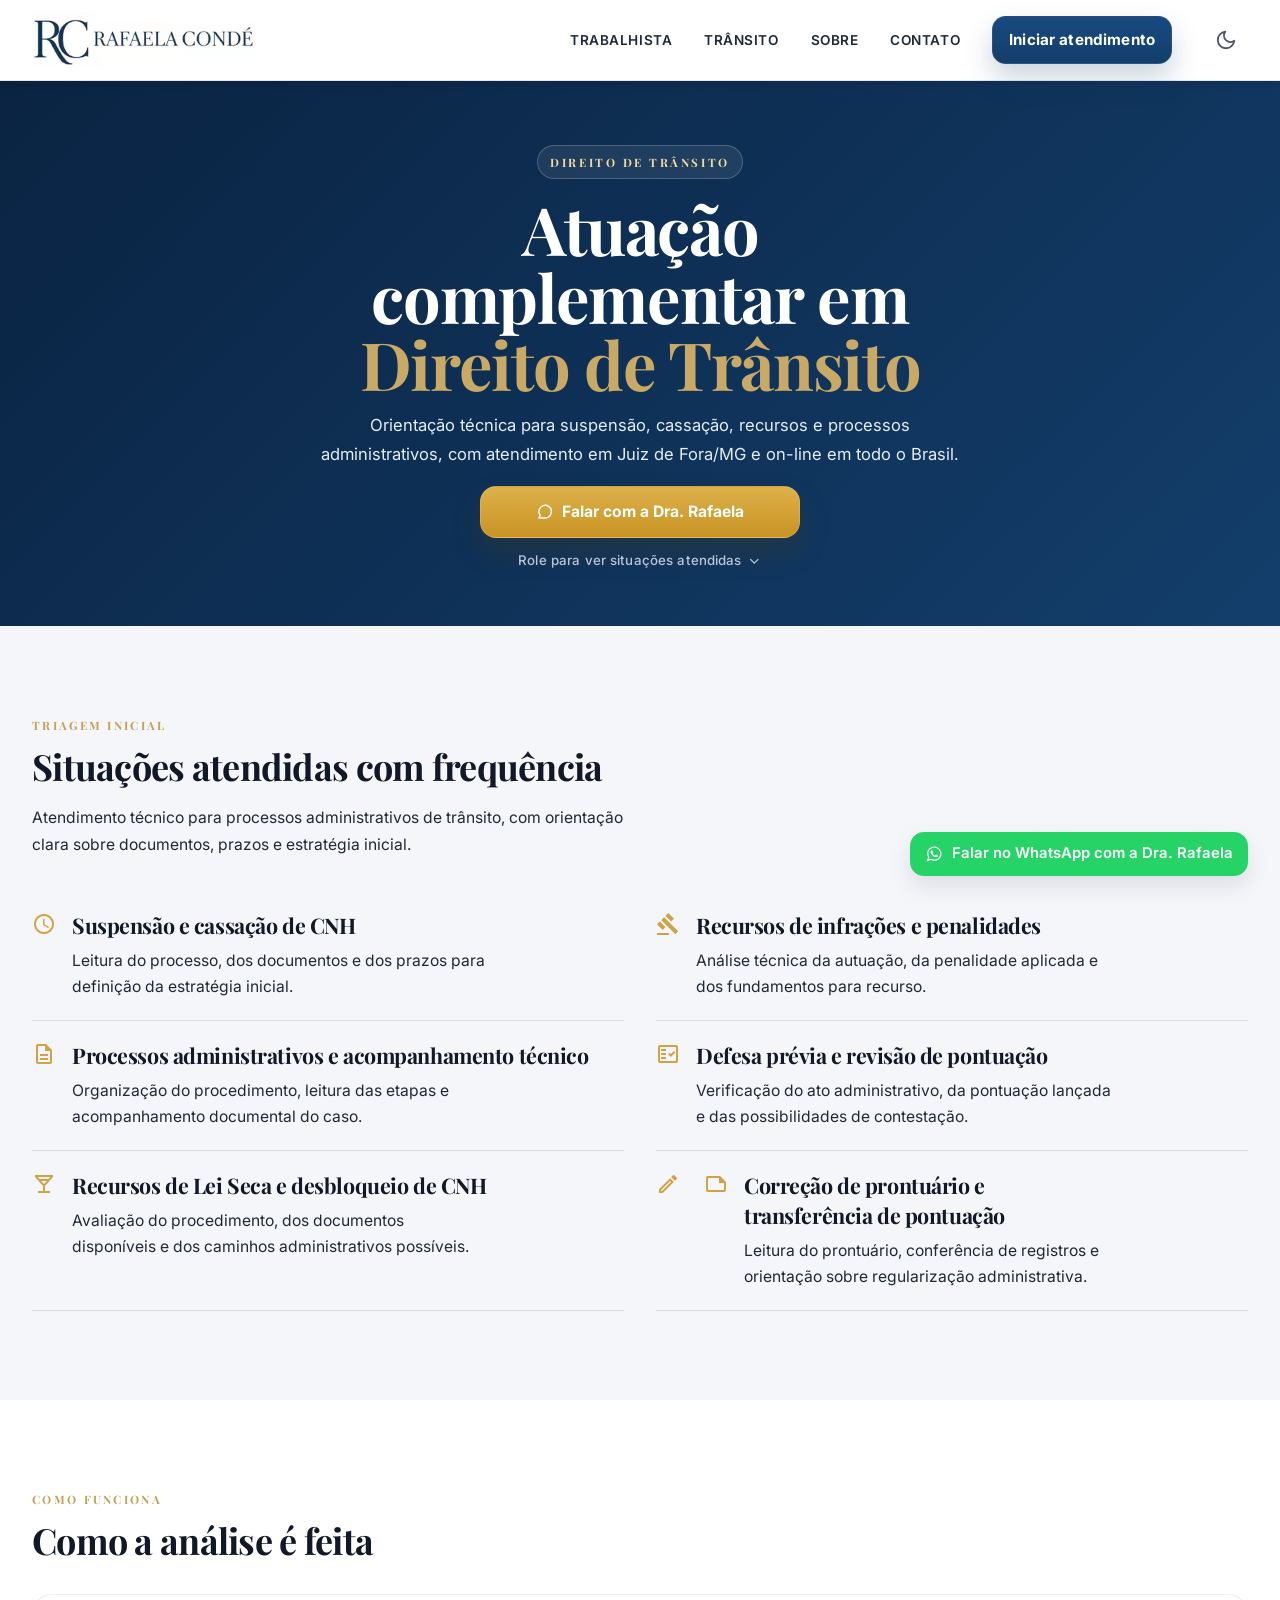
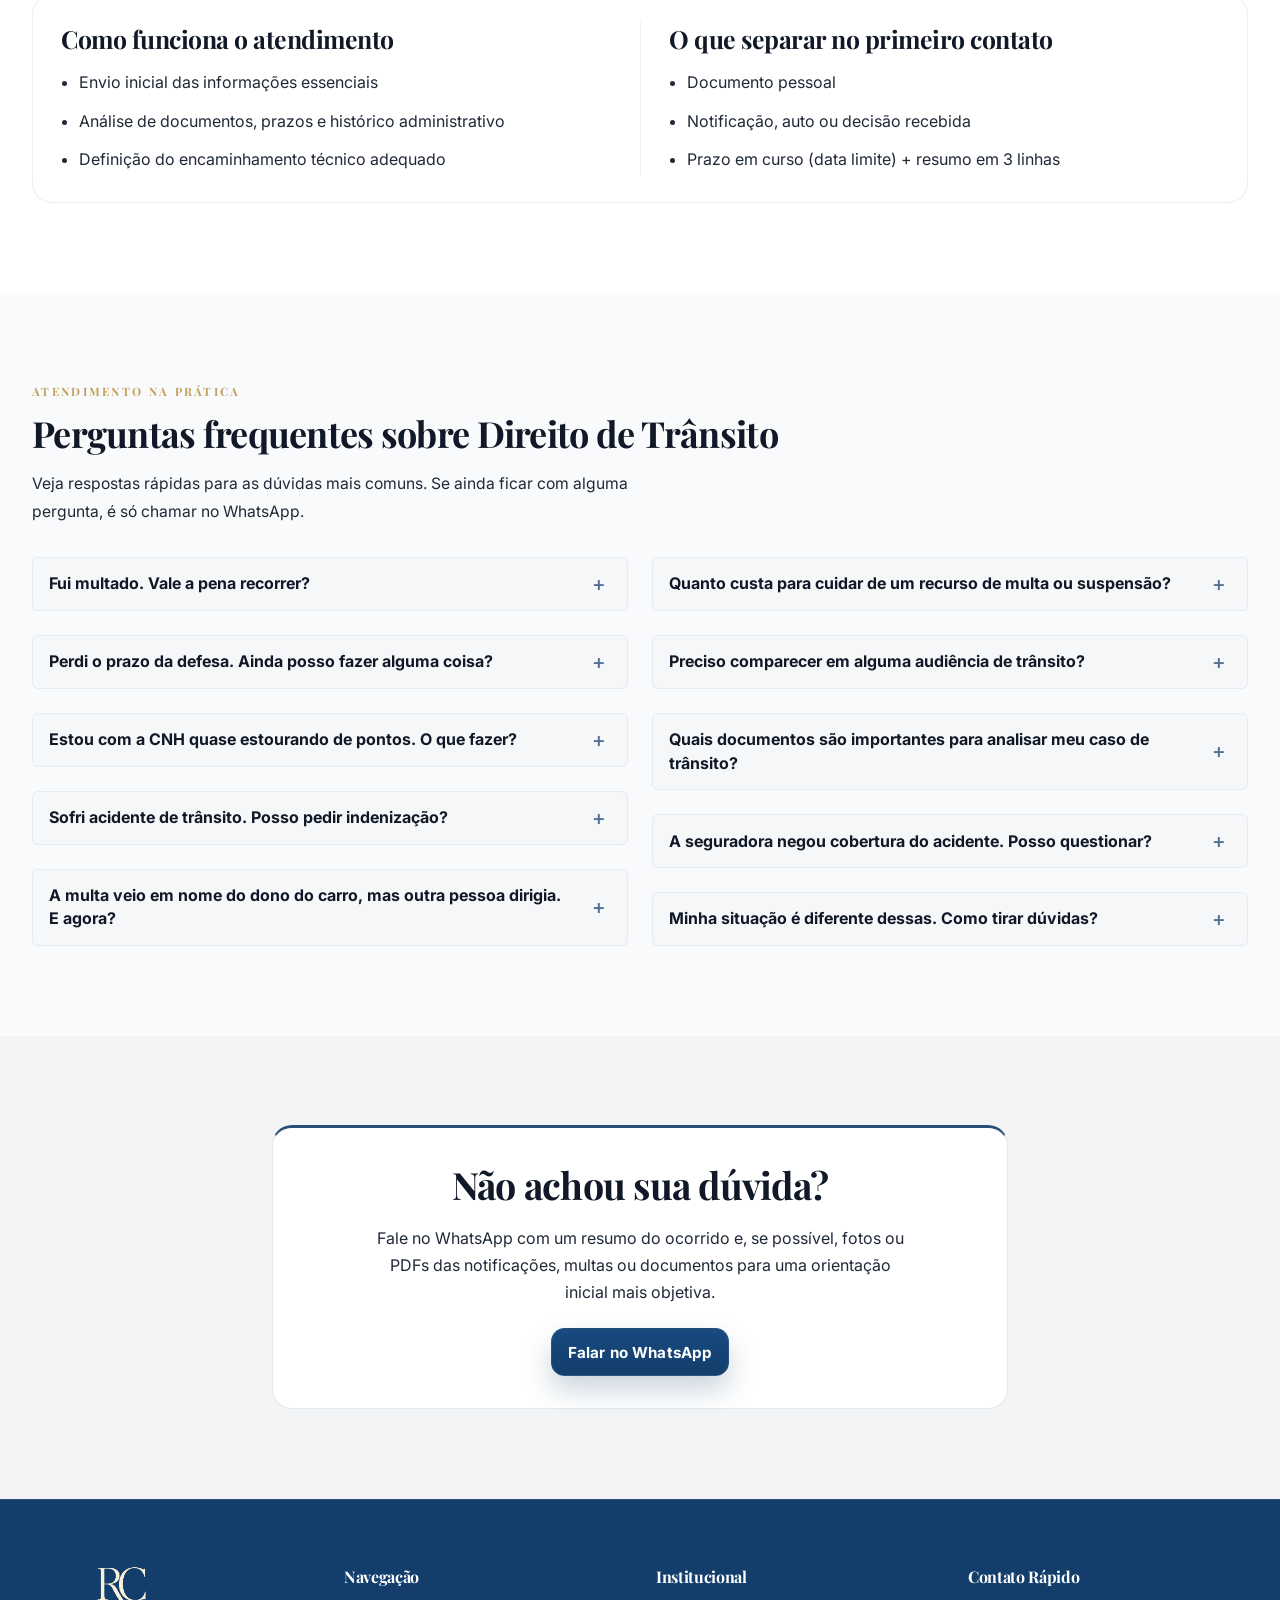
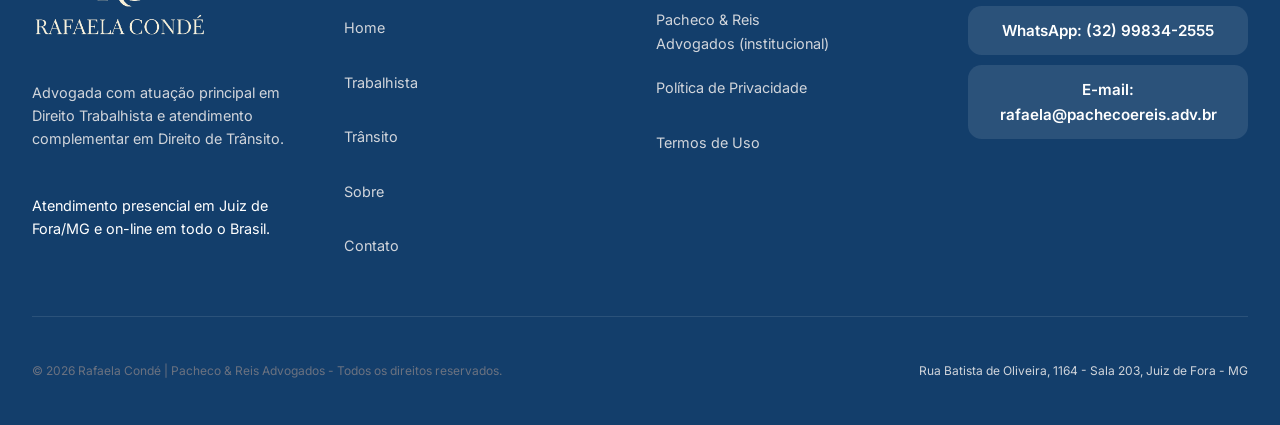
==== commit 9aded613: "perf: otimiza carregamento e renderização das páginas do site; migra tipografia para fontes locais (" ====
--- a/direito-de-transito/index.html
+++ b/direito-de-transito/index.html
@@ -17,27 +17,80 @@
     <meta property="og:type" content="website" />
     <meta property="og:url" content="https://rafaelaconde.adv.br/direito-de-transito/" />
     <title>Direito de Trânsito em Juiz de Fora/MG | Dra. Rafaela Condé</title>
-    <link href="../assets/src/favicon.png" rel="icon" type="image/png" />
-    <link href="https://fonts.googleapis.com" rel="preconnect" />
-    <link crossorigin="" href="https://fonts.gstatic.com" rel="preconnect" />
-    <link
-      href="https://fonts.googleapis.com/css2?family=Inter:wght@400;500;600;700;800&family=Playfair+Display:wght@600;700;800&display=swap"
-      rel="stylesheet"
+    <link href="../assets/images/favicon.png" rel="icon" type="image/png" />
+        <link
+      rel="preload"
+      href="../assets/fonts/Inter/Inter-VariableFont_opsz,wght.ttf"
+      as="font"
+      type="font/ttf"
+      crossorigin
     />
     <link
-      href="https://fonts.googleapis.com/icon?family=Material+Icons+Outlined"
-      rel="stylesheet"
+      rel="preload"
+      href="../assets/fonts/Playfair_Display/PlayfairDisplay-VariableFont_wght.ttf"
+      as="font"
+      type="font/ttf"
+      crossorigin
     />
-    <link href="../assets/css/styles.css?v=20260416-5" rel="stylesheet" />
-    <script async src="https://www.googletagmanager.com/gtag/js?id=G-N1Q726MW35"></script>
+    <style>
+      :root{--font-sans:"Inter",-apple-system,BlinkMacSystemFont,"Segoe UI",sans-serif;--font-display:"Playfair Display",Georgia,"Times New Roman",serif}*{box-sizing:border-box}body{margin:0;font-family:var(--font-sans);line-height:1.65;background:#f3f4f6;color:#1f2937}img,svg{display:block;max-width:100%}.container{width:min(1280px,calc(100% - 2rem));margin-inline:auto}.site-header{position:sticky;top:0;z-index:50;background:rgba(255,255,255,.95);border-bottom:1px solid #e5e7eb}.header-inner{min-height:5rem;display:flex;align-items:center;justify-content:space-between;gap:1rem}.brand-logo-image{width:clamp(9rem,24vw,14rem);height:auto}.hero,.page-hero{background:linear-gradient(135deg,#0a2342,#133e6b);color:#fff}.hero-content,.page-hero-content{padding:2.75rem 0}.hero-title,.page-hero-title{margin:0 0 1rem;font-family:var(--font-display);line-height:1.12;letter-spacing:-.02em}.hero-role,.page-hero-text{margin:0;max-width:36rem;color:rgba(255,255,255,.88)}@media (min-width:768px){.container{width:min(1280px,calc(100% - 3rem))}}
+    </style>
+    <link
+      as="style"
+      href="../assets/css/styles.css?v=20260422-1"
+      onload="this.onload=null;this.rel='stylesheet'"
+      rel="preload"
+    />
+    <noscript><link href="../assets/css/styles.css?v=20260422-1" rel="stylesheet" /></noscript>
     <script>
-      window.dataLayer = window.dataLayer || [];
-      function gtag() {
-        dataLayer.push(arguments);
-      }
-      gtag("js", new Date());
-
-      gtag("config", "G-N1Q726MW35");
+      (() => {
+        const GA_ID = "G-N1Q726MW35";
+        const ICONS_HREF = "https://fonts.googleapis.com/icon?family=Material+Icons+Outlined";
+        let didLoad = false;
+        window.dataLayer = window.dataLayer || [];
+        window.gtag = window.gtag || function gtag() { window.dataLayer.push(arguments); };
+        window.gtag("js", new Date());
+
+        const loadDeferredThirdParties = () => {
+          if (didLoad) {
+            return;
+          }
+
+          didLoad = true;
+          const iconsLink = document.createElement("link");
+          iconsLink.rel = "stylesheet";
+          iconsLink.href = ICONS_HREF;
+          document.head.appendChild(iconsLink);
+
+          const gaScript = document.createElement("script");
+          gaScript.async = true;
+          gaScript.src = `https://www.googletagmanager.com/gtag/js?id=${GA_ID}`;
+          gaScript.onload = () => {
+            window.gtag("config", GA_ID, { transport_type: "beacon" });
+          };
+          document.head.appendChild(gaScript);
+        };
+
+        const triggerLoad = () => {
+          loadDeferredThirdParties();
+          interactionEvents.forEach((eventName) => {
+            window.removeEventListener(eventName, triggerLoad, interactionOptions);
+          });
+        };
+
+        const interactionEvents = ["pointerdown", "keydown", "touchstart", "scroll"];
+        const interactionOptions = { passive: true, once: true };
+        interactionEvents.forEach((eventName) => {
+          window.addEventListener(eventName, triggerLoad, interactionOptions);
+        });
+
+        if ("requestIdleCallback" in window) {
+          window.requestIdleCallback(triggerLoad, { timeout: 2500 });
+          return;
+        }
+
+        window.setTimeout(triggerLoad, 2500);
+      })();
     </script>
     <script type="application/ld+json">
       {
@@ -142,8 +195,58 @@
     <header class="site-header">
       <div class="container header-inner">
         <a class="brand" href="../" aria-label="Voltar para a página inicial">
-          <img alt="" aria-hidden="true" class="brand-logo-image logo-light" src="../assets/src/min-logo-horizontal-light-rc-no-bg.png" />
-          <img alt="" aria-hidden="true" class="brand-logo-image logo-dark" src="../assets/src/min-logo-horizontal-dark-rc-no-bg.png" />
+          <picture>
+            <source
+              sizes="(max-width: 1023px) 40vw, 14rem"
+              srcset="
+                ../assets/images/optimized/logo-light-320.avif 320w,
+                ../assets/images/optimized/logo-light-640.avif 640w
+              "
+              type="image/avif"
+            />
+            <source
+              sizes="(max-width: 1023px) 40vw, 14rem"
+              srcset="
+                ../assets/images/optimized/logo-light-320.webp 320w,
+                ../assets/images/optimized/logo-light-640.webp 640w
+              "
+              type="image/webp"
+            />
+            <img
+              alt=""
+              aria-hidden="true"
+              class="brand-logo-image logo-light"
+              height="171"
+              src="../assets/images/min-logo-horizontal-light-rc-no-bg.png"
+              width="689"
+            />
+          </picture>
+          <picture>
+            <source
+              sizes="(max-width: 1023px) 40vw, 14rem"
+              srcset="
+                ../assets/images/optimized/logo-dark-320.avif 320w,
+                ../assets/images/optimized/logo-dark-640.avif 640w
+              "
+              type="image/avif"
+            />
+            <source
+              sizes="(max-width: 1023px) 40vw, 14rem"
+              srcset="
+                ../assets/images/optimized/logo-dark-320.webp 320w,
+                ../assets/images/optimized/logo-dark-640.webp 640w
+              "
+              type="image/webp"
+            />
+            <img
+              alt=""
+              aria-hidden="true"
+              class="brand-logo-image logo-dark"
+              height="170"
+              src="../assets/images/min-logo-horizontal-dark-rc-no-bg.png"
+              width="700"
+            />
+          </picture>
           <span class="sr-only">Dra. Rafaela Condé | Pacheco &amp; Reis Advogados</span>
         </a>
         <nav aria-label="Navegação principal" class="desktop-nav">
@@ -160,12 +263,16 @@
             Iniciar atendimento
           </a>
           <button aria-label="Alternar tema" class="theme-toggle" id="theme-toggle" type="button">
-            <span class="material-icons-outlined theme-icon theme-icon-dark">dark_mode</span>
-            <span class="material-icons-outlined theme-icon theme-icon-light">light_mode</span>
+            <span class="theme-icon theme-icon-dark" aria-hidden="true">
+              <svg class="icon-svg" viewBox="0 0 24 24"><path d="M21 12.79A9 9 0 1 1 11.21 3a7 7 0 0 0 9.79 9.79Z" /></svg>
+            </span>
+            <span class="theme-icon theme-icon-light" aria-hidden="true">
+              <svg class="icon-svg" viewBox="0 0 24 24"><circle cx="12" cy="12" r="4" /><path d="M12 2v2.5M12 19.5V22M4.93 4.93l1.77 1.77M17.3 17.3l1.77 1.77M2 12h2.5M19.5 12H22M4.93 19.07l1.77-1.77M17.3 6.7l1.77-1.77" /></svg>
+            </span>
           </button>
         </nav>
         <button aria-controls="mobile-nav" aria-expanded="false" aria-label="Abrir menu de navegação" class="mobile-nav-toggle" id="mobile-nav-toggle" type="button">
-          <span class="material-icons-outlined">menu</span>
+          <svg aria-hidden="true" class="icon-svg" viewBox="0 0 24 24"><path d="M4 7h16M4 12h16M4 17h16" /></svg>
         </button>
       </div>
       <nav aria-label="Navegação mobile" class="mobile-nav" id="mobile-nav">
@@ -205,13 +312,13 @@
                   rel="noopener noreferrer"
                   target="_blank"
                 >
-                  <span class="material-icons-outlined">chat</span>
+                  <svg aria-hidden="true" class="icon-svg" viewBox="0 0 24 24"><path d="M21 12a8.5 8.5 0 0 1-8.5 8.5H4l1.8-3.6A8.5 8.5 0 1 1 21 12Z" /></svg>
                   <span>Falar com a Dra. Rafaela</span>
                 </a>
               </div>
               <a class="page-service-hero-continuation" href="#triagem-detalhada">
                 <span>Role para ver situações atendidas</span>
-                <span aria-hidden="true" class="material-icons-outlined">south</span>
+                <svg aria-hidden="true" class="icon-svg" viewBox="0 0 24 24"><path d="m6 9 6 6 6-6" /></svg>
               </a>
             </div>
           </div>
@@ -542,7 +649,7 @@
         <div class="footer-grid">
           <div class="footer-brand">
             <div class="footer-brand-logo">
-              <img alt="" aria-hidden="true" class="footer-logo-image" src="../assets/src/min-logo-center-dark-rc-no-bg.png" />
+              <img alt="" aria-hidden="true" class="footer-logo-image" src="../assets/images/min-logo-center-dark-rc-no-bg.png" />
               <span class="sr-only">Rafaela Condé | Pacheco &amp; Reis Advogados</span>
             </div>
             <p class="footer-text">
@@ -625,6 +732,6 @@
       <span class="mobile-whatsapp-cta-label">Falar no WhatsApp com a Dra. Rafaela</span>
     </a>
 
-    <script src="../assets/js/main.js?v=20260416-5"></script>
+    <script defer src="../assets/js/main.js?v=20260422-1"></script>
   </body>
 </html>
--- a/assets/css/styles.css
+++ b/assets/css/styles.css
@@ -1,3 +1,19 @@
+@font-face {
+  font-family: "Inter";
+  font-style: normal;
+  font-weight: 100 900;
+  font-display: swap;
+  src: url("../fonts/Inter/Inter-VariableFont_opsz,wght.ttf") format("truetype");
+}
+
+@font-face {
+  font-family: "Playfair Display";
+  font-style: normal;
+  font-weight: 400 900;
+  font-display: swap;
+  src: url("../fonts/Playfair_Display/PlayfairDisplay-VariableFont_wght.ttf") format("truetype");
+}
+
 :root {
   --font-sans: "Inter", sans-serif;
   --font-display: "Playfair Display", serif;
@@ -8,8 +24,8 @@
   --color-bg: #f3f4f6;
   --color-surface: #ffffff;
   --color-surface-alt: #ffffff;
-  --color-text: #374151;
-  --color-text-soft: #6b7280;
+  --color-text: #1f2937;
+  --color-text-soft: #4b5563;
   --color-text-strong: #111827;
   --color-border: #e5e7eb;
   --color-header-bg: rgba(255, 255, 255, 0.95);
@@ -112,6 +128,19 @@
   max-width: 100%;
 }
 
+.icon-svg {
+  width: 1.1em;
+  height: 1.1em;
+  display: inline-block;
+  vertical-align: middle;
+  stroke: currentColor;
+  fill: none;
+  stroke-width: 2;
+  stroke-linecap: round;
+  stroke-linejoin: round;
+  flex-shrink: 0;
+}
+
 .container {
   width: min(1280px, calc(100% - 2rem));
   margin-inline: auto;
@@ -347,6 +376,9 @@
 
 .theme-icon {
   font-size: 1.25rem;
+  display: inline-flex;
+  align-items: center;
+  justify-content: center;
 }
 
 .theme-icon-light {
@@ -374,7 +406,8 @@
   cursor: pointer;
 }
 
-.mobile-nav-toggle .material-icons-outlined {
+.mobile-nav-toggle .material-icons-outlined,
+.mobile-nav-toggle .icon-svg {
   font-size: 2rem;
 }
 
@@ -510,7 +543,8 @@
   box-shadow: inset 0 1px 0 rgba(255, 255, 255, 0.04);
 }
 
-.hero-trust-pill .material-icons-outlined {
+.hero-trust-pill .material-icons-outlined,
+.hero-trust-pill .icon-svg {
   font-size: 0.95rem;
   color: var(--color-accent);
 }
@@ -547,7 +581,8 @@
   white-space: nowrap;
 }
 
-.hero-primary-cta .material-icons-outlined {
+.hero-primary-cta .material-icons-outlined,
+.hero-primary-cta .icon-svg {
   font-size: 1rem;
 }
 
@@ -631,7 +666,8 @@
   transition: transform var(--transition-fast);
 }
 
-.page-service-secondary-cta .material-icons-outlined {
+.page-service-secondary-cta .material-icons-outlined,
+.page-service-secondary-cta .icon-svg {
   font-size: 1rem;
   transition: transform var(--transition-fast);
 }
@@ -650,7 +686,9 @@
 }
 
 .page-service-secondary-cta:hover .material-icons-outlined,
-.page-service-secondary-cta:focus-visible .material-icons-outlined {
+.page-service-secondary-cta:focus-visible .material-icons-outlined,
+.page-service-secondary-cta:hover .icon-svg,
+.page-service-secondary-cta:focus-visible .icon-svg {
   transform: translateY(2px);
 }
 
@@ -1756,25 +1794,97 @@
   display: flex;
   justify-content: center;
   flex-wrap: wrap;
-  gap: 0.45rem;
+  gap: 0.65rem;
 }
 
 .testimonial-dot {
+  position: relative;
+  display: inline-flex;
+  align-items: center;
+  justify-content: center;
+  width: 2.75rem;
+  height: 2.75rem;
+  border: none;
+  border-radius: 999px;
+  background: transparent;
+  color: var(--color-primary);
+  cursor: pointer;
+  transition: transform 0.2s ease;
+}
+
+.testimonial-dot::before {
+  content: "";
   width: 0.72rem;
   height: 0.72rem;
-  border: none;
   border-radius: 999px;
-  background: rgba(19, 62, 107, 0.18);
-  transition: width 0.2s ease, background-color 0.2s ease, transform 0.2s ease;
-}
-
-.testimonial-dot.is-active {
+  background: rgba(19, 62, 107, 0.28);
+  transition:
+    width 0.2s ease,
+    background-color 0.2s ease,
+    transform 0.2s ease;
+}
+
+.testimonial-dot.is-active::before {
   width: 2rem;
   background: var(--color-primary);
 }
 
 .testimonial-dot:hover {
-  transform: scale(1.05);
+  transform: translateY(-1px);
+}
+
+.testimonial-dot:focus-visible {
+  outline: var(--focus-outline);
+  outline-offset: 2px;
+}
+
+@media (max-width: 767px) {
+  .testimonial-carousel-footer {
+    grid-template-columns: 2.4rem minmax(0, 1fr) 2.4rem;
+    gap: 0.45rem;
+  }
+
+  .testimonial-control {
+    width: 2.4rem;
+    height: 2.4rem;
+  }
+
+  .testimonial-dots {
+    min-width: 0;
+    flex-wrap: nowrap;
+    gap: 0.28rem;
+    overflow: hidden;
+  }
+
+  .testimonial-dot {
+    width: 1.34rem;
+    height: 1.34rem;
+    flex: 0 0 auto;
+  }
+
+  .testimonial-dot::before {
+    width: 0.52rem;
+    height: 0.52rem;
+  }
+
+  .testimonial-dot.is-active::before {
+    width: 1.1rem;
+  }
+}
+
+@media (max-width: 389px) {
+  .testimonial-carousel-footer {
+    gap: 0.35rem;
+  }
+
+  .testimonial-dots {
+    gap: 0.22rem;
+  }
+
+  .testimonial-dot {
+    width: 1.2rem;
+    height: 1.2rem;
+  }
 }
 
 .contact {
@@ -2336,7 +2446,7 @@
 
 .footer-text {
   margin: 0;
-  color: #9ca3af;
+  color: #d1d5db;
   font-size: 0.9rem;
   line-height: 1.6;
 }
@@ -2366,7 +2476,7 @@
   display: inline-flex;
   align-items: center;
   min-height: 2.75rem;
-  color: #9ca3af;
+  color: #d1d5db;
   font-size: 0.9rem;
   transition: color 0.2s ease;
 }
@@ -2419,7 +2529,7 @@
 }
 
 .footer-meta {
-  color: #9ca3af;
+  color: #d1d5db;
 }
 
 .mobile-whatsapp-cta {
@@ -3022,6 +3132,9 @@
 .topics-col {
   display: grid;
   align-content: start;
+  list-style: none;
+  margin: 0;
+  padding: 0;
 }
 
 .topics-col + .topics-col {
@@ -3036,11 +3149,12 @@
   padding: 1rem 0;
 }
 
+.topic-item + .topic-item {
+  border-top: 1px solid rgba(19, 62, 107, 0.12);
+}
+
 .topic-divider {
-  width: 100%;
-  margin: 0;
-  border: 0;
-  border-top: 1px solid rgba(19, 62, 107, 0.12);
+  display: none;
 }
 
 .topic-icon {
@@ -3724,7 +3838,16 @@
   margin-top: 0.15rem;
 }
 
+.page-service .topic-item {
+  display: block;
+}
+
 .page-service .topic-item-link {
+  display: grid;
+  grid-template-columns: auto minmax(0, 1fr);
+  align-items: start;
+  gap: 1rem;
+  width: 100%;
   color: inherit;
   text-decoration: none;
   border-radius: 0.75rem;
--- a/assets/css/styles.css
+++ b/assets/css/styles.css
@@ -1,3 +1,19 @@
+@font-face {
+  font-family: "Inter";
+  font-style: normal;
+  font-weight: 100 900;
+  font-display: swap;
+  src: url("../fonts/Inter/Inter-VariableFont_opsz,wght.ttf") format("truetype");
+}
+
+@font-face {
+  font-family: "Playfair Display";
+  font-style: normal;
+  font-weight: 400 900;
+  font-display: swap;
+  src: url("../fonts/Playfair_Display/PlayfairDisplay-VariableFont_wght.ttf") format("truetype");
+}
+
 :root {
   --font-sans: "Inter", sans-serif;
   --font-display: "Playfair Display", serif;
@@ -8,8 +24,8 @@
   --color-bg: #f3f4f6;
   --color-surface: #ffffff;
   --color-surface-alt: #ffffff;
-  --color-text: #374151;
-  --color-text-soft: #6b7280;
+  --color-text: #1f2937;
+  --color-text-soft: #4b5563;
   --color-text-strong: #111827;
   --color-border: #e5e7eb;
   --color-header-bg: rgba(255, 255, 255, 0.95);
@@ -112,6 +128,19 @@
   max-width: 100%;
 }
 
+.icon-svg {
+  width: 1.1em;
+  height: 1.1em;
+  display: inline-block;
+  vertical-align: middle;
+  stroke: currentColor;
+  fill: none;
+  stroke-width: 2;
+  stroke-linecap: round;
+  stroke-linejoin: round;
+  flex-shrink: 0;
+}
+
 .container {
   width: min(1280px, calc(100% - 2rem));
   margin-inline: auto;
@@ -347,6 +376,9 @@
 
 .theme-icon {
   font-size: 1.25rem;
+  display: inline-flex;
+  align-items: center;
+  justify-content: center;
 }
 
 .theme-icon-light {
@@ -374,7 +406,8 @@
   cursor: pointer;
 }
 
-.mobile-nav-toggle .material-icons-outlined {
+.mobile-nav-toggle .material-icons-outlined,
+.mobile-nav-toggle .icon-svg {
   font-size: 2rem;
 }
 
@@ -510,7 +543,8 @@
   box-shadow: inset 0 1px 0 rgba(255, 255, 255, 0.04);
 }
 
-.hero-trust-pill .material-icons-outlined {
+.hero-trust-pill .material-icons-outlined,
+.hero-trust-pill .icon-svg {
   font-size: 0.95rem;
   color: var(--color-accent);
 }
@@ -547,7 +581,8 @@
   white-space: nowrap;
 }
 
-.hero-primary-cta .material-icons-outlined {
+.hero-primary-cta .material-icons-outlined,
+.hero-primary-cta .icon-svg {
   font-size: 1rem;
 }
 
@@ -631,7 +666,8 @@
   transition: transform var(--transition-fast);
 }
 
-.page-service-secondary-cta .material-icons-outlined {
+.page-service-secondary-cta .material-icons-outlined,
+.page-service-secondary-cta .icon-svg {
   font-size: 1rem;
   transition: transform var(--transition-fast);
 }
@@ -650,7 +686,9 @@
 }
 
 .page-service-secondary-cta:hover .material-icons-outlined,
-.page-service-secondary-cta:focus-visible .material-icons-outlined {
+.page-service-secondary-cta:focus-visible .material-icons-outlined,
+.page-service-secondary-cta:hover .icon-svg,
+.page-service-secondary-cta:focus-visible .icon-svg {
   transform: translateY(2px);
 }
 
@@ -1756,25 +1794,97 @@
   display: flex;
   justify-content: center;
   flex-wrap: wrap;
-  gap: 0.45rem;
+  gap: 0.65rem;
 }
 
 .testimonial-dot {
+  position: relative;
+  display: inline-flex;
+  align-items: center;
+  justify-content: center;
+  width: 2.75rem;
+  height: 2.75rem;
+  border: none;
+  border-radius: 999px;
+  background: transparent;
+  color: var(--color-primary);
+  cursor: pointer;
+  transition: transform 0.2s ease;
+}
+
+.testimonial-dot::before {
+  content: "";
   width: 0.72rem;
   height: 0.72rem;
-  border: none;
   border-radius: 999px;
-  background: rgba(19, 62, 107, 0.18);
-  transition: width 0.2s ease, background-color 0.2s ease, transform 0.2s ease;
-}
-
-.testimonial-dot.is-active {
+  background: rgba(19, 62, 107, 0.28);
+  transition:
+    width 0.2s ease,
+    background-color 0.2s ease,
+    transform 0.2s ease;
+}
+
+.testimonial-dot.is-active::before {
   width: 2rem;
   background: var(--color-primary);
 }
 
 .testimonial-dot:hover {
-  transform: scale(1.05);
+  transform: translateY(-1px);
+}
+
+.testimonial-dot:focus-visible {
+  outline: var(--focus-outline);
+  outline-offset: 2px;
+}
+
+@media (max-width: 767px) {
+  .testimonial-carousel-footer {
+    grid-template-columns: 2.4rem minmax(0, 1fr) 2.4rem;
+    gap: 0.45rem;
+  }
+
+  .testimonial-control {
+    width: 2.4rem;
+    height: 2.4rem;
+  }
+
+  .testimonial-dots {
+    min-width: 0;
+    flex-wrap: nowrap;
+    gap: 0.28rem;
+    overflow: hidden;
+  }
+
+  .testimonial-dot {
+    width: 1.34rem;
+    height: 1.34rem;
+    flex: 0 0 auto;
+  }
+
+  .testimonial-dot::before {
+    width: 0.52rem;
+    height: 0.52rem;
+  }
+
+  .testimonial-dot.is-active::before {
+    width: 1.1rem;
+  }
+}
+
+@media (max-width: 389px) {
+  .testimonial-carousel-footer {
+    gap: 0.35rem;
+  }
+
+  .testimonial-dots {
+    gap: 0.22rem;
+  }
+
+  .testimonial-dot {
+    width: 1.2rem;
+    height: 1.2rem;
+  }
 }
 
 .contact {
@@ -2336,7 +2446,7 @@
 
 .footer-text {
   margin: 0;
-  color: #9ca3af;
+  color: #d1d5db;
   font-size: 0.9rem;
   line-height: 1.6;
 }
@@ -2366,7 +2476,7 @@
   display: inline-flex;
   align-items: center;
   min-height: 2.75rem;
-  color: #9ca3af;
+  color: #d1d5db;
   font-size: 0.9rem;
   transition: color 0.2s ease;
 }
@@ -2419,7 +2529,7 @@
 }
 
 .footer-meta {
-  color: #9ca3af;
+  color: #d1d5db;
 }
 
 .mobile-whatsapp-cta {
@@ -3022,6 +3132,9 @@
 .topics-col {
   display: grid;
   align-content: start;
+  list-style: none;
+  margin: 0;
+  padding: 0;
 }
 
 .topics-col + .topics-col {
@@ -3036,11 +3149,12 @@
   padding: 1rem 0;
 }
 
+.topic-item + .topic-item {
+  border-top: 1px solid rgba(19, 62, 107, 0.12);
+}
+
 .topic-divider {
-  width: 100%;
-  margin: 0;
-  border: 0;
-  border-top: 1px solid rgba(19, 62, 107, 0.12);
+  display: none;
 }
 
 .topic-icon {
@@ -3724,7 +3838,16 @@
   margin-top: 0.15rem;
 }
 
+.page-service .topic-item {
+  display: block;
+}
+
 .page-service .topic-item-link {
+  display: grid;
+  grid-template-columns: auto minmax(0, 1fr);
+  align-items: start;
+  gap: 1rem;
+  width: 100%;
   color: inherit;
   text-decoration: none;
   border-radius: 0.75rem;
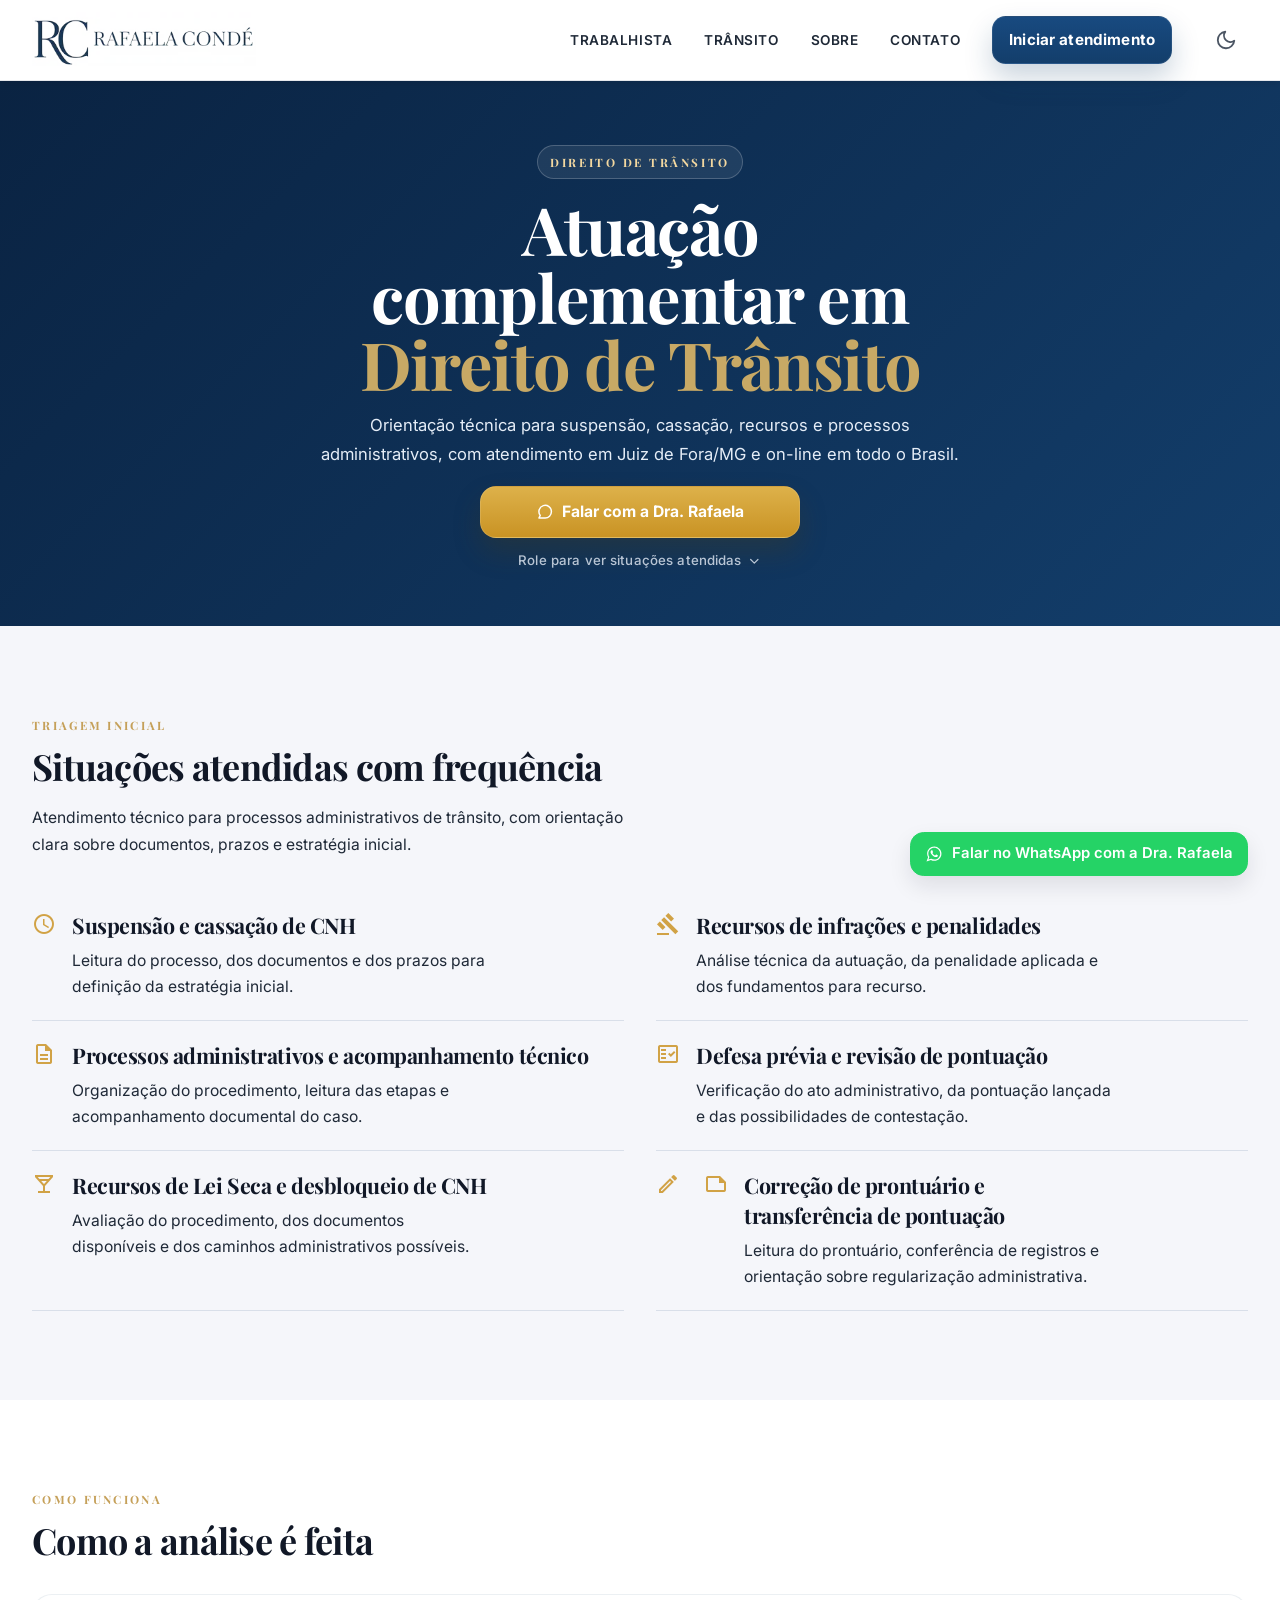
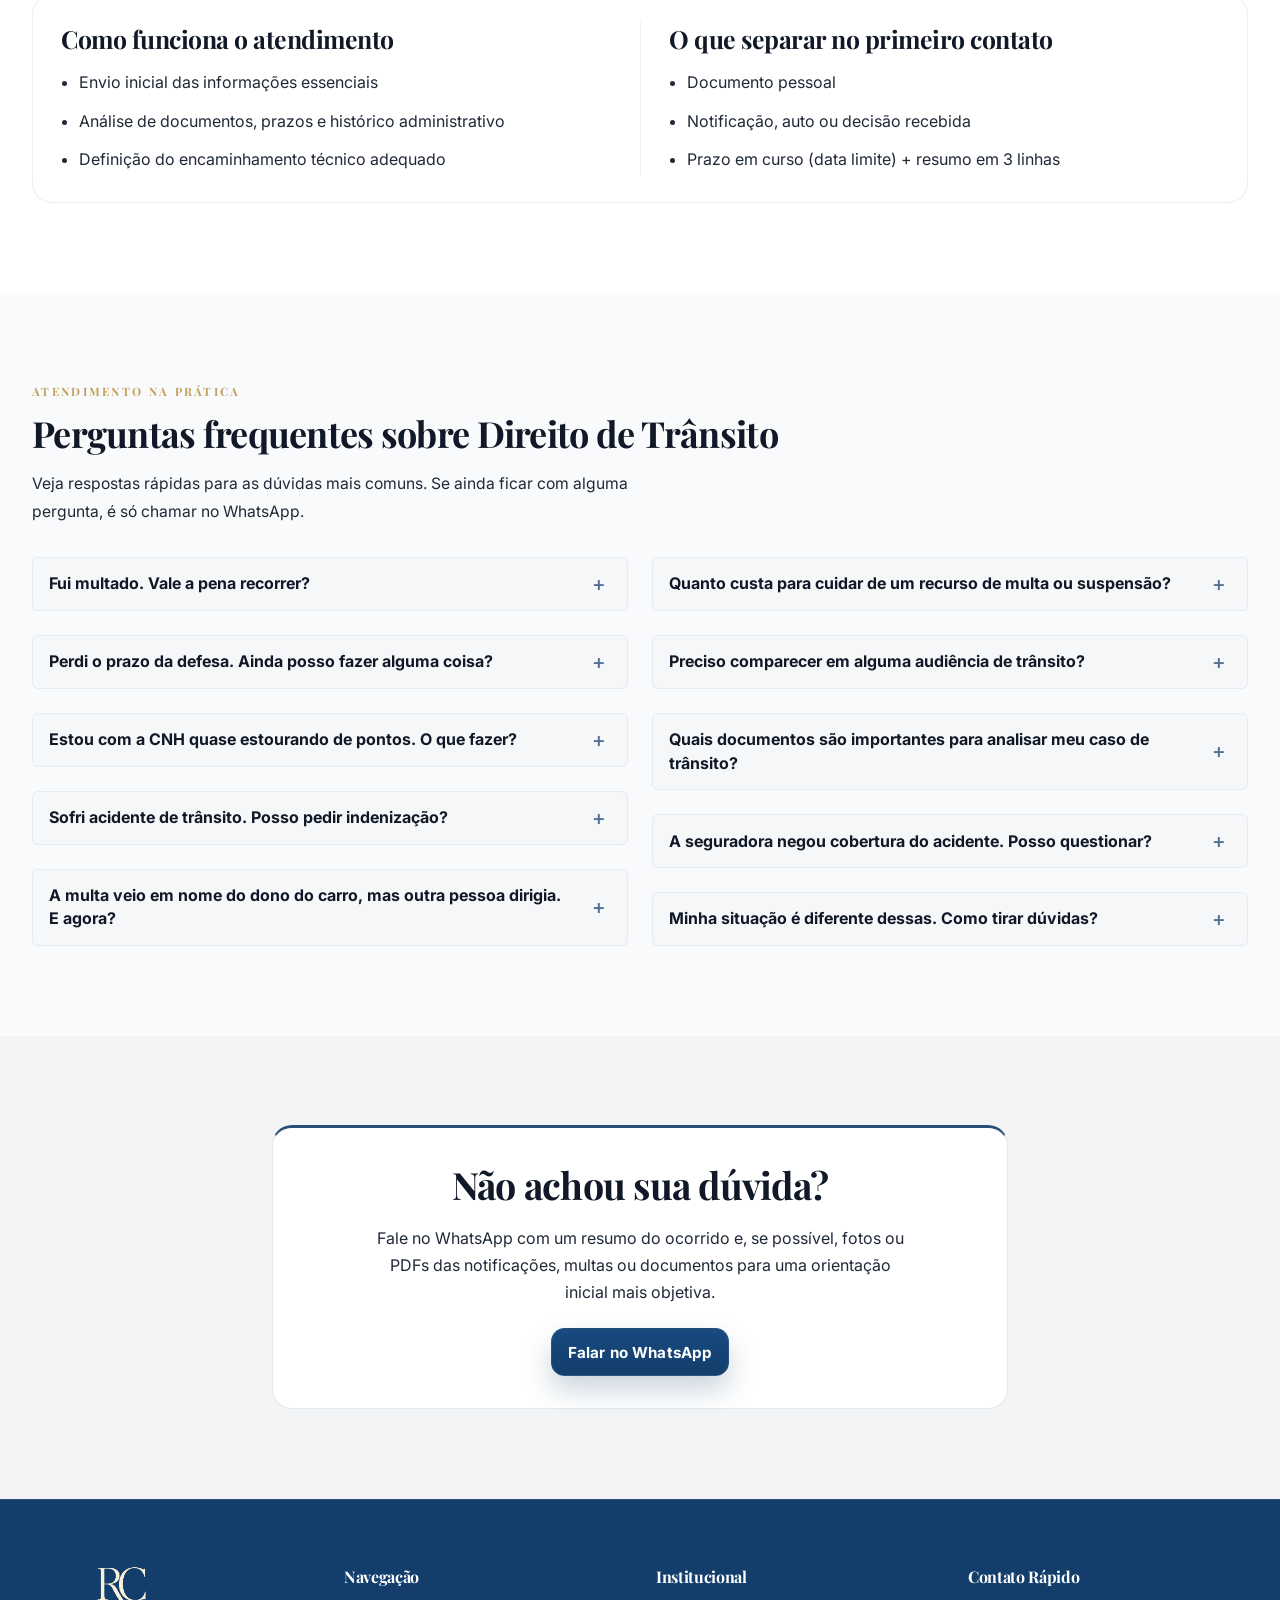
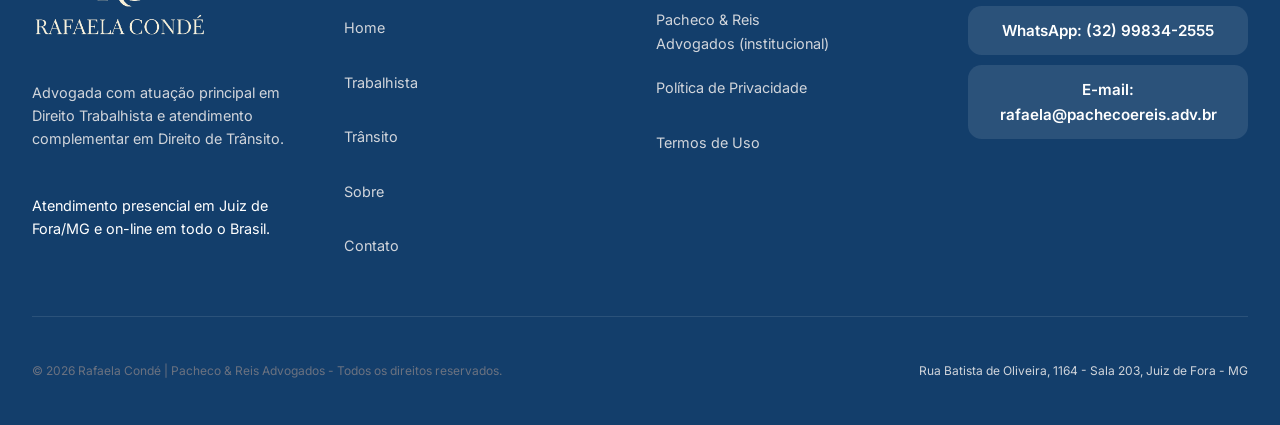
==== commit 640ea22e: "fix(header): logo do menu sem fundo - Regenera logos otimizadas (`webp/avif`) a partir dos PNGs tran" ====
--- a/direito-de-transito/index.html
+++ b/direito-de-transito/index.html
@@ -196,15 +196,7 @@
       <div class="container header-inner">
         <a class="brand" href="../" aria-label="Voltar para a página inicial">
           <picture>
-            <source
-              sizes="(max-width: 1023px) 40vw, 14rem"
-              srcset="
-                ../assets/images/optimized/logo-light-320.avif 320w,
-                ../assets/images/optimized/logo-light-640.avif 640w
-              "
-              type="image/avif"
-            />
-            <source
+<source
               sizes="(max-width: 1023px) 40vw, 14rem"
               srcset="
                 ../assets/images/optimized/logo-light-320.webp 320w,
@@ -222,15 +214,7 @@
             />
           </picture>
           <picture>
-            <source
-              sizes="(max-width: 1023px) 40vw, 14rem"
-              srcset="
-                ../assets/images/optimized/logo-dark-320.avif 320w,
-                ../assets/images/optimized/logo-dark-640.avif 640w
-              "
-              type="image/avif"
-            />
-            <source
+<source
               sizes="(max-width: 1023px) 40vw, 14rem"
               srcset="
                 ../assets/images/optimized/logo-dark-320.webp 320w,
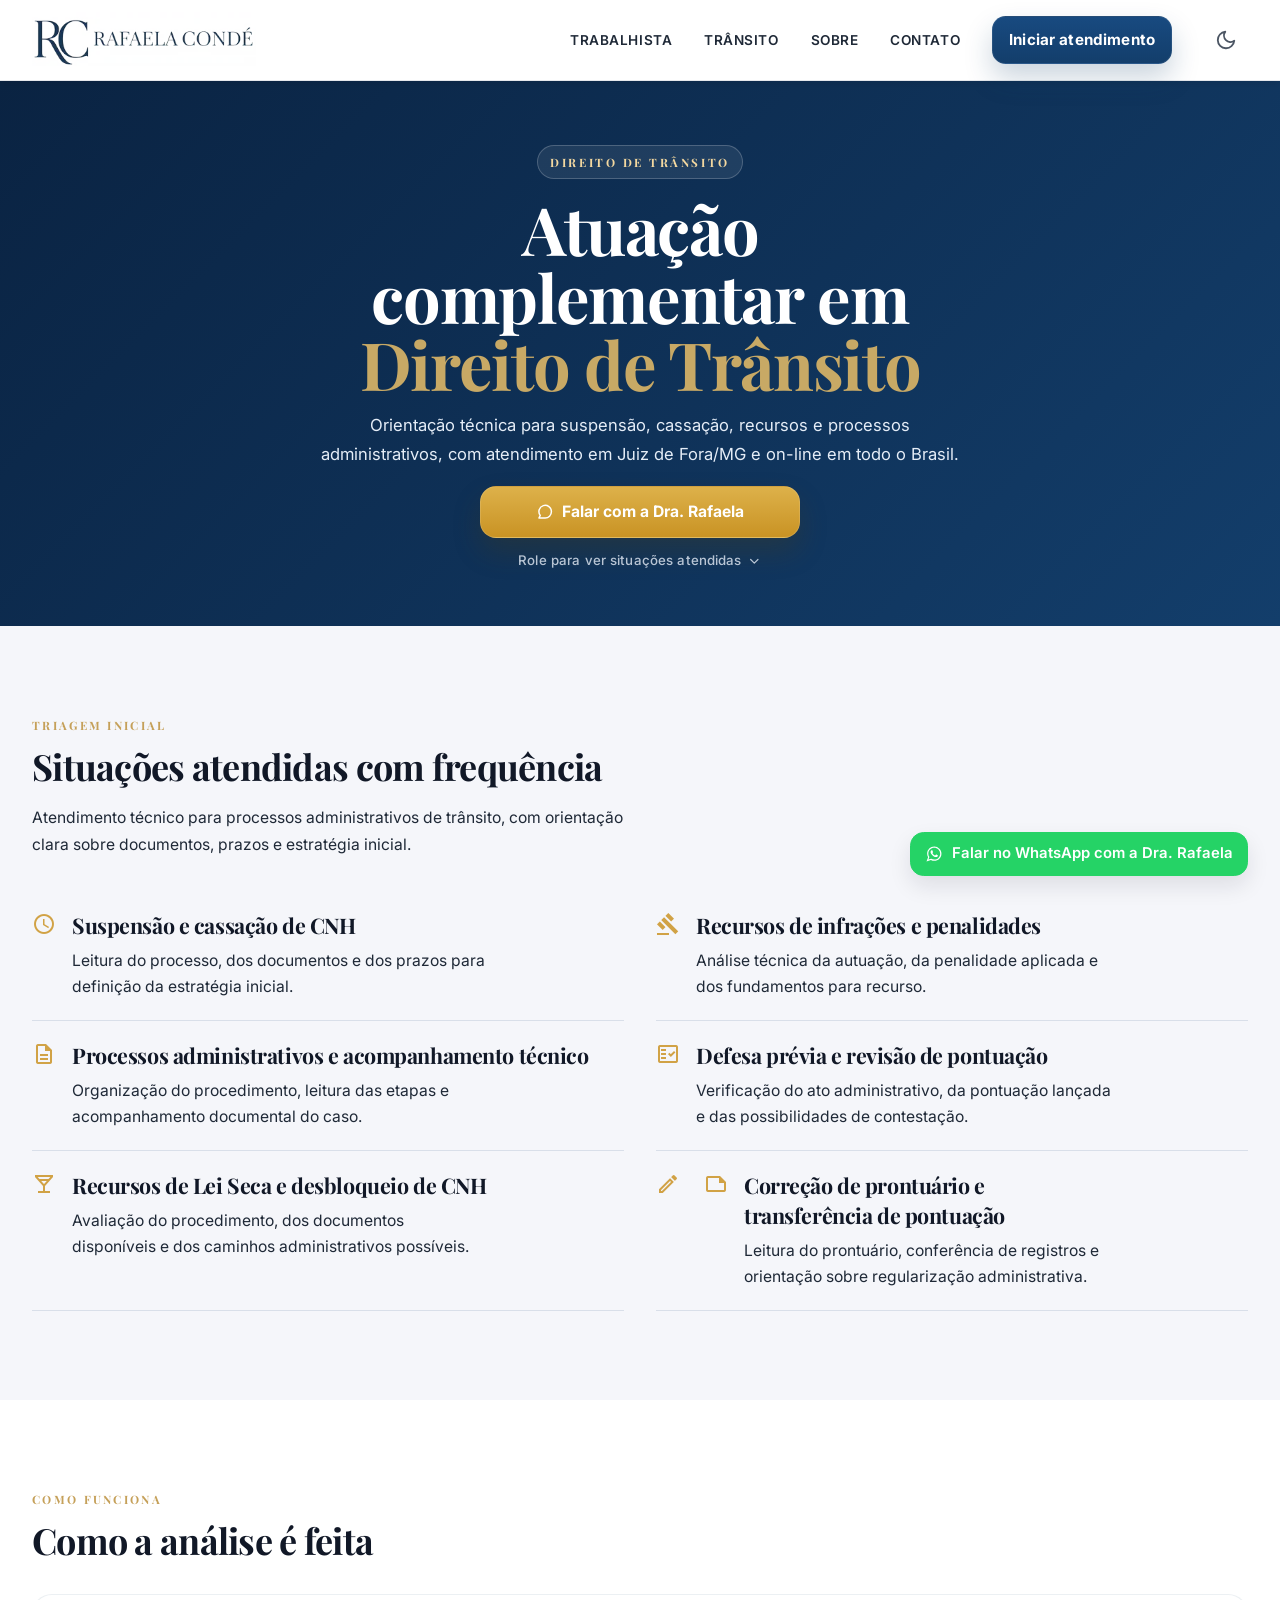
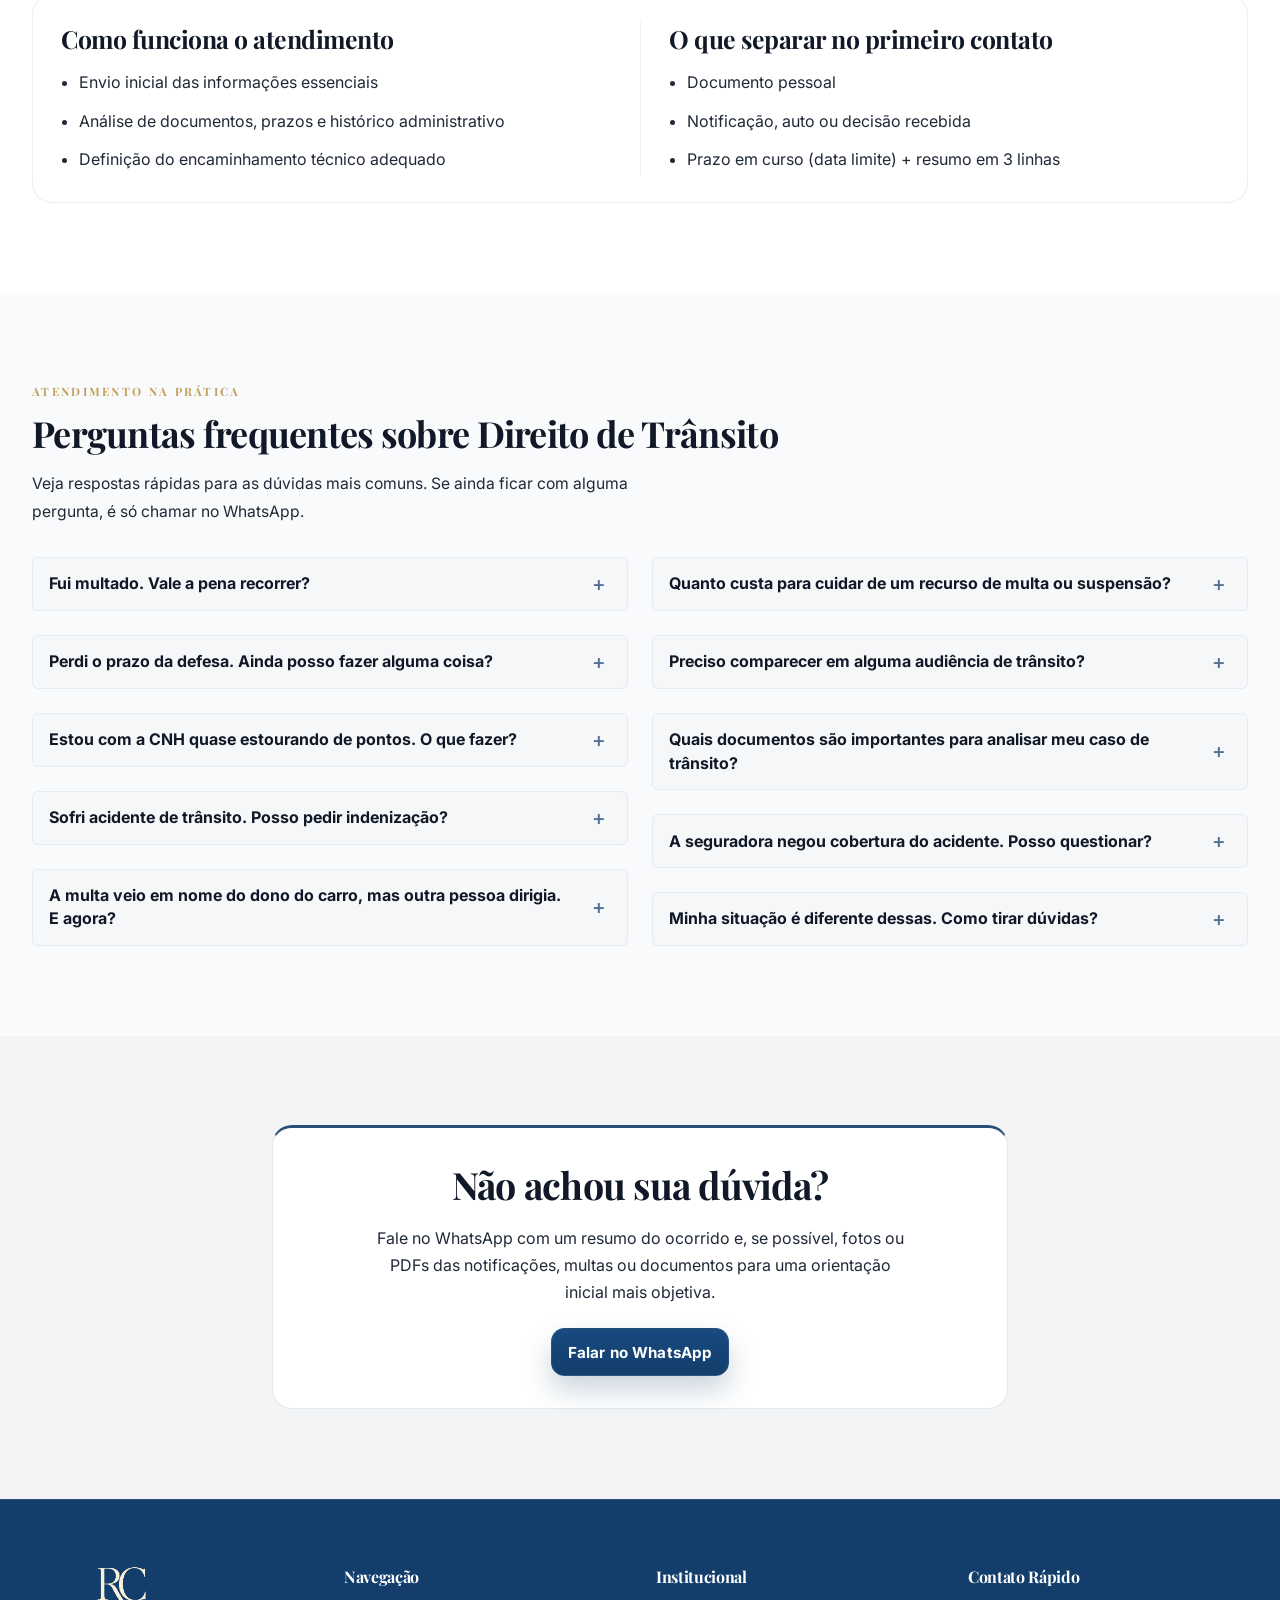
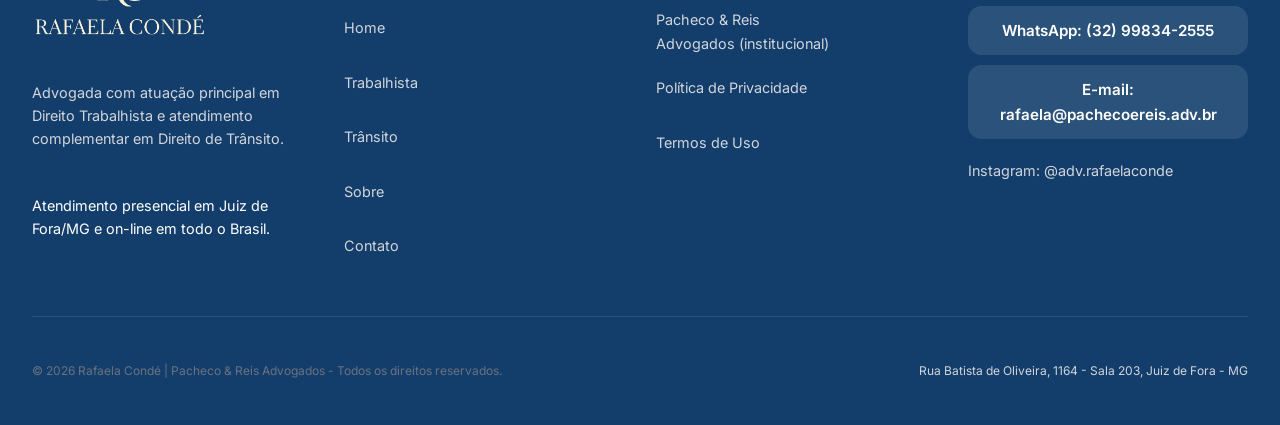
==== commit 28e9352a: "feat: integrar Instagram e imagem Open Graph em direito-de-transito/index.html" ====
--- a/direito-de-transito/index.html
+++ b/direito-de-transito/index.html
@@ -16,6 +16,12 @@
     />
     <meta property="og:type" content="website" />
     <meta property="og:url" content="https://rafaelaconde.adv.br/direito-de-transito/" />
+    <meta property="og:image" content="https://rafaelaconde.adv.br/assets/images/rafaela.JPG.jpeg" />
+    <meta property="og:image:alt" content="Retrato profissional da Dra. Rafaela Condé" />
+    <meta property="og:image:type" content="image/jpeg" />
+    <meta name="twitter:card" content="summary_large_image" />
+    <meta name="twitter:image" content="https://rafaelaconde.adv.br/assets/images/rafaela.JPG.jpeg" />
+    <meta name="twitter:image:alt" content="Retrato profissional da Dra. Rafaela Condé" />
     <title>Direito de Trânsito em Juiz de Fora/MG | Dra. Rafaela Condé</title>
     <link href="../assets/images/favicon.png" rel="icon" type="image/png" />
         <link
@@ -32,16 +38,7 @@
       type="font/ttf"
       crossorigin
     />
-    <style>
-      :root{--font-sans:"Inter",-apple-system,BlinkMacSystemFont,"Segoe UI",sans-serif;--font-display:"Playfair Display",Georgia,"Times New Roman",serif}*{box-sizing:border-box}body{margin:0;font-family:var(--font-sans);line-height:1.65;background:#f3f4f6;color:#1f2937}img,svg{display:block;max-width:100%}.container{width:min(1280px,calc(100% - 2rem));margin-inline:auto}.site-header{position:sticky;top:0;z-index:50;background:rgba(255,255,255,.95);border-bottom:1px solid #e5e7eb}.header-inner{min-height:5rem;display:flex;align-items:center;justify-content:space-between;gap:1rem}.brand-logo-image{width:clamp(9rem,24vw,14rem);height:auto}.hero,.page-hero{background:linear-gradient(135deg,#0a2342,#133e6b);color:#fff}.hero-content,.page-hero-content{padding:2.75rem 0}.hero-title,.page-hero-title{margin:0 0 1rem;font-family:var(--font-display);line-height:1.12;letter-spacing:-.02em}.hero-role,.page-hero-text{margin:0;max-width:36rem;color:rgba(255,255,255,.88)}@media (min-width:768px){.container{width:min(1280px,calc(100% - 3rem))}}
-    </style>
-    <link
-      as="style"
-      href="../assets/css/styles.css?v=20260422-1"
-      onload="this.onload=null;this.rel='stylesheet'"
-      rel="preload"
-    />
-    <noscript><link href="../assets/css/styles.css?v=20260422-1" rel="stylesheet" /></noscript>
+    <link href="../assets/css/styles.css?v=20260422-1" rel="stylesheet" />
     <script>
       (() => {
         const GA_ID = "G-N1Q726MW35";
@@ -98,6 +95,8 @@
         "@type": "LegalService",
         "name": "Rafaela Conde Advogada",
         "url": "https://rafaelaconde.adv.br/direito-de-transito/",
+        "image": "https://rafaelaconde.adv.br/assets/images/rafaela.JPG.jpeg",
+        "sameAs": ["https://www.instagram.com/adv.rafaelaconde/"],
         "telephone": "+55-32-99834-2555",
         "serviceType": "Direito de Trânsito"
       }
@@ -684,6 +683,13 @@
             <a class="footer-cta" href="mailto:rafaela@pachecoereis.adv.br">
               E-mail: rafaela@pachecoereis.adv.br
             </a>
+            <a
+              class="footer-link"
+              href="https://www.instagram.com/adv.rafaelaconde/"
+              aria-label="Instagram profissional da Dra. Rafaela Condé, @adv.rafaelaconde"
+              rel="noopener noreferrer"
+              target="_blank"
+            >Instagram: @adv.rafaelaconde</a>
           </div>
         </div>
         <div class="footer-bottom">
--- a/assets/css/styles.css
+++ b/assets/css/styles.css
@@ -51,6 +51,12 @@
   --focus-outline: 3px solid rgba(197, 160, 89, 0.9);
   --transition-fast: 180ms ease;
   --transition-base: 240ms ease;
+  --reveal-duration-fast: 160ms;
+  --reveal-duration-base: 170ms;
+  --reveal-duration-slow: 180ms;
+  --reveal-duration-hero: 190ms;
+  --reveal-stagger-base: 8ms;
+  --reveal-stagger-step: 12ms;
 }
 
 html.dark {
@@ -4274,24 +4280,24 @@
   opacity: 0;
   transform: translateY(10px);
   transition:
-    opacity 420ms ease,
-    transform 420ms ease;
+    opacity var(--reveal-duration-slow) ease,
+    transform var(--reveal-duration-slow) ease;
 }
 
 .js .page-service-work .page-service-process-header[data-reveal] {
   opacity: 0;
   transform: translateY(8px);
   transition:
-    opacity 240ms ease,
-    transform 240ms ease;
+    opacity var(--reveal-duration-base) ease,
+    transform var(--reveal-duration-base) ease;
 }
 
 .js .page-service-work .service-columns-card-process[data-reveal] {
   opacity: 0;
   transform: translateY(12px) scale(0.98);
   transition:
-    opacity 300ms ease,
-    transform 300ms ease;
+    opacity var(--reveal-duration-slow) ease,
+    transform var(--reveal-duration-slow) ease;
 }
 
 .js .page-service [data-reveal].is-revealed .service-reveal-item {
@@ -4314,8 +4320,8 @@
   transform: scaleY(0.72);
   transform-origin: center;
   transition:
-    opacity 420ms ease 140ms,
-    transform 420ms ease 140ms;
+    opacity var(--reveal-duration-slow) ease 80ms,
+    transform var(--reveal-duration-slow) ease 80ms;
 }
 
 .js .page-service-work .service-columns-card-process[data-reveal].is-revealed .service-columns-divider {
@@ -4324,27 +4330,27 @@
 }
 
 .js .page-service [data-reveal].is-revealed .service-reveal-item:nth-child(1) {
-  transition-delay: 60ms;
+  transition-delay: var(--reveal-stagger-base);
 }
 
 .js .page-service [data-reveal].is-revealed .service-reveal-item:nth-child(2) {
-  transition-delay: 120ms;
+  transition-delay: calc(var(--reveal-stagger-base) + var(--reveal-stagger-step));
 }
 
 .js .page-service [data-reveal].is-revealed .service-reveal-item:nth-child(3) {
-  transition-delay: 180ms;
+  transition-delay: calc(var(--reveal-stagger-base) + (var(--reveal-stagger-step) * 2));
 }
 
 .js .page-service [data-reveal].is-revealed .service-reveal-item:nth-child(4) {
-  transition-delay: 240ms;
+  transition-delay: calc(var(--reveal-stagger-base) + (var(--reveal-stagger-step) * 3));
 }
 
 .js .page-service [data-reveal].is-revealed .service-reveal-item:nth-child(5) {
-  transition-delay: 300ms;
+  transition-delay: calc(var(--reveal-stagger-base) + (var(--reveal-stagger-step) * 4));
 }
 
 .js .page-service [data-reveal].is-revealed .service-reveal-item:nth-child(6) {
-  transition-delay: 360ms;
+  transition-delay: calc(var(--reveal-stagger-base) + (var(--reveal-stagger-step) * 5));
 }
 
 .js .page-service .page-hero-content[data-reveal] .page-service-hero-copy > * {
@@ -4354,8 +4360,8 @@
 .js .page-service .page-hero-content[data-reveal] .page-service-hero-copy > * {
   transform: translateY(12px);
   transition:
-    opacity 420ms ease,
-    transform 420ms ease;
+    opacity var(--reveal-duration-slow) ease,
+    transform var(--reveal-duration-slow) ease;
 }
 
 .js .page-service .page-hero-content[data-reveal].is-revealed .page-service-hero-copy > * {
@@ -4364,61 +4370,61 @@
 }
 
 .js .page-service .page-hero-content[data-reveal].is-revealed .page-service-hero-copy > :nth-child(1) {
-  transition-delay: 40ms;
+  transition-delay: var(--reveal-stagger-base);
 }
 
 .js .page-service .page-hero-content[data-reveal].is-revealed .page-service-hero-copy > :nth-child(2) {
-  transition-delay: 110ms;
+  transition-delay: calc(var(--reveal-stagger-base) + (var(--reveal-stagger-step) * 1));
 }
 
 .js .page-service .page-hero-content[data-reveal].is-revealed .page-service-hero-copy > :nth-child(3) {
-  transition-delay: 180ms;
+  transition-delay: calc(var(--reveal-stagger-base) + (var(--reveal-stagger-step) * 2));
 }
 
 .js .page-service .page-hero-content[data-reveal].is-revealed .page-service-hero-copy > :nth-child(4) {
-  transition-delay: 250ms;
+  transition-delay: calc(var(--reveal-stagger-base) + (var(--reveal-stagger-step) * 3));
 }
 
 .js .page-service .page-hero-content[data-reveal].is-revealed .page-service-hero-copy > :nth-child(5) {
-  transition-delay: 320ms;
+  transition-delay: calc(var(--reveal-stagger-base) + (var(--reveal-stagger-step) * 4));
 }
 
 .js .topics-grid[data-reveal] .topic-reveal-item {
   opacity: 0;
   transform: translateY(12px);
   transition:
-    opacity 300ms ease-out,
-    transform 300ms ease-out;
+    opacity var(--reveal-duration-base) ease-out,
+    transform var(--reveal-duration-base) ease-out;
 }
 
 .js .topics-grid[data-reveal].is-revealed .topics-col .topic-item:nth-of-type(1) {
   opacity: 1;
   transform: translateY(0);
-  transition-delay: 60ms;
+  transition-delay: var(--reveal-stagger-base);
 }
 
 .js .topics-grid[data-reveal].is-revealed .topics-col .topic-item:nth-of-type(2) {
   opacity: 1;
   transform: translateY(0);
-  transition-delay: 140ms;
+  transition-delay: calc(var(--reveal-stagger-base) + (var(--reveal-stagger-step) * 1));
 }
 
 .js .topics-grid[data-reveal].is-revealed .topics-col .topic-item:nth-of-type(3) {
   opacity: 1;
   transform: translateY(0);
-  transition-delay: 220ms;
+  transition-delay: calc(var(--reveal-stagger-base) + (var(--reveal-stagger-step) * 2));
 }
 
 .js .topics-grid[data-reveal].is-revealed .topics-col .topic-item:nth-of-type(4) {
   opacity: 1;
   transform: translateY(0);
-  transition-delay: 300ms;
+  transition-delay: calc(var(--reveal-stagger-base) + (var(--reveal-stagger-step) * 3));
 }
 
 .js .topics-grid[data-reveal].is-revealed .topics-col .topic-item:nth-of-type(5) {
   opacity: 1;
   transform: translateY(0);
-  transition-delay: 380ms;
+  transition-delay: calc(var(--reveal-stagger-base) + (var(--reveal-stagger-step) * 4));
 }
 
 html.dark .page-service .page-hero .section-kicker {
@@ -5807,38 +5813,38 @@
 .js .page-about .page-hero-about .page-hero-media {
   opacity: 0;
   transform: translateY(12px);
-  animation: page-about-fade-up 420ms ease forwards;
+  animation: page-about-fade-up var(--reveal-duration-slow) ease forwards;
 }
 
 .js .page-about .page-hero-about .page-hero-title {
-  animation-delay: 70ms;
+  animation-delay: 20ms;
 }
 
 .js .page-about .page-hero-about .page-hero-text {
-  animation-delay: 140ms;
+  animation-delay: 40ms;
 }
 
 .js .page-about .page-about-hero-actions {
-  animation-delay: 210ms;
+  animation-delay: 60ms;
 }
 
 .js .page-about .page-hero-about .page-hero-media {
   transform: translateY(8px);
   animation-name: page-about-portrait-shell-in;
-  animation-duration: 520ms;
-  animation-delay: 120ms;
+  animation-duration: var(--reveal-duration-hero);
+  animation-delay: 80ms;
 }
 
 .js .page-about .page-hero-about .page-hero-portrait img {
-  animation: page-about-portrait-image-in 520ms ease 120ms both;
+  animation: page-about-portrait-image-in var(--reveal-duration-hero) ease 100ms both;
 }
 
 .js .page-about .about-page-content[data-reveal] > * {
   opacity: 0;
   transform: translateY(14px);
   transition:
-    opacity 420ms ease,
-    transform 420ms ease;
+    opacity var(--reveal-duration-slow) ease,
+    transform var(--reveal-duration-slow) ease;
 }
 
 .js .page-about .about-page-content[data-reveal].is-revealed > * {
@@ -5847,27 +5853,27 @@
 }
 
 .js .page-about .about-page-content[data-reveal].is-revealed > :nth-child(1) {
-  transition-delay: 60ms;
+  transition-delay: var(--reveal-stagger-base);
 }
 
 .js .page-about .about-page-content[data-reveal].is-revealed > :nth-child(2) {
-  transition-delay: 120ms;
+  transition-delay: calc(var(--reveal-stagger-base) + (var(--reveal-stagger-step) * 1));
 }
 
 .js .page-about .about-page-content[data-reveal].is-revealed > :nth-child(3) {
-  transition-delay: 180ms;
+  transition-delay: calc(var(--reveal-stagger-base) + (var(--reveal-stagger-step) * 2));
 }
 
 .js .page-about .about-page-content[data-reveal].is-revealed > :nth-child(4) {
-  transition-delay: 240ms;
+  transition-delay: calc(var(--reveal-stagger-base) + (var(--reveal-stagger-step) * 3));
 }
 
 .js .page-about .about-card-frame[data-reveal] {
   opacity: 0;
   transform: translateY(18px);
   transition:
-    opacity 480ms ease,
-    transform 480ms ease;
+    opacity var(--reveal-duration-hero) ease,
+    transform var(--reveal-duration-hero) ease;
 }
 
 .js .page-about .about-card-frame[data-reveal].is-revealed {
@@ -5884,8 +5890,8 @@
   opacity: 0;
   transform: translateY(16px);
   transition:
-    opacity 420ms ease,
-    transform 420ms ease;
+    opacity var(--reveal-duration-slow) ease,
+    transform var(--reveal-duration-slow) ease;
 }
 
 .js .page-about .philosophy-pillars[data-reveal].is-revealed .about-reveal-item {
@@ -5894,19 +5900,19 @@
 }
 
 .js .page-about .philosophy-pillars[data-reveal].is-revealed .about-reveal-item:nth-child(1) {
-  transition-delay: 80ms;
+  transition-delay: var(--reveal-stagger-base);
 }
 
 .js .page-about .philosophy-pillars[data-reveal].is-revealed .about-reveal-item:nth-child(2) {
-  transition-delay: 160ms;
+  transition-delay: calc(var(--reveal-stagger-base) + (var(--reveal-stagger-step) * 1));
 }
 
 .js .page-about .philosophy-pillars[data-reveal].is-revealed .about-reveal-item:nth-child(3) {
-  transition-delay: 240ms;
+  transition-delay: calc(var(--reveal-stagger-base) + (var(--reveal-stagger-step) * 2));
 }
 
 .js .page-about .philosophy-pillars[data-reveal].is-revealed .about-reveal-item:nth-child(4) {
-  transition-delay: 320ms;
+  transition-delay: calc(var(--reveal-stagger-base) + (var(--reveal-stagger-step) * 3));
 }
 
 .js .page-about .about-card-section[data-reveal],
@@ -5917,8 +5923,8 @@
   opacity: 0;
   transform: translateY(10px);
   transition:
-    opacity 320ms ease,
-    transform 320ms ease;
+    opacity var(--reveal-duration-base) ease,
+    transform var(--reveal-duration-base) ease;
 }
 
 .js .page-about .about-card-section[data-reveal].is-revealed,
@@ -6520,8 +6526,8 @@
   opacity: 0;
   transform: translateY(12px);
   transition:
-    opacity 420ms ease,
-    transform 420ms ease;
+    opacity var(--reveal-duration-slow) ease,
+    transform var(--reveal-duration-slow) ease;
 }
 
 .js .page-legal .page-hero-content[data-reveal].is-revealed > * {
@@ -6530,19 +6536,19 @@
 }
 
 .js .page-legal .page-hero-content[data-reveal].is-revealed > :nth-child(1) {
-  transition-delay: 40ms;
+  transition-delay: var(--reveal-stagger-base);
 }
 
 .js .page-legal .page-hero-content[data-reveal].is-revealed > :nth-child(2) {
-  transition-delay: 110ms;
+  transition-delay: calc(var(--reveal-stagger-base) + (var(--reveal-stagger-step) * 1));
 }
 
 .js .page-legal .page-hero-content[data-reveal].is-revealed > :nth-child(3) {
-  transition-delay: 180ms;
+  transition-delay: calc(var(--reveal-stagger-base) + (var(--reveal-stagger-step) * 2));
 }
 
 .js .page-legal .page-hero-content[data-reveal].is-revealed > :nth-child(4) {
-  transition-delay: 250ms;
+  transition-delay: calc(var(--reveal-stagger-base) + (var(--reveal-stagger-step) * 3));
 }
 
 html.dark .page-legal .legal-detail-header .section-kicker,
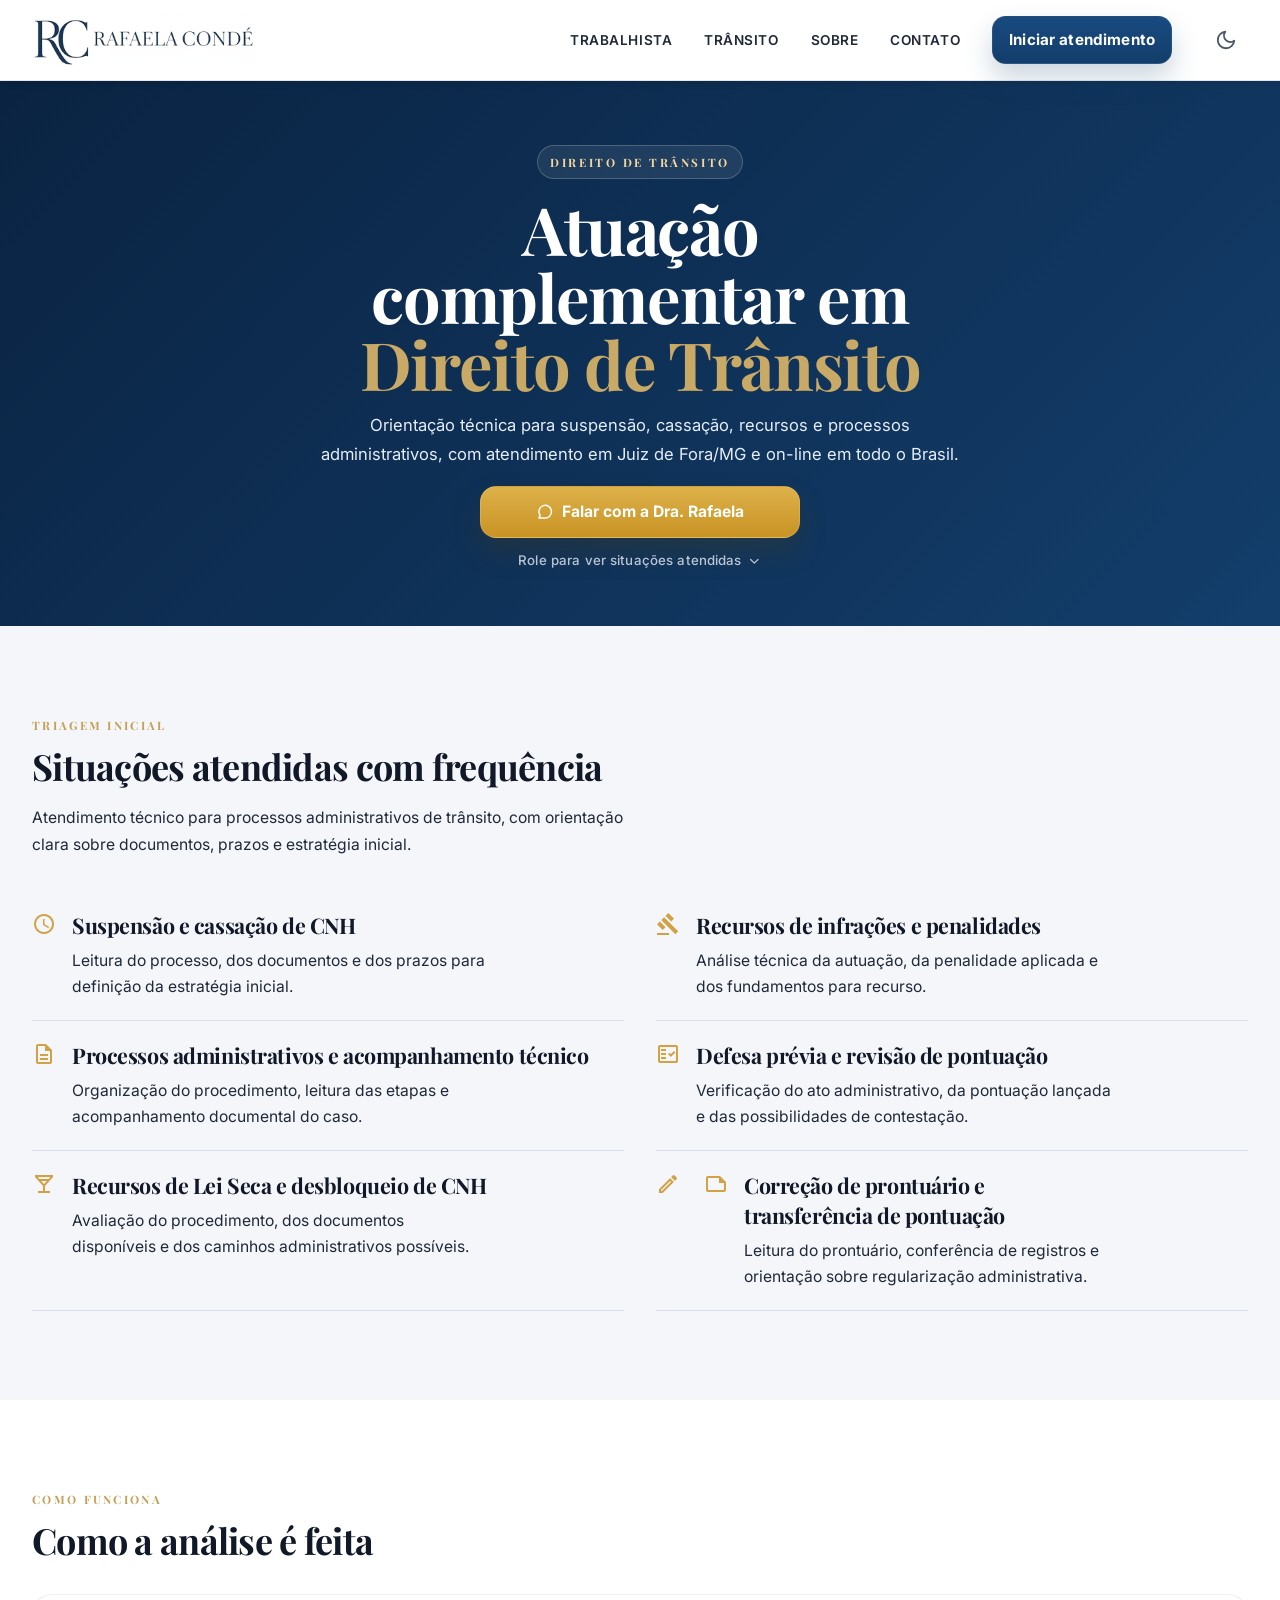
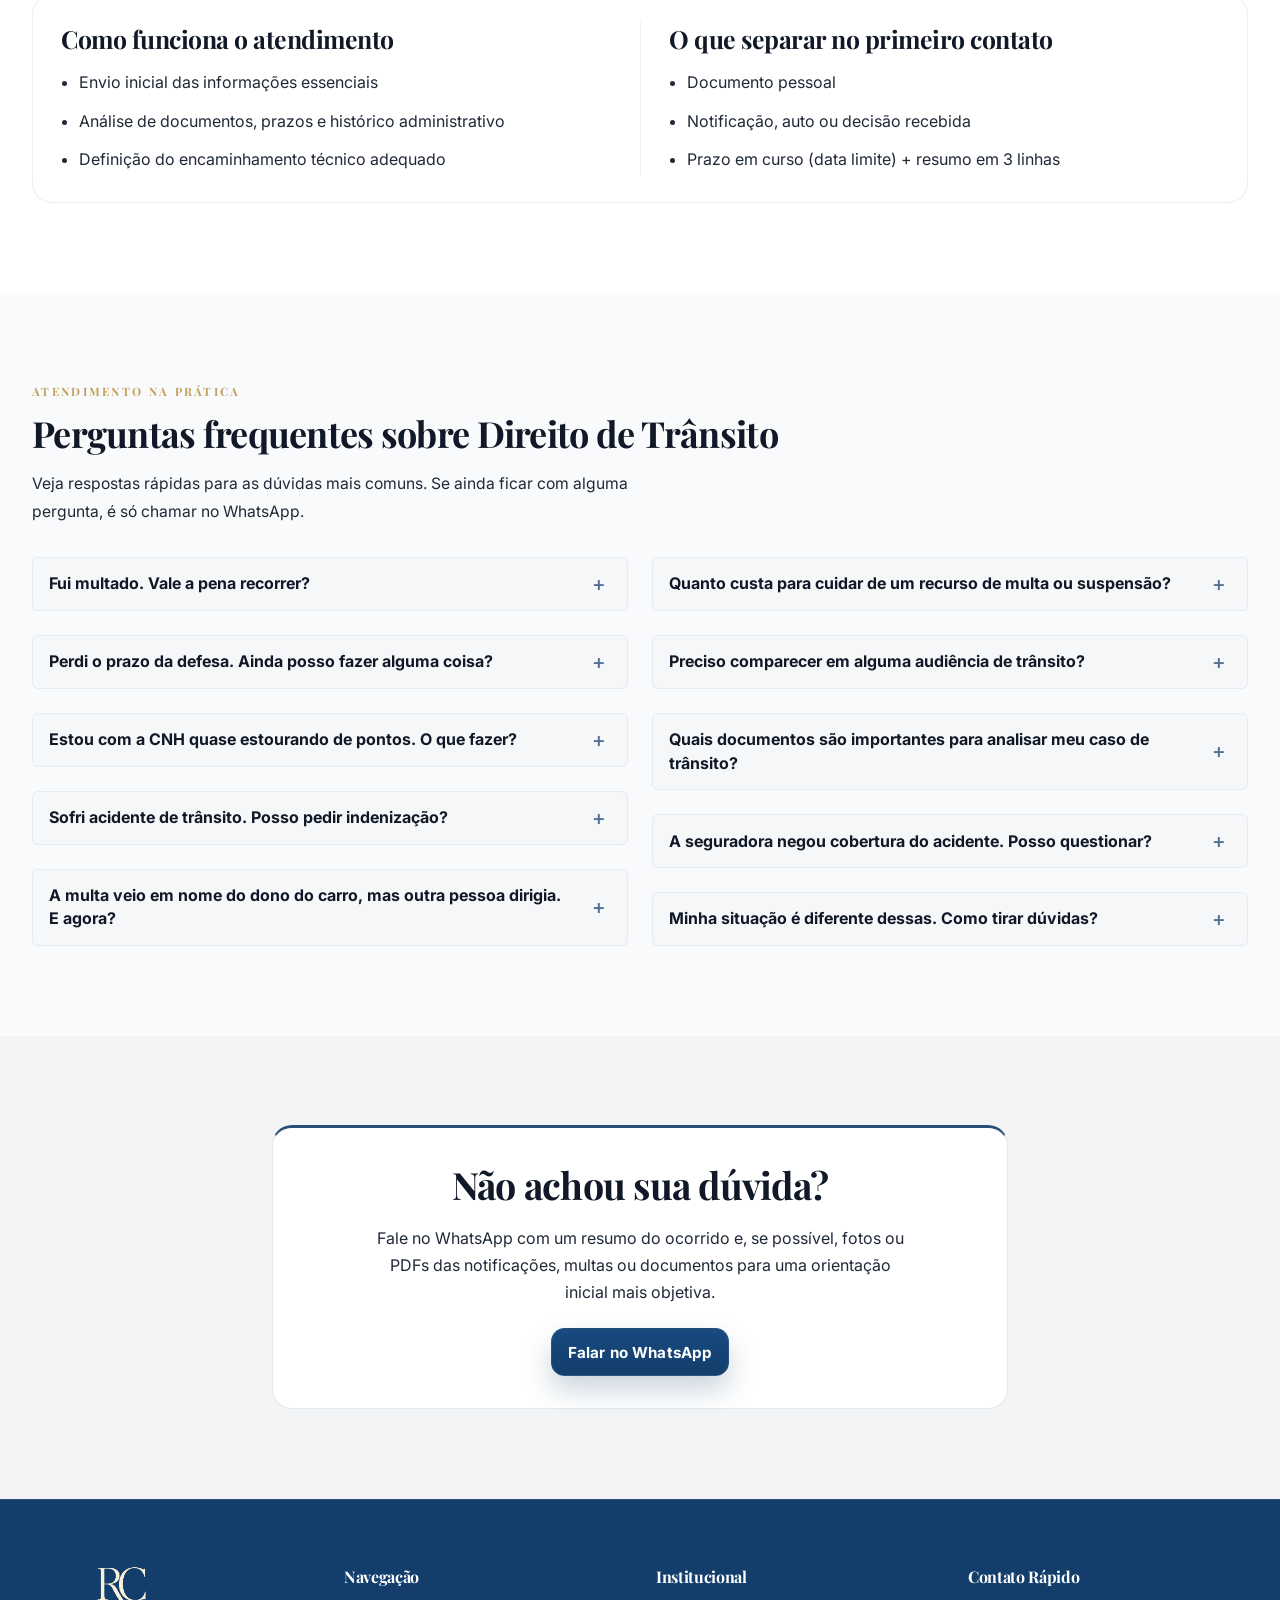
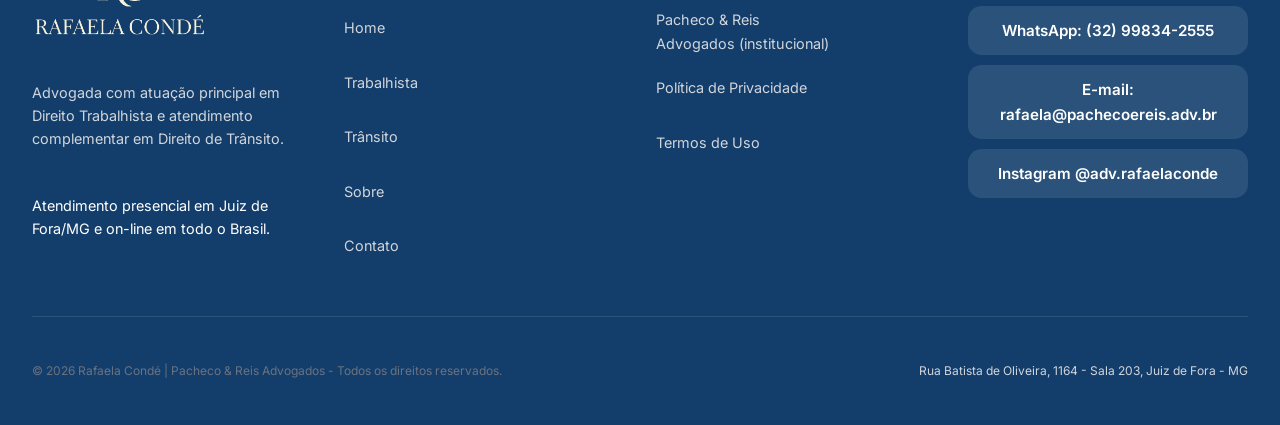
==== commit c153d978: "fix: padronizar cartão do Instagram com ícone no rodapé (direito-de-transito/index.html)" ====
--- a/direito-de-transito/index.html
+++ b/direito-de-transito/index.html
@@ -38,7 +38,7 @@
       type="font/ttf"
       crossorigin
     />
-    <link href="../assets/css/styles.css?v=20260422-1" rel="stylesheet" />
+    <link href="../assets/css/styles.css?v=20261021-1" rel="stylesheet" />
     <script>
       (() => {
         const GA_ID = "G-N1Q726MW35";
@@ -684,12 +684,24 @@
               E-mail: rafaela@pachecoereis.adv.br
             </a>
             <a
-              class="footer-link"
+              class="footer-cta footer-cta-social"
               href="https://www.instagram.com/adv.rafaelaconde/"
               aria-label="Instagram profissional da Dra. Rafaela Condé, @adv.rafaelaconde"
               rel="noopener noreferrer"
               target="_blank"
-            >Instagram: @adv.rafaelaconde</a>
+            >
+              <span class="footer-cta-icon-wrap" aria-hidden="true">
+                <svg class="footer-cta-icon" viewBox="0 0 24 24" fill="none" stroke="currentColor" stroke-width="1.8" stroke-linecap="round" stroke-linejoin="round">
+                  <rect x="2.5" y="2.5" width="19" height="19" rx="5.5" />
+                  <circle cx="12" cy="12" r="4.1" />
+                  <circle cx="17.5" cy="6.5" r="1" fill="currentColor" stroke="none" />
+                </svg>
+              </span>
+              <span class="footer-cta-copy">
+                <span class="footer-cta-label">Instagram</span>
+                <span class="footer-cta-meta">@adv.rafaelaconde</span>
+              </span>
+            </a>
           </div>
         </div>
         <div class="footer-bottom">
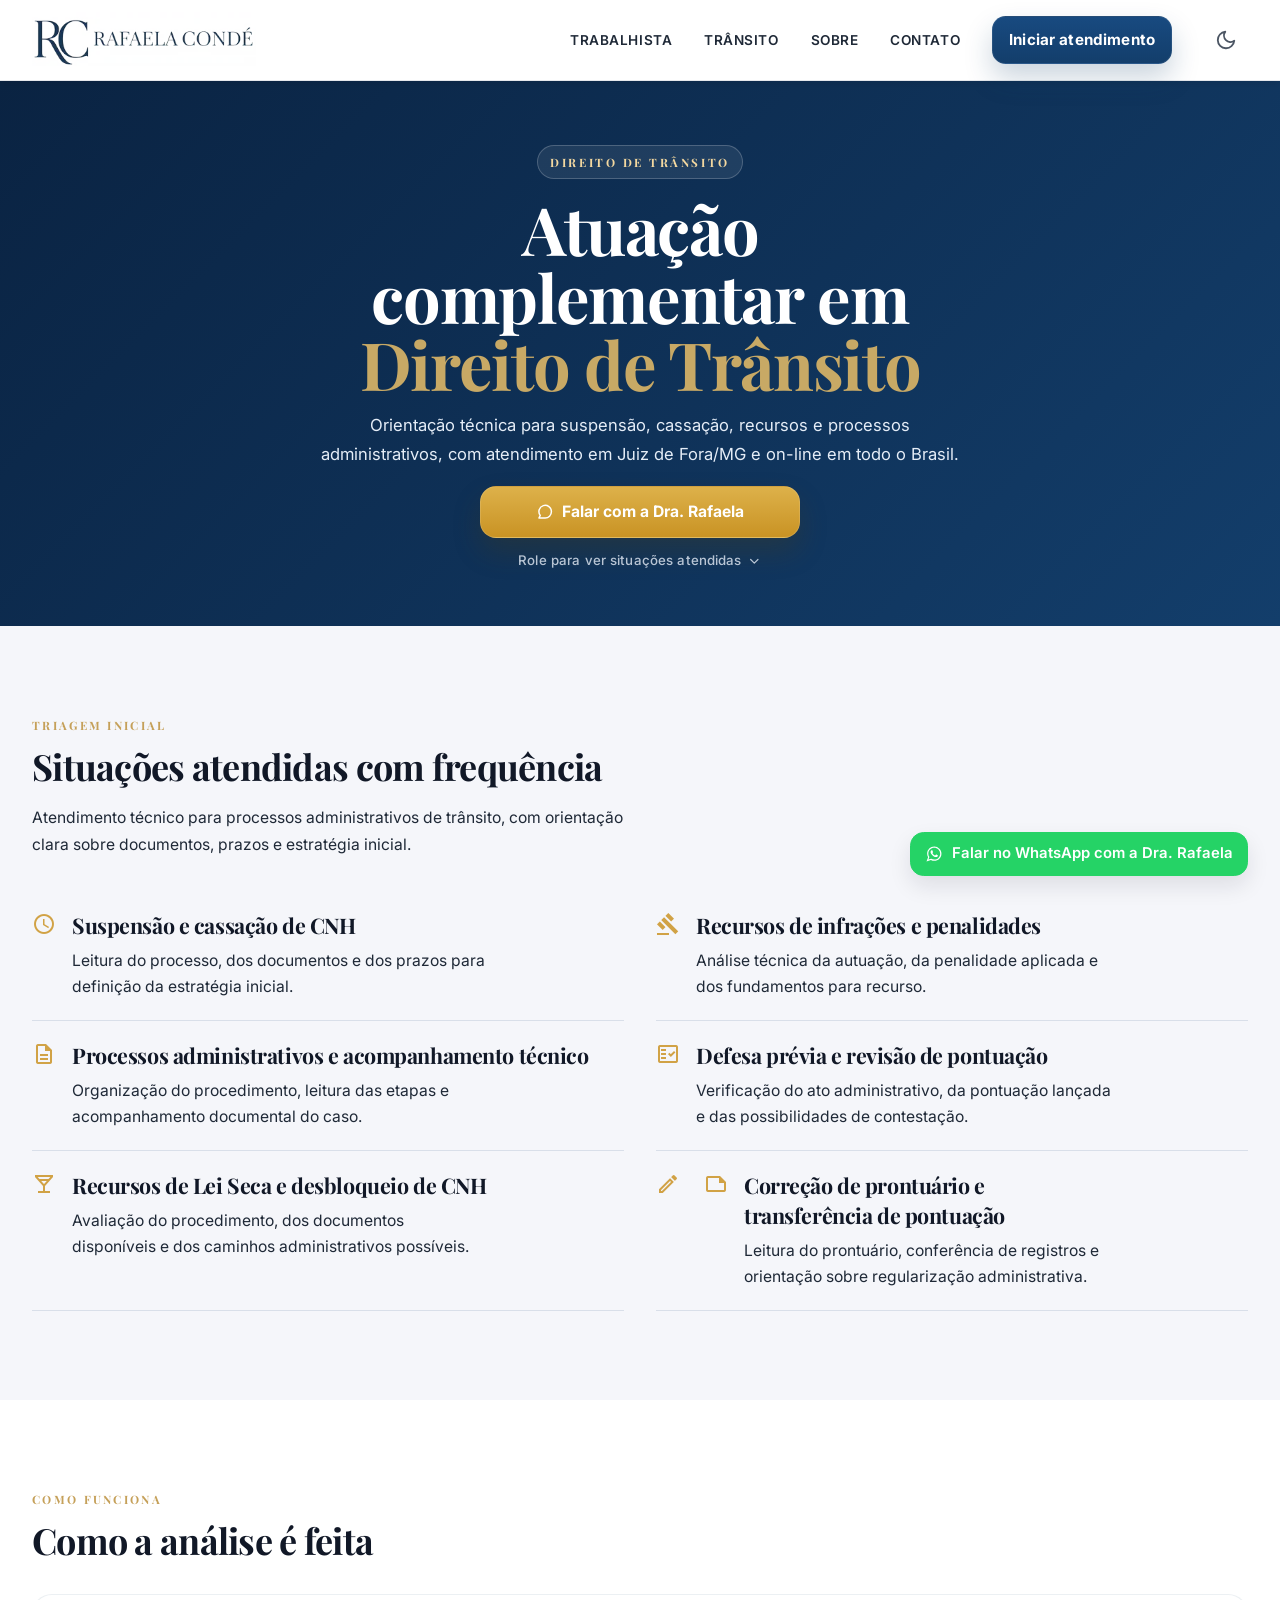
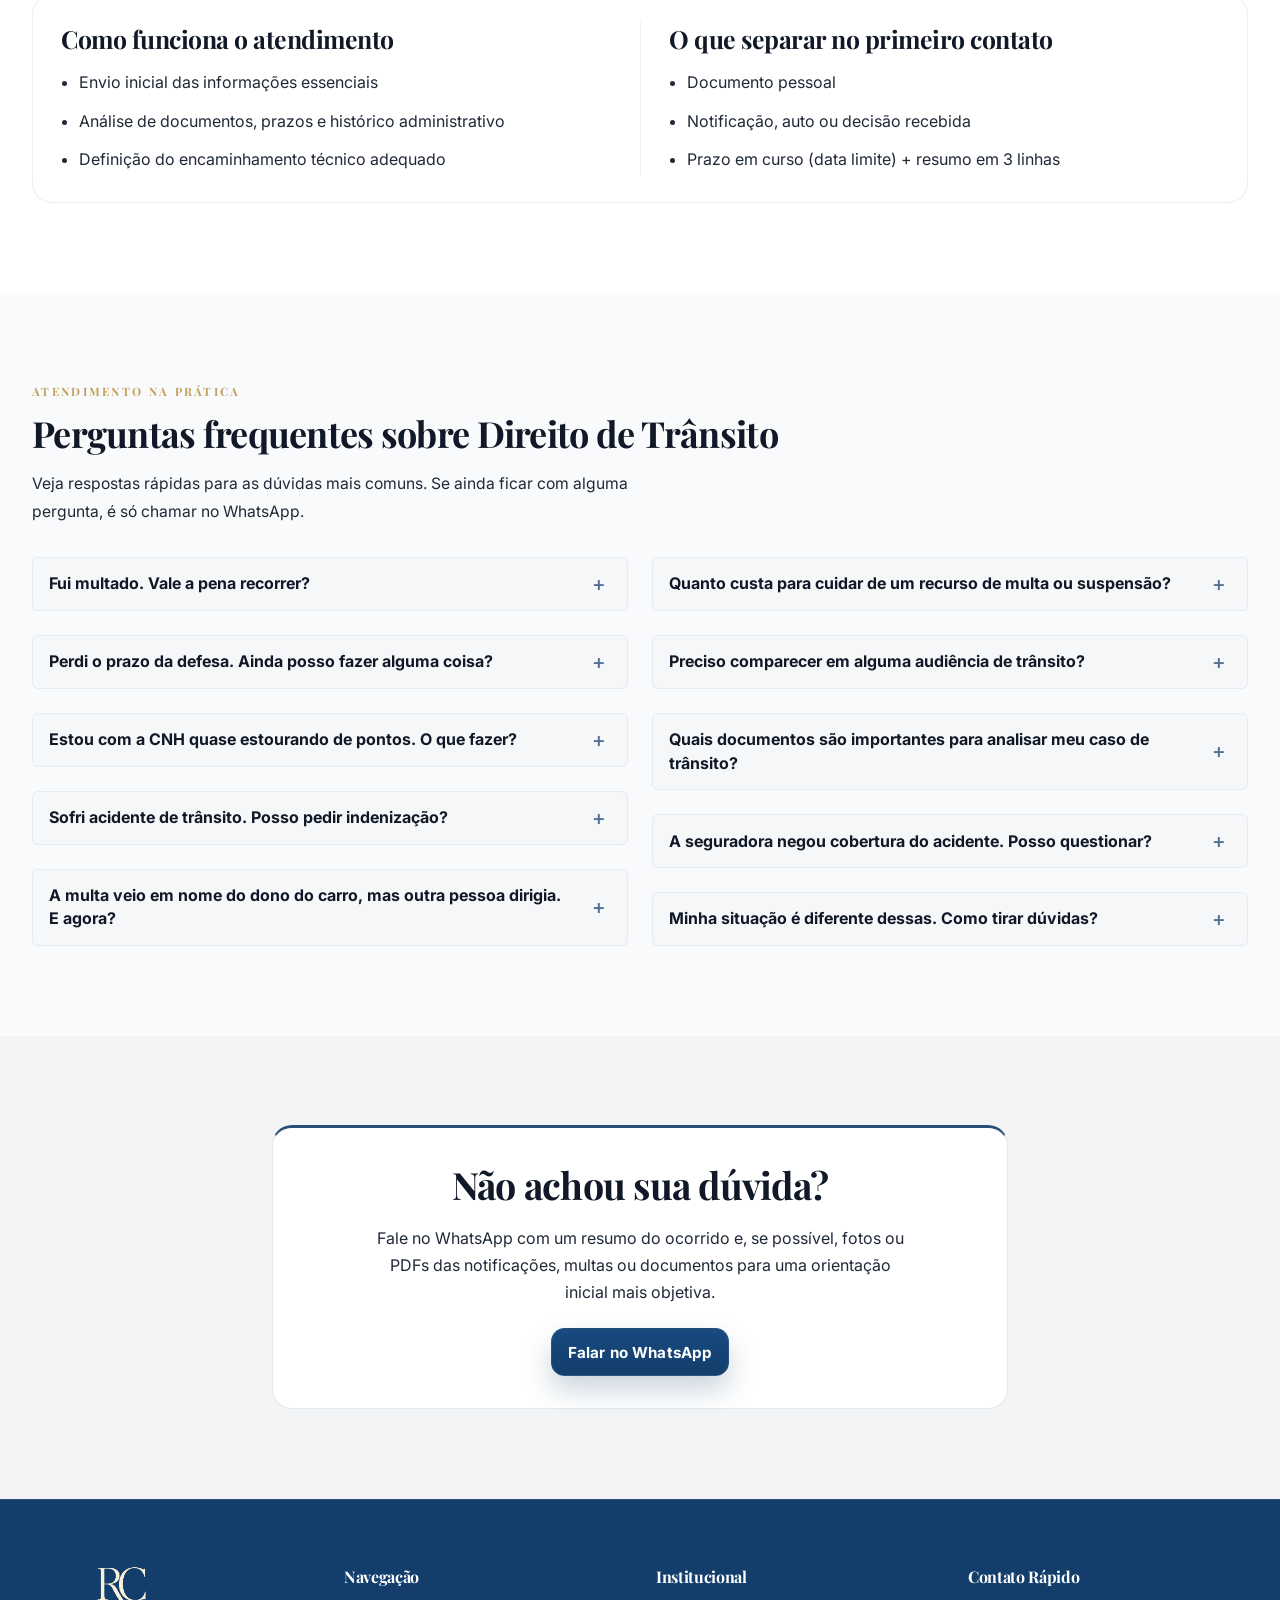
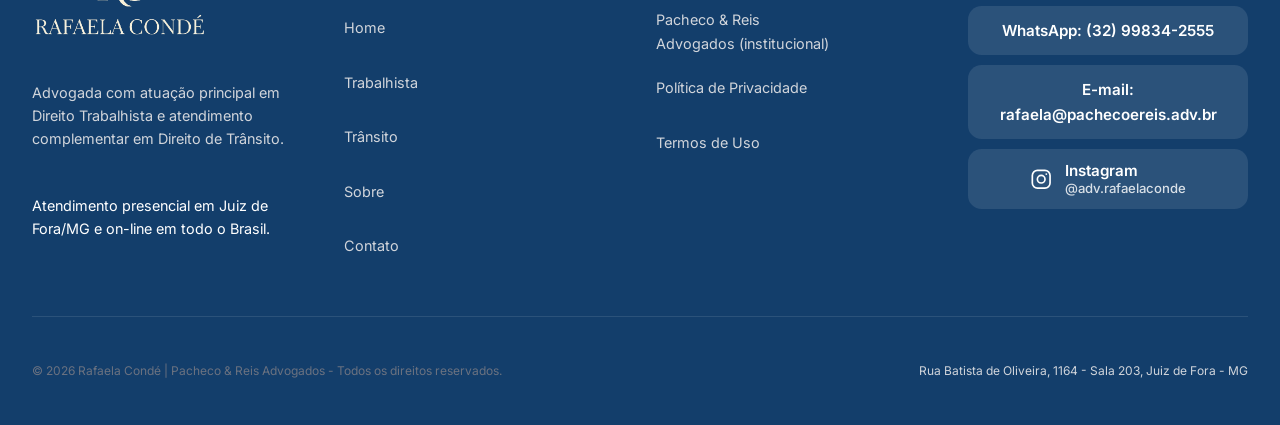
==== commit 7a653f17: "feat(analytics): instrument contact CTAs on traffic_law" ====
--- a/direito-de-transito/index.html
+++ b/direito-de-transito/index.html
@@ -43,10 +43,13 @@
       (() => {
         const GA_ID = "G-N1Q726MW35";
         const ICONS_HREF = "https://fonts.googleapis.com/icon?family=Material+Icons+Outlined";
+        const analyticsEnabled = ["rafaelaconde.adv.br", "www.rafaelaconde.adv.br"].includes(window.location.hostname);
+        const contactPage = "traffic_law";
+        const directPositions = new Set(["header_desktop","header_mobile","hero","section_cta","footer","mobile_fixed"]);
         let didLoad = false;
         window.dataLayer = window.dataLayer || [];
         window.gtag = window.gtag || function gtag() { window.dataLayer.push(arguments); };
-        window.gtag("js", new Date());
+        if (analyticsEnabled) window.gtag("js", new Date());
 
         const loadDeferredThirdParties = () => {
           if (didLoad) {
@@ -59,12 +62,12 @@
           iconsLink.href = ICONS_HREF;
           document.head.appendChild(iconsLink);
 
+          if (!analyticsEnabled || window["ga-disable-" + GA_ID] === true) return;
+          // Queue configuration before any custom event, even before gtag.js loads.
+          window.gtag("config", GA_ID, { transport_type: "beacon" });
           const gaScript = document.createElement("script");
           gaScript.async = true;
           gaScript.src = `https://www.googletagmanager.com/gtag/js?id=${GA_ID}`;
-          gaScript.onload = () => {
-            window.gtag("config", GA_ID, { transport_type: "beacon" });
-          };
           document.head.appendChild(gaScript);
         };
 
@@ -74,6 +77,28 @@
             window.removeEventListener(eventName, triggerLoad, interactionOptions);
           });
         };
+
+        // Only fixed, allowlisted metadata; never read form values or the link URL.
+        window.trackContactIntent = (position, route) => {
+          if (!analyticsEnabled || window["ga-disable-" + GA_ID] === true) return;
+          if (!((route === "direct" && directPositions.has(position)) ||
+                (route === "form" && position === "contact_form" && contactPage === "home"))) return;
+          try {
+            triggerLoad();
+            window.gtag("event", "contact_intent", {
+              send_to: GA_ID,
+              contact_page: contactPage,
+              cta_position: position,
+              contact_route: route
+            });
+          } catch (_) {
+            // Analytics must not interrupt contact navigation.
+          }
+        };
+        document.addEventListener("click", (event) => {
+          const link = event.target instanceof Element ? event.target.closest("a[data-analytics-cta]") : null;
+          if (link) window.trackContactIntent(link.dataset.analyticsCta, "direct");
+        }, true);
 
         const interactionEvents = ["pointerdown", "keydown", "touchstart", "scroll"];
         const interactionOptions = { passive: true, once: true };
@@ -239,6 +264,7 @@
           <a class="nav-link" href="../#contato">Contato</a>
           <a
             class="btn btn-primary btn-sm"
+            data-analytics-cta="header_desktop"
             href="https://wa.me/5532998342555?text=Ol%C3%A1.%20Vi%20a%20p%C3%A1gina%20de%20Direito%20de%20Tr%C3%A2nsito%20e%20gostaria%20de%20orienta%C3%A7%C3%A3o%20inicial.%20Documento%20principal%3A%20%5Bnotifica%C3%A7%C3%A3o%2Fauto%2Fdecis%C3%A3o%5D.%20Data%20limite%3A%20%5Bdd%2Fmm%2Faaaa%2C%20se%20houver%5D.%20Resumo%3A%20%5B3%20linhas%5D."
             rel="noopener noreferrer"
             target="_blank"
@@ -265,6 +291,7 @@
         <a class="mobile-nav-link" href="../#contato">Contato</a>
         <a
           class="btn btn-primary btn-sm mobile-nav-cta"
+          data-analytics-cta="header_mobile"
           href="https://wa.me/5532998342555?text=Ol%C3%A1.%20Vi%20a%20p%C3%A1gina%20de%20Direito%20de%20Tr%C3%A2nsito%20e%20gostaria%20de%20orienta%C3%A7%C3%A3o%20inicial.%20Documento%20principal%3A%20%5Bnotifica%C3%A7%C3%A3o%2Fauto%2Fdecis%C3%A3o%5D.%20Data%20limite%3A%20%5Bdd%2Fmm%2Faaaa%2C%20se%20houver%5D.%20Resumo%3A%20%5B3%20linhas%5D."
           rel="noopener noreferrer"
           target="_blank"
@@ -291,6 +318,7 @@
               <div class="hero-actions">
                 <a
                   class="btn btn-lg hero-primary-cta"
+                  data-analytics-cta="hero"
                   href="https://wa.me/5532998342555?text=Ol%C3%A1.%20Vi%20a%20p%C3%A1gina%20de%20Direito%20de%20Tr%C3%A2nsito%20e%20gostaria%20de%20orienta%C3%A7%C3%A3o%20inicial.%20Documento%20principal%3A%20%5Bnotifica%C3%A7%C3%A3o%2Fauto%2Fdecis%C3%A3o%5D.%20Data%20limite%3A%20%5Bdd%2Fmm%2Faaaa%2C%20se%20houver%5D.%20Resumo%3A%20%5B3%20linhas%5D."
                   rel="noopener noreferrer"
                   target="_blank"
@@ -615,6 +643,7 @@
             <div class="section-actions">
               <a
                 class="btn btn-primary btn-sm"
+                data-analytics-cta="section_cta"
                 href="https://wa.me/5532998342555?text=Ol%C3%A1.%20Vi%20a%20p%C3%A1gina%20de%20Direito%20de%20Tr%C3%A2nsito%20e%20gostaria%20de%20orienta%C3%A7%C3%A3o%20inicial.%20Documento%20principal%3A%20%5Bnotifica%C3%A7%C3%A3o%2Fauto%2Fdecis%C3%A3o%5D.%20Data%20limite%3A%20%5Bdd%2Fmm%2Faaaa%2C%20se%20houver%5D.%20Resumo%3A%20%5B3%20linhas%5D."
                 rel="noopener noreferrer"
                 target="_blank"
@@ -674,6 +703,7 @@
             <h3 class="footer-title">Contato Rápido</h3>
             <a
               class="footer-cta"
+              data-analytics-cta="footer"
               href="https://wa.me/5532998342555?text=Ol%C3%A1.%20Vi%20o%20site%20e%20gostaria%20de%20orienta%C3%A7%C3%A3o%20inicial%20sobre%20%5BTrabalhista%2FTr%C3%A2nsito%5D.%20Resumo%3A%20%5B3%20linhas%5D.%20Prazo%2Furg%C3%AAncia%3A%20%5Bse%20houver%5D."
               rel="noopener noreferrer"
               target="_blank"
@@ -716,6 +746,7 @@
     <a
       aria-label="Falar no WhatsApp com a Dra. Rafaela"
       class="mobile-whatsapp-cta"
+      data-analytics-cta="mobile_fixed"
       href="https://wa.me/5532998342555?text=Ol%C3%A1.%20Vi%20a%20p%C3%A1gina%20de%20Direito%20de%20Tr%C3%A2nsito%20e%20gostaria%20de%20orienta%C3%A7%C3%A3o%20inicial.%20Documento%20principal%3A%20%5Bnotifica%C3%A7%C3%A3o%2Fauto%2Fdecis%C3%A3o%5D.%20Data%20limite%3A%20%5Bdd%2Fmm%2Faaaa%2C%20se%20houver%5D.%20Resumo%3A%20%5B3%20linhas%5D."
       rel="noopener noreferrer"
       target="_blank"
@@ -734,6 +765,6 @@
       <span class="mobile-whatsapp-cta-label">Falar no WhatsApp com a Dra. Rafaela</span>
     </a>
 
-    <script defer src="../assets/js/main.js?v=20260422-1"></script>
+    <script defer src="../assets/js/main.js?v=20261124-1"></script>
   </body>
 </html>
--- a/assets/css/styles.css
+++ b/assets/css/styles.css
@@ -2516,6 +2516,55 @@
   background: rgba(255, 255, 255, 0.2);
 }
 
+/* Instagram no rodapé: mesmo botão dos demais contatos, com ícone de marca. */
+.footer-cta-social {
+  gap: 0.75rem;
+}
+
+.footer-cta-social .footer-cta-icon-wrap {
+  display: inline-flex;
+  align-items: center;
+  justify-content: center;
+  flex: 0 0 1.4rem;
+  width: 1.4rem;
+  height: 1.4rem;
+}
+
+.footer-cta-social .footer-cta-icon {
+  display: block;
+  width: 1.4rem;
+  height: 1.4rem;
+}
+
+.footer-cta-social .footer-cta-copy {
+  display: flex;
+  min-width: 0;
+  flex-direction: column;
+  align-items: flex-start;
+  line-height: 1.3;
+  text-align: left;
+}
+
+.footer-cta-social .footer-cta-label {
+  font-size: 0.95rem;
+  font-weight: 600;
+}
+
+.footer-cta-social .footer-cta-meta {
+  color: rgba(255, 255, 255, 0.82);
+  font-size: 0.82rem;
+  font-weight: 500;
+  overflow-wrap: anywhere;
+}
+
+.page-about .footer-cta.footer-cta-social {
+  flex-direction: row;
+  align-items: center;
+  justify-content: flex-start;
+  gap: 0.75rem;
+}
+
+
 .footer-bottom {
   border-top: 1px solid rgba(255, 255, 255, 0.1);
   padding-top: 2rem;
